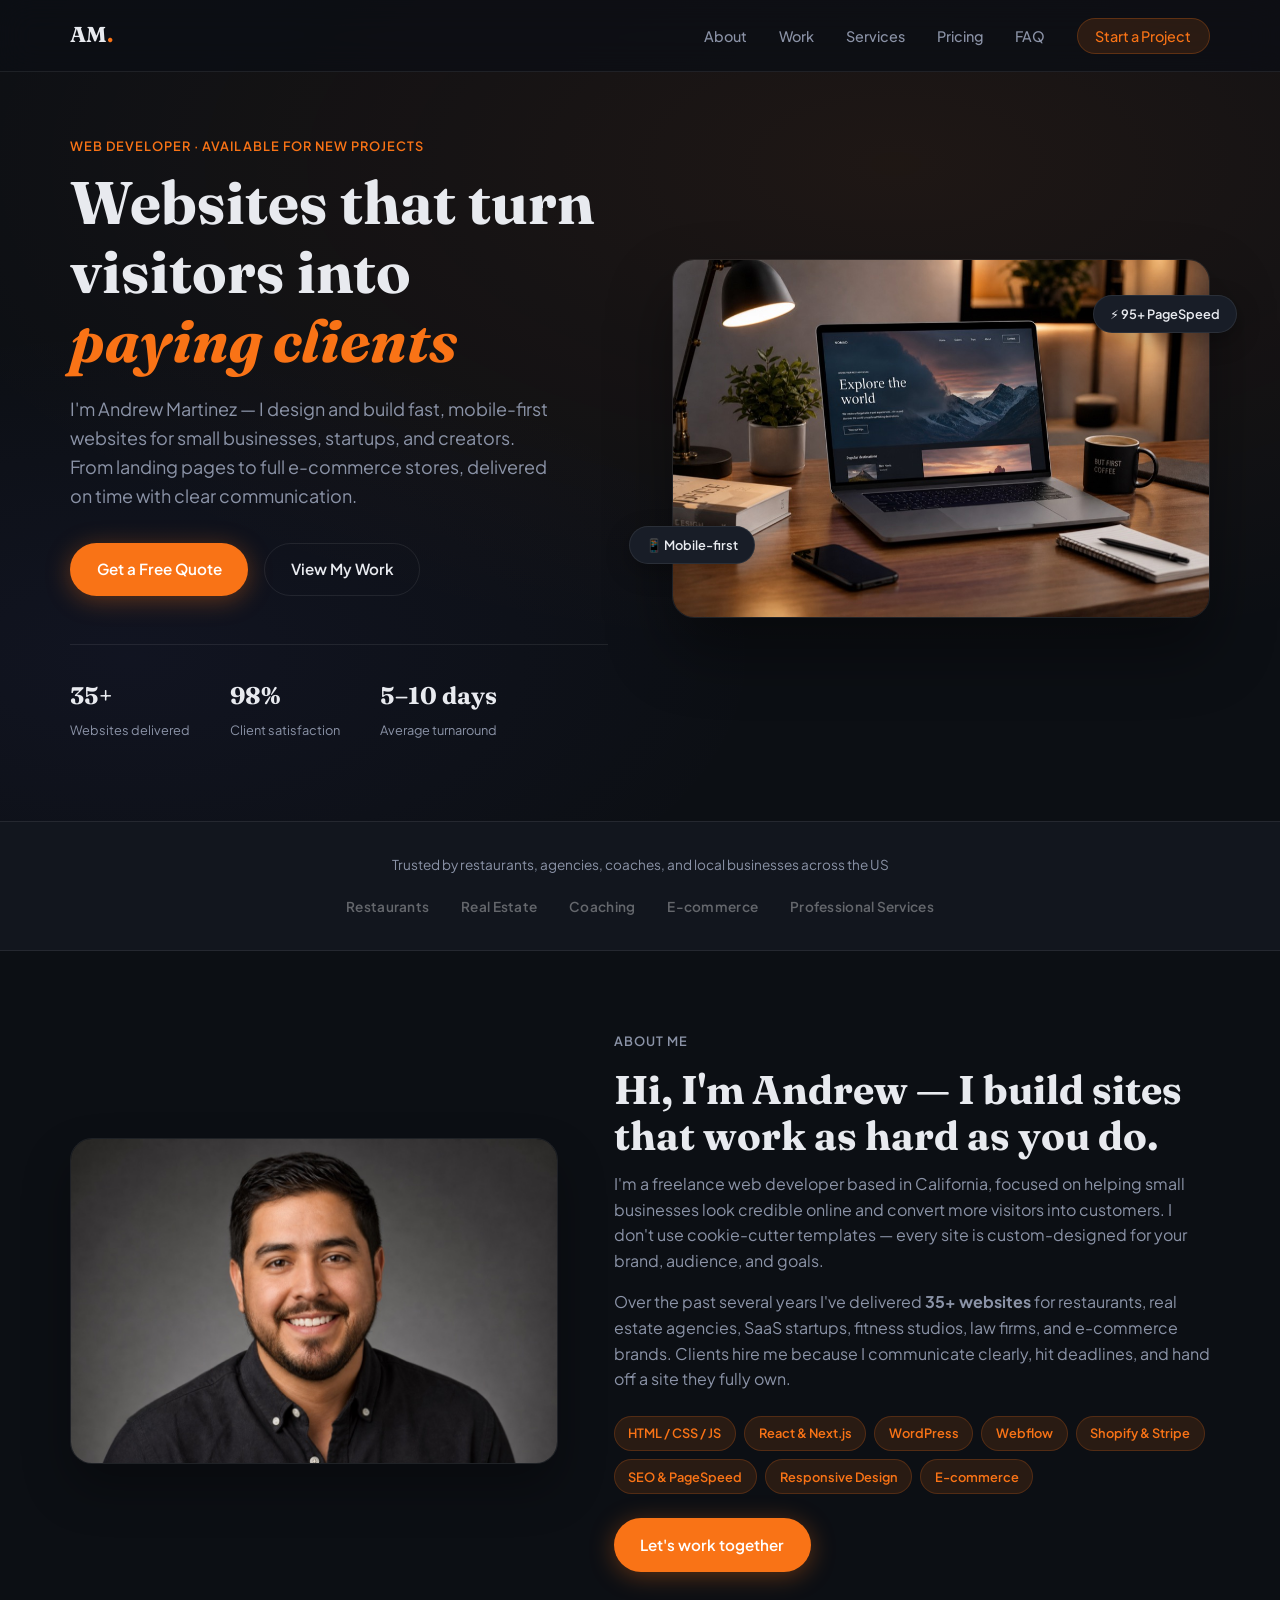
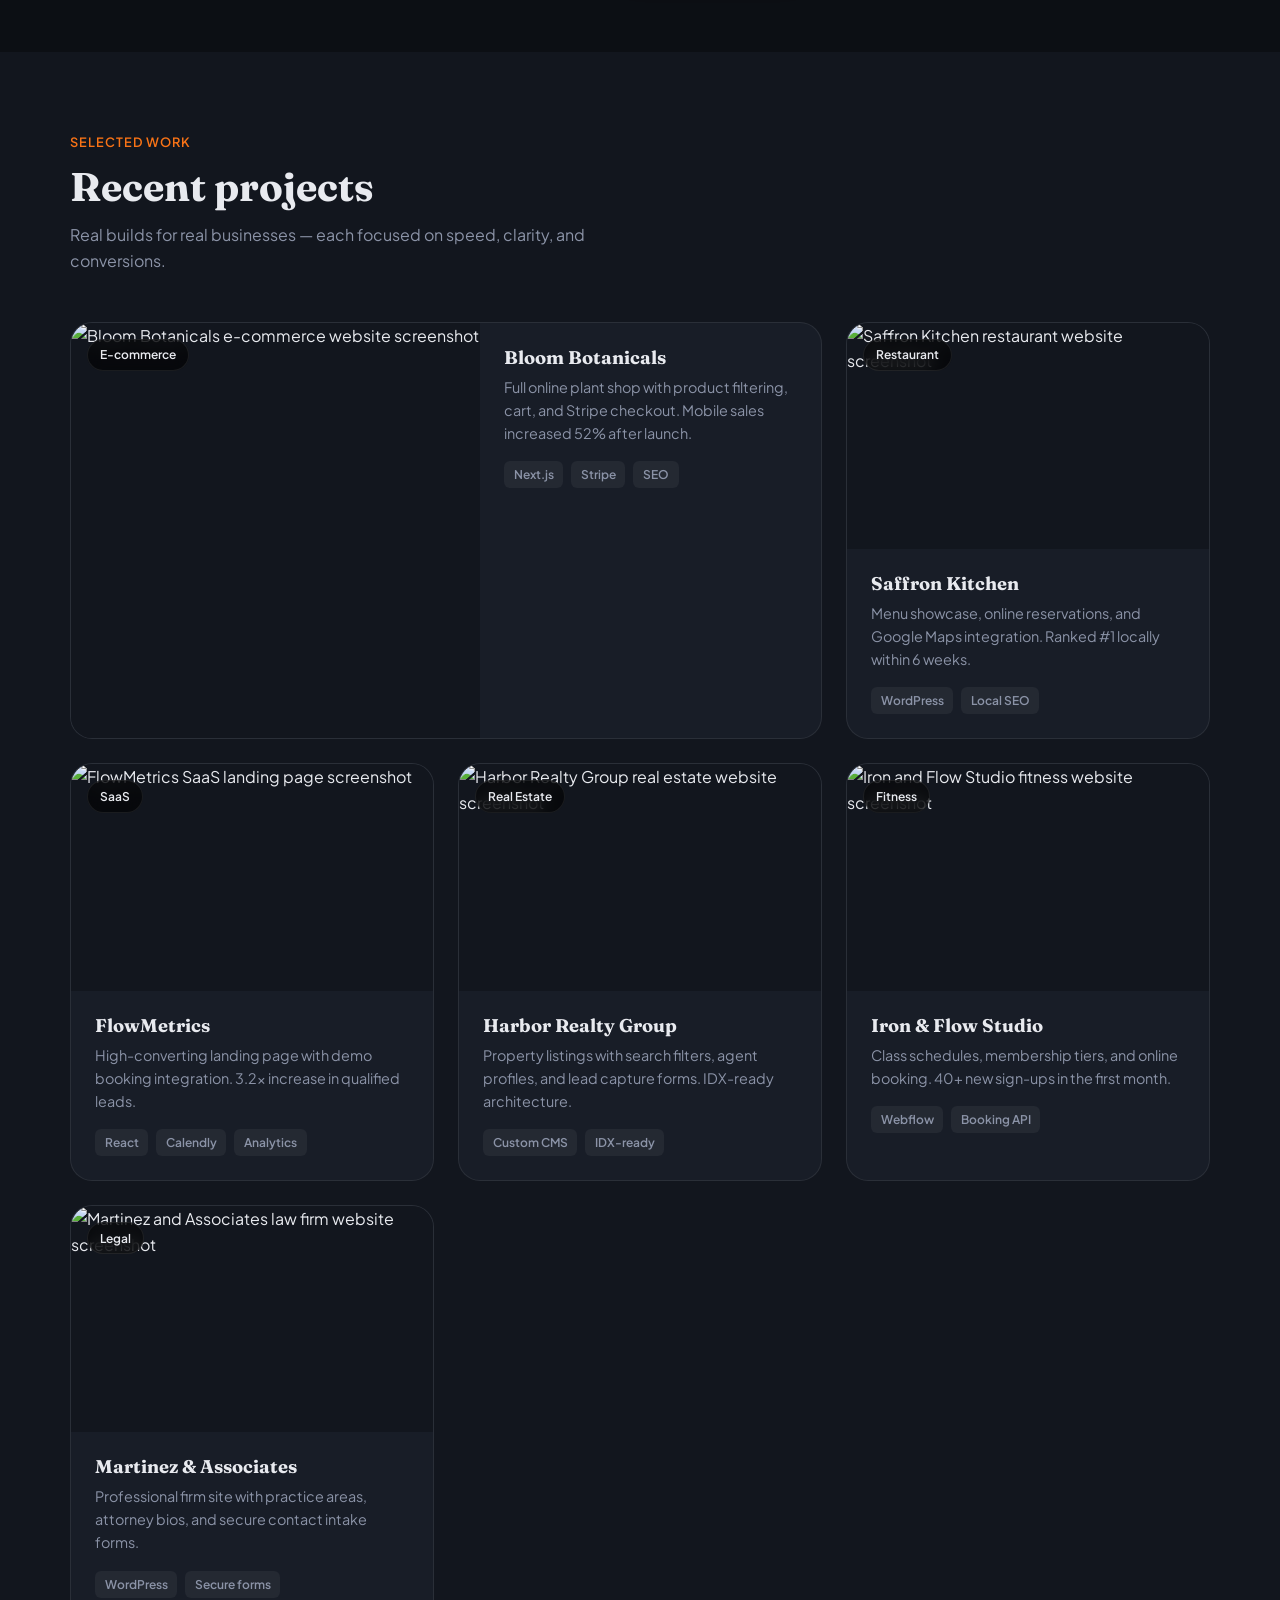
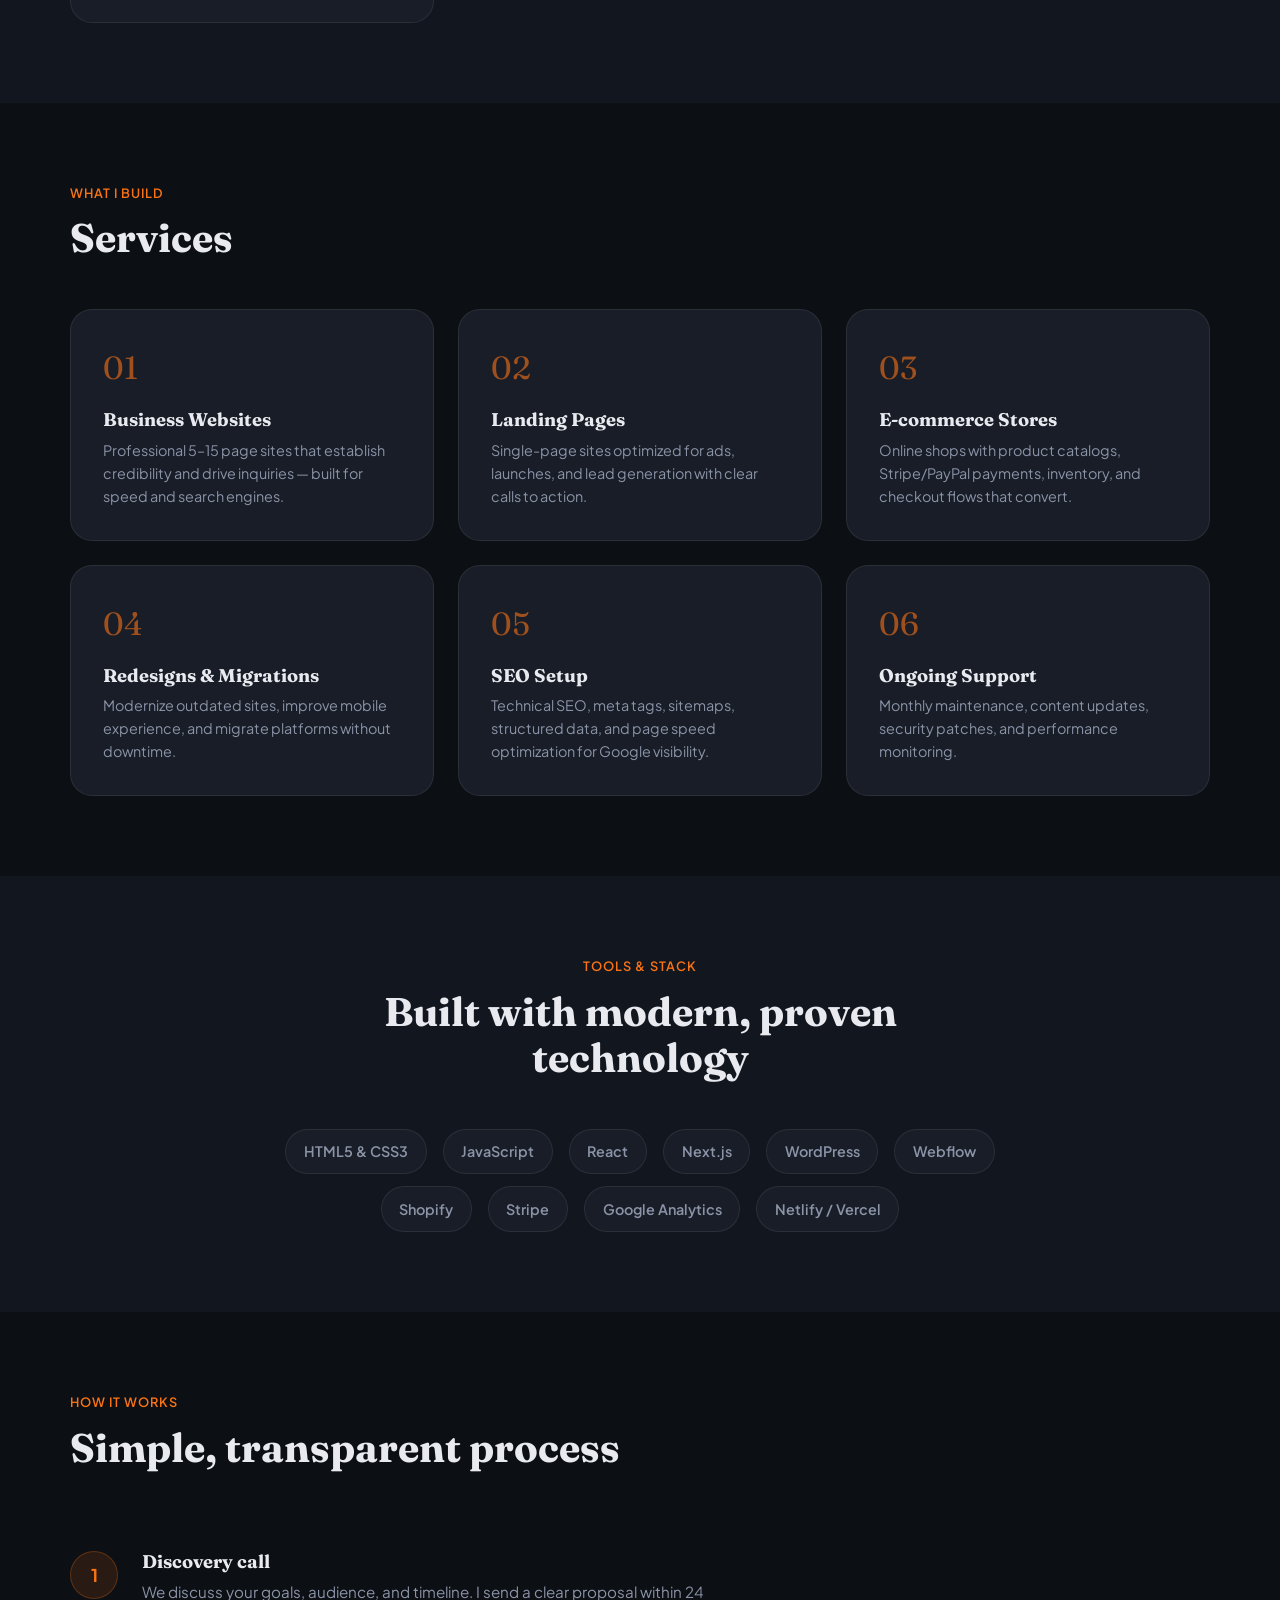
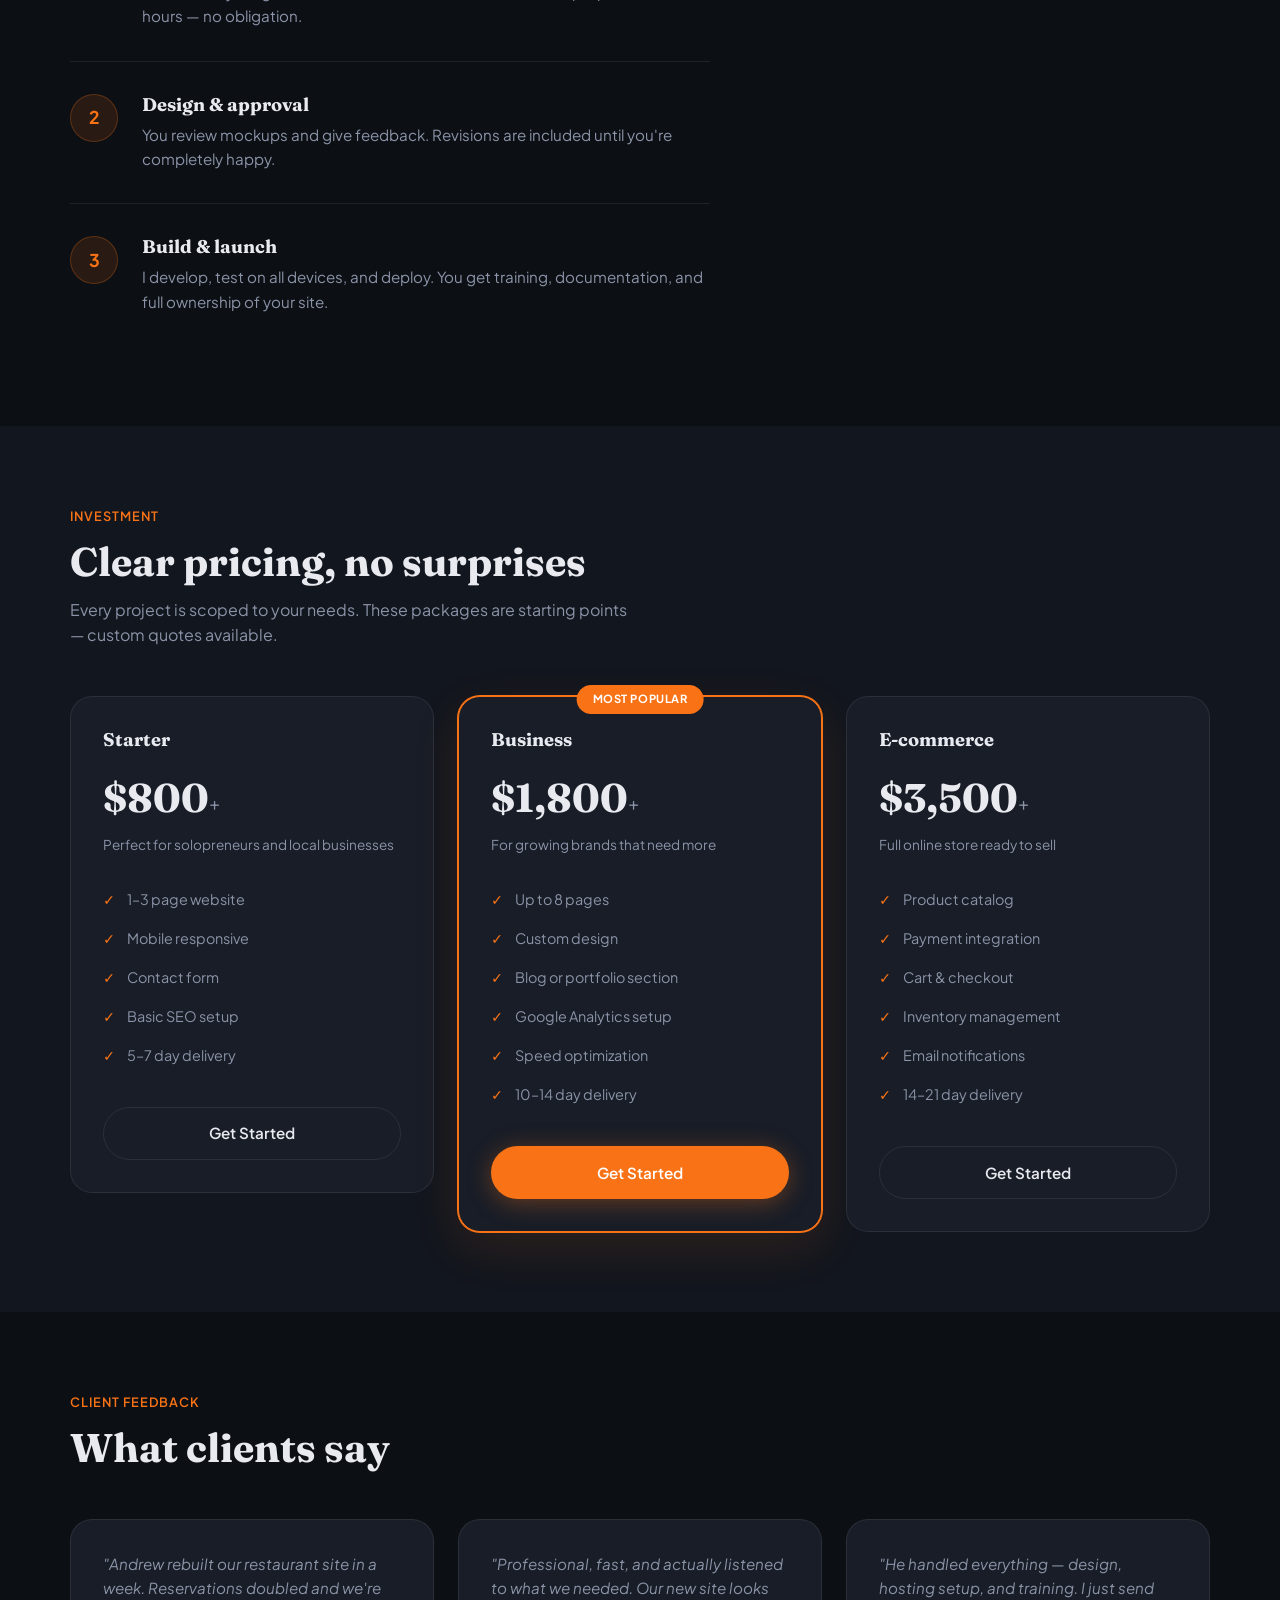
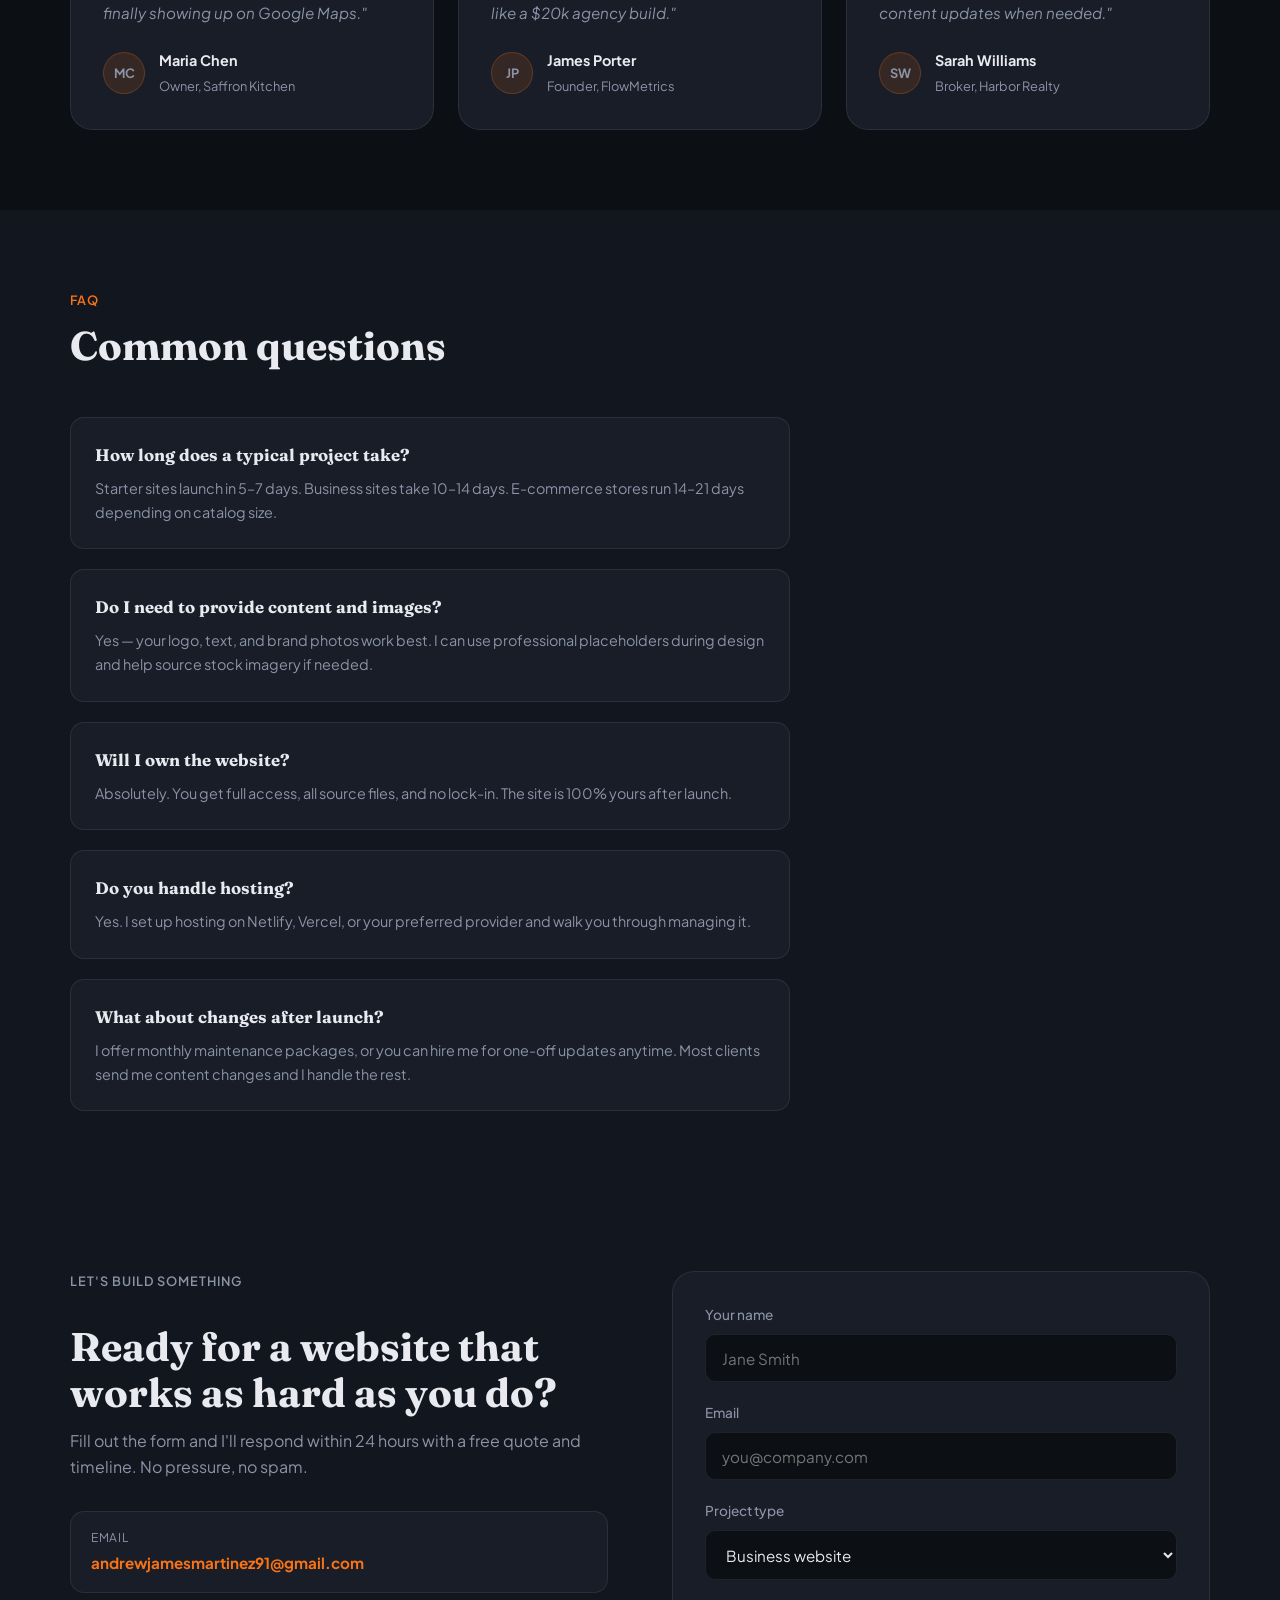
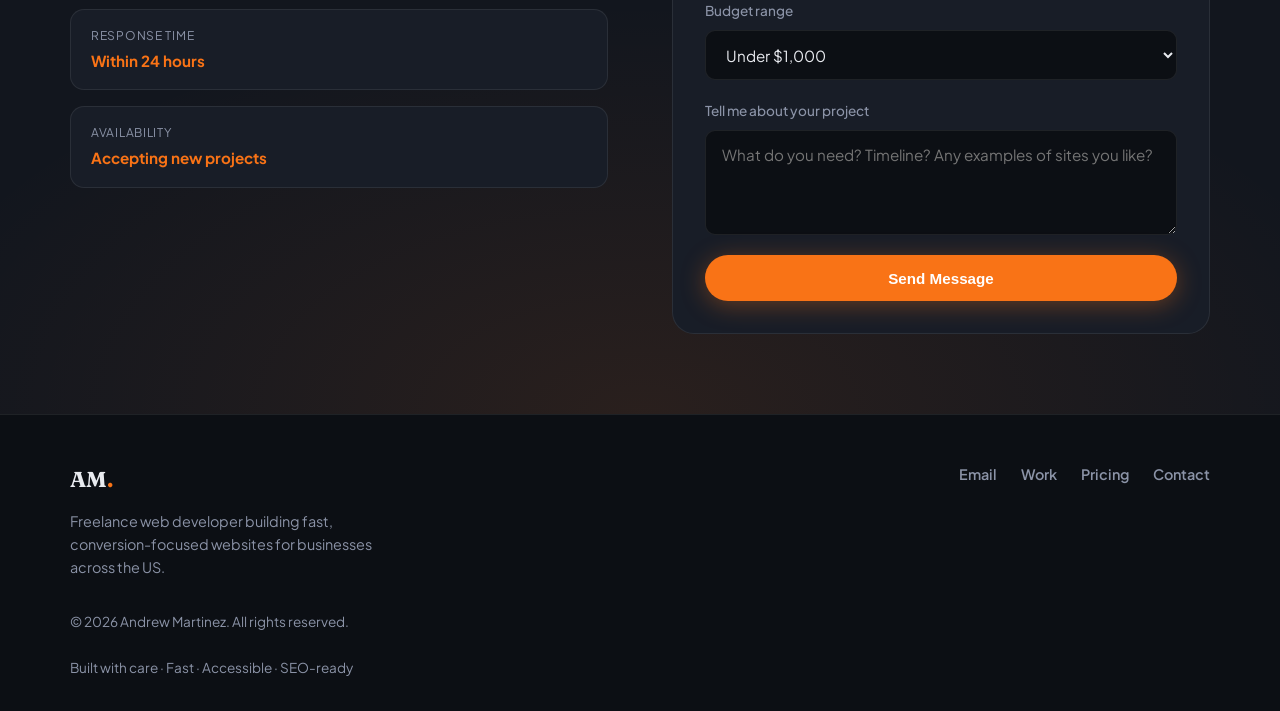
==== index.html @ dd1c95f3 "Complete portfolio with photos, about section, and working contact form. Adds project screenshots, h" ====
<!DOCTYPE html>
<html lang="en">
<head>
  <meta charset="UTF-8">
  <meta name="viewport" content="width=device-width, initial-scale=1.0">
  <meta name="description" content="Andrew Martinez — freelance web developer building fast, conversion-focused websites for small businesses, restaurants, real estate, and e-commerce. 35+ sites delivered. Free quotes within 24 hours.">
  <meta name="theme-color" content="#0c0f14">
  <meta name="author" content="Andrew Martinez">
  <link rel="icon" href="favicon.svg" type="image/svg+xml">
  <link rel="canonical" href="https://jimmythegod100.github.io/web-portfolio/">
  <meta property="og:type" content="website">
  <meta property="og:title" content="Andrew Martinez — Web Developer & Website Builder">
  <meta property="og:description" content="Fast, mobile-first websites that turn visitors into paying clients. Business sites, landing pages, and e-commerce — delivered in 5–14 days.">
  <meta property="og:url" content="https://jimmythegod100.github.io/web-portfolio/">
  <meta property="og:image" content="https://jimmythegod100.github.io/web-portfolio/images/og-image.png">
  <meta property="og:image:width" content="1200">
  <meta property="og:image:height" content="630">
  <meta property="og:locale" content="en_US">
  <meta name="twitter:card" content="summary_large_image">
  <meta name="twitter:title" content="Andrew Martinez — Web Developer">
  <meta name="twitter:description" content="Fast, conversion-focused websites for small businesses. Free quote within 24 hours.">
  <meta name="twitter:image" content="https://jimmythegod100.github.io/web-portfolio/images/og-image.png">
  <title>Andrew Martinez — Web Developer & Website Builder</title>
  <link rel="preconnect" href="https://fonts.googleapis.com">
  <link rel="preconnect" href="https://fonts.gstatic.com" crossorigin>
  <link href="https://fonts.googleapis.com/css2?family=Fraunces:opsz,wght@9..144,500;9..144,700&family=Plus+Jakarta+Sans:wght@400;500;600;700&display=swap" rel="stylesheet">
  <link rel="stylesheet" href="css/style.css">
  <script type="application/ld+json">
  {
    "@context": "https://schema.org",
    "@type": "ProfessionalService",
    "name": "Andrew Martinez Web Development",
    "url": "https://jimmythegod100.github.io/web-portfolio/",
    "image": "https://jimmythegod100.github.io/web-portfolio/images/og-image.png",
    "description": "Freelance web developer building fast, mobile-first business websites, landing pages, and e-commerce stores.",
    "email": "andrewjamesmartinez91@gmail.com",
    "areaServed": "US",
    "priceRange": "$800–$3500+",
    "founder": {
      "@type": "Person",
      "name": "Andrew Martinez",
      "jobTitle": "Web Developer",
      "email": "andrewjamesmartinez91@gmail.com"
    }
  }
  </script>
</head>
<body>
  <a class="skip-link" href="#main">Skip to content</a>

  <header class="site-header" id="top">
    <nav class="nav container" aria-label="Primary">
      <a href="#top" class="logo">AM<span class="logo-dot">.</span></a>
      <button class="nav-toggle" aria-label="Open menu" aria-expanded="false">
        <span></span><span></span>
      </button>
      <ul class="nav-links">
        <li><a href="#about">About</a></li>
        <li><a href="#work">Work</a></li>
        <li><a href="#services">Services</a></li>
        <li><a href="#pricing">Pricing</a></li>
        <li><a href="#faq">FAQ</a></li>
        <li><a href="#contact" class="nav-cta">Start a Project</a></li>
      </ul>
    </nav>
  </header>

  <main id="main">
    <section class="hero">
      <div class="container hero-grid">
        <div class="hero-content">
          <p class="eyebrow">Web Developer · Available for New Projects</p>
          <h1>Websites that turn visitors into <em>paying clients</em></h1>
          <p class="hero-lead">I'm Andrew Martinez — I design and build fast, mobile-first websites for small businesses, startups, and creators. From landing pages to full e-commerce stores, delivered on time with clear communication.</p>
          <div class="hero-actions">
            <a href="#contact" class="btn btn-primary">Get a Free Quote</a>
            <a href="#work" class="btn btn-ghost">View My Work</a>
          </div>
          <div class="hero-stats">
            <div class="stat">
              <strong>35+</strong>
              <span>Websites delivered</span>
            </div>
            <div class="stat">
              <strong>98%</strong>
              <span>Client satisfaction</span>
            </div>
            <div class="stat">
              <strong>5–10 days</strong>
              <span>Average turnaround</span>
            </div>
          </div>
        </div>
        <div class="hero-visual">
          <figure class="hero-photo">
            <img src="images/hero/workspace.jpg" alt="Andrew Martinez's web development workspace with laptop showing a website design" width="600" height="400" loading="eager">
          </figure>
          <div class="floating-badge badge-1">⚡ 95+ PageSpeed</div>
          <div class="floating-badge badge-2">📱 Mobile-first</div>
        </div>
      </div>
    </section>

    <section class="trust-bar">
      <div class="container">
        <p>Trusted by restaurants, agencies, coaches, and local businesses across the US</p>
        <div class="trust-logos">
          <span>Restaurants</span>
          <span>Real Estate</span>
          <span>Coaching</span>
          <span>E-commerce</span>
          <span>Professional Services</span>
        </div>
      </div>
    </section>

    <section class="section" id="about">
      <div class="container about-grid">
        <figure class="about-photo">
          <img src="images/about/andrew-martinez.jpg" alt="Andrew Martinez, freelance web developer" width="400" height="500" loading="lazy">
        </figure>
        <div class="about-content">
          <p class="eyebrow">About Me</p>
          <h2>Hi, I'm Andrew — I build sites that work as hard as you do.</h2>
          <p>I'm a freelance web developer based in California, focused on helping small businesses look credible online and convert more visitors into customers. I don't use cookie-cutter templates — every site is custom-designed for your brand, audience, and goals.</p>
          <p>Over the past several years I've delivered <strong>35+ websites</strong> for restaurants, real estate agencies, SaaS startups, fitness studios, law firms, and e-commerce brands. Clients hire me because I communicate clearly, hit deadlines, and hand off a site they fully own.</p>
          <ul class="skill-tags" aria-label="Skills">
            <li>HTML / CSS / JS</li>
            <li>React & Next.js</li>
            <li>WordPress</li>
            <li>Webflow</li>
            <li>Shopify & Stripe</li>
            <li>SEO & PageSpeed</li>
            <li>Responsive Design</li>
            <li>E-commerce</li>
          </ul>
          <a href="#contact" class="btn btn-primary">Let's work together</a>
        </div>
      </div>
    </section>

    <section class="section section-alt" id="work">
      <div class="container">
        <div class="section-header">
          <p class="eyebrow">Selected Work</p>
          <h2>Recent projects</h2>
          <p>Real builds for real businesses — each focused on speed, clarity, and conversions.</p>
        </div>
        <div class="project-grid">
          <article class="project-card featured">
            <div class="project-thumb">
              <img src="images/projects/bloom-botanicals.jpg" alt="Bloom Botanicals e-commerce website screenshot" width="800" height="500" loading="lazy">
              <span class="project-tag">E-commerce</span>
            </div>
            <div class="project-body">
              <h3>Bloom Botanicals</h3>
              <p>Full online plant shop with product filtering, cart, and Stripe checkout. Mobile sales increased 52% after launch.</p>
              <ul class="project-meta">
                <li>Next.js</li>
                <li>Stripe</li>
                <li>SEO</li>
              </ul>
            </div>
          </article>

          <article class="project-card">
            <div class="project-thumb">
              <img src="images/projects/saffron-kitchen.jpg" alt="Saffron Kitchen restaurant website screenshot" width="800" height="500" loading="lazy">
              <span class="project-tag">Restaurant</span>
            </div>
            <div class="project-body">
              <h3>Saffron Kitchen</h3>
              <p>Menu showcase, online reservations, and Google Maps integration. Ranked #1 locally within 6 weeks.</p>
              <ul class="project-meta">
                <li>WordPress</li>
                <li>Local SEO</li>
              </ul>
            </div>
          </article>

          <article class="project-card">
            <div class="project-thumb">
              <img src="images/projects/flowmetrics.jpg" alt="FlowMetrics SaaS landing page screenshot" width="800" height="500" loading="lazy">
              <span class="project-tag">SaaS</span>
            </div>
            <div class="project-body">
              <h3>FlowMetrics</h3>
              <p>High-converting landing page with demo booking integration. 3.2× increase in qualified leads.</p>
              <ul class="project-meta">
                <li>React</li>
                <li>Calendly</li>
                <li>Analytics</li>
              </ul>
            </div>
          </article>

          <article class="project-card">
            <div class="project-thumb">
              <img src="images/projects/harbor-realty.jpg" alt="Harbor Realty Group real estate website screenshot" width="800" height="500" loading="lazy">
              <span class="project-tag">Real Estate</span>
            </div>
            <div class="project-body">
              <h3>Harbor Realty Group</h3>
              <p>Property listings with search filters, agent profiles, and lead capture forms. IDX-ready architecture.</p>
              <ul class="project-meta">
                <li>Custom CMS</li>
                <li>IDX-ready</li>
              </ul>
            </div>
          </article>

          <article class="project-card">
            <div class="project-thumb">
              <img src="images/projects/iron-flow.jpg" alt="Iron and Flow Studio fitness website screenshot" width="800" height="500" loading="lazy">
              <span class="project-tag">Fitness</span>
            </div>
            <div class="project-body">
              <h3>Iron & Flow Studio</h3>
              <p>Class schedules, membership tiers, and online booking. 40+ new sign-ups in the first month.</p>
              <ul class="project-meta">
                <li>Webflow</li>
                <li>Booking API</li>
              </ul>
            </div>
          </article>

          <article class="project-card">
            <div class="project-thumb">
              <img src="images/projects/martinez-law.jpg" alt="Martinez and Associates law firm website screenshot" width="800" height="500" loading="lazy">
              <span class="project-tag">Legal</span>
            </div>
            <div class="project-body">
              <h3>Martinez & Associates</h3>
              <p>Professional firm site with practice areas, attorney bios, and secure contact intake forms.</p>
              <ul class="project-meta">
                <li>WordPress</li>
                <li>Secure forms</li>
              </ul>
            </div>
          </article>
        </div>
      </div>
    </section>

    <section class="section" id="services">
      <div class="container">
        <div class="section-header">
          <p class="eyebrow">What I Build</p>
          <h2>Services</h2>
        </div>
        <div class="services-grid">
          <div class="service-card">
            <div class="service-icon">01</div>
            <h3>Business Websites</h3>
            <p>Professional 5–15 page sites that establish credibility and drive inquiries — built for speed and search engines.</p>
          </div>
          <div class="service-card">
            <div class="service-icon">02</div>
            <h3>Landing Pages</h3>
            <p>Single-page sites optimized for ads, launches, and lead generation with clear calls to action.</p>
          </div>
          <div class="service-card">
            <div class="service-icon">03</div>
            <h3>E-commerce Stores</h3>
            <p>Online shops with product catalogs, Stripe/PayPal payments, inventory, and checkout flows that convert.</p>
          </div>
          <div class="service-card">
            <div class="service-icon">04</div>
            <h3>Redesigns & Migrations</h3>
            <p>Modernize outdated sites, improve mobile experience, and migrate platforms without downtime.</p>
          </div>
          <div class="service-card">
            <div class="service-icon">05</div>
            <h3>SEO Setup</h3>
            <p>Technical SEO, meta tags, sitemaps, structured data, and page speed optimization for Google visibility.</p>
          </div>
          <div class="service-card">
            <div class="service-icon">06</div>
            <h3>Ongoing Support</h3>
            <p>Monthly maintenance, content updates, security patches, and performance monitoring.</p>
          </div>
        </div>
      </div>
    </section>

    <section class="section section-alt tech-section">
      <div class="container">
        <div class="section-header center">
          <p class="eyebrow">Tools & Stack</p>
          <h2>Built with modern, proven technology</h2>
        </div>
        <ul class="tech-stack">
          <li>HTML5 & CSS3</li>
          <li>JavaScript</li>
          <li>React</li>
          <li>Next.js</li>
          <li>WordPress</li>
          <li>Webflow</li>
          <li>Shopify</li>
          <li>Stripe</li>
          <li>Google Analytics</li>
          <li>Netlify / Vercel</li>
        </ul>
      </div>
    </section>

    <section class="section" id="process">
      <div class="container">
        <div class="section-header">
          <p class="eyebrow">How It Works</p>
          <h2>Simple, transparent process</h2>
        </div>
        <ol class="process-steps">
          <li>
            <span class="step-num">1</span>
            <div>
              <h3>Discovery call</h3>
              <p>We discuss your goals, audience, and timeline. I send a clear proposal within 24 hours — no obligation.</p>
            </div>
          </li>
          <li>
            <span class="step-num">2</span>
            <div>
              <h3>Design & approval</h3>
              <p>You review mockups and give feedback. Revisions are included until you're completely happy.</p>
            </div>
          </li>
          <li>
            <span class="step-num">3</span>
            <div>
              <h3>Build & launch</h3>
              <p>I develop, test on all devices, and deploy. You get training, documentation, and full ownership of your site.</p>
            </div>
          </li>
        </ol>
      </div>
    </section>

    <section class="section section-alt" id="pricing">
      <div class="container">
        <div class="section-header">
          <p class="eyebrow">Investment</p>
          <h2>Clear pricing, no surprises</h2>
          <p>Every project is scoped to your needs. These packages are starting points — custom quotes available.</p>
        </div>
        <div class="pricing-grid">
          <div class="pricing-card">
            <h3>Starter</h3>
            <p class="price">$800<span>+</span></p>
            <p class="price-desc">Perfect for solopreneurs and local businesses</p>
            <ul>
              <li>1–3 page website</li>
              <li>Mobile responsive</li>
              <li>Contact form</li>
              <li>Basic SEO setup</li>
              <li>5–7 day delivery</li>
            </ul>
            <a href="#contact" class="btn btn-ghost btn-block">Get Started</a>
          </div>
          <div class="pricing-card popular">
            <span class="popular-badge">Most Popular</span>
            <h3>Business</h3>
            <p class="price">$1,800<span>+</span></p>
            <p class="price-desc">For growing brands that need more</p>
            <ul>
              <li>Up to 8 pages</li>
              <li>Custom design</li>
              <li>Blog or portfolio section</li>
              <li>Google Analytics setup</li>
              <li>Speed optimization</li>
              <li>10–14 day delivery</li>
            </ul>
            <a href="#contact" class="btn btn-primary btn-block">Get Started</a>
          </div>
          <div class="pricing-card">
            <h3>E-commerce</h3>
            <p class="price">$3,500<span>+</span></p>
            <p class="price-desc">Full online store ready to sell</p>
            <ul>
              <li>Product catalog</li>
              <li>Payment integration</li>
              <li>Cart & checkout</li>
              <li>Inventory management</li>
              <li>Email notifications</li>
              <li>14–21 day delivery</li>
            </ul>
            <a href="#contact" class="btn btn-ghost btn-block">Get Started</a>
          </div>
        </div>
      </div>
    </section>

    <section class="section testimonials">
      <div class="container">
        <div class="section-header">
          <p class="eyebrow">Client Feedback</p>
          <h2>What clients say</h2>
        </div>
        <div class="testimonial-grid">
          <blockquote>
            <p>"Andrew rebuilt our restaurant site in a week. Reservations doubled and we're finally showing up on Google Maps."</p>
            <footer>
              <span class="avatar" aria-hidden="true">MC</span>
              <div>
                <strong>Maria Chen</strong>
                <span>Owner, Saffron Kitchen</span>
              </div>
            </footer>
          </blockquote>
          <blockquote>
            <p>"Professional, fast, and actually listened to what we needed. Our new site looks like a $20k agency build."</p>
            <footer>
              <span class="avatar" aria-hidden="true">JP</span>
              <div>
                <strong>James Porter</strong>
                <span>Founder, FlowMetrics</span>
              </div>
            </footer>
          </blockquote>
          <blockquote>
            <p>"He handled everything — design, hosting setup, and training. I just send content updates when needed."</p>
            <footer>
              <span class="avatar" aria-hidden="true">SW</span>
              <div>
                <strong>Sarah Williams</strong>
                <span>Broker, Harbor Realty</span>
              </div>
            </footer>
          </blockquote>
        </div>
      </div>
    </section>

    <section class="section section-alt" id="faq">
      <div class="container">
        <div class="section-header">
          <p class="eyebrow">FAQ</p>
          <h2>Common questions</h2>
        </div>
        <dl class="faq-list">
          <div class="faq-item">
            <dt>How long does a typical project take?</dt>
            <dd>Starter sites launch in 5–7 days. Business sites take 10–14 days. E-commerce stores run 14–21 days depending on catalog size.</dd>
          </div>
          <div class="faq-item">
            <dt>Do I need to provide content and images?</dt>
            <dd>Yes — your logo, text, and brand photos work best. I can use professional placeholders during design and help source stock imagery if needed.</dd>
          </div>
          <div class="faq-item">
            <dt>Will I own the website?</dt>
            <dd>Absolutely. You get full access, all source files, and no lock-in. The site is 100% yours after launch.</dd>
          </div>
          <div class="faq-item">
            <dt>Do you handle hosting?</dt>
            <dd>Yes. I set up hosting on Netlify, Vercel, or your preferred provider and walk you through managing it.</dd>
          </div>
          <div class="faq-item">
            <dt>What about changes after launch?</dt>
            <dd>I offer monthly maintenance packages, or you can hire me for one-off updates anytime. Most clients send me content changes and I handle the rest.</dd>
          </div>
        </dl>
      </div>
    </section>

    <section class="section section-cta" id="contact">
      <div class="container cta-grid">
        <div class="cta-content">
          <p class="eyebrow">Let's Build Something</p>
          <h2>Ready for a website that works as hard as you do?</h2>
          <p>Fill out the form and I'll respond within 24 hours with a free quote and timeline. No pressure, no spam.</p>
          <div class="contact-links">
            <a href="mailto:andrewjamesmartinez91@gmail.com" class="contact-item">
              <span>Email</span>
              <strong>andrewjamesmartinez91@gmail.com</strong>
            </a>
            <div class="contact-item">
              <span>Response time</span>
              <strong>Within 24 hours</strong>
            </div>
            <div class="contact-item">
              <span>Availability</span>
              <strong>Accepting new projects</strong>
            </div>
          </div>
        </div>
        <form class="contact-form" action="https://formsubmit.co/andrewjamesmartinez91@gmail.com" method="POST">
          <input type="hidden" name="_subject" value="New portfolio inquiry — Andrew Martinez">
          <input type="hidden" name="_captcha" value="false">
          <input type="hidden" name="_template" value="table">
          <input type="hidden" name="_next" value="https://jimmythegod100.github.io/web-portfolio/thanks.html">
          <input type="text" name="_honey" class="honey" tabindex="-1" autocomplete="off" aria-hidden="true">
          <label>
            Your name
            <input type="text" name="name" required placeholder="Jane Smith" autocomplete="name">
          </label>
          <label>
            Email
            <input type="email" name="email" required placeholder="you@company.com" autocomplete="email">
          </label>
          <label>
            Project type
            <select name="project">
              <option value="business">Business website</option>
              <option value="landing">Landing page</option>
              <option value="ecommerce">E-commerce store</option>
              <option value="redesign">Redesign / migration</option>
              <option value="other">Other</option>
            </select>
          </label>
          <label>
            Budget range
            <select name="budget">
              <option value="under-1k">Under $1,000</option>
              <option value="1k-2k">$1,000 – $2,000</option>
              <option value="2k-4k">$2,000 – $4,000</option>
              <option value="4k-plus">$4,000+</option>
            </select>
          </label>
          <label>
            Tell me about your project
            <textarea name="message" rows="4" required placeholder="What do you need? Timeline? Any examples of sites you like?"></textarea>
          </label>
          <button type="submit" class="btn btn-primary btn-block">Send Message</button>
        </form>
      </div>
    </section>
  </main>

  <footer class="site-footer">
    <div class="container footer-inner">
      <div class="footer-brand">
        <a href="#top" class="logo">AM<span class="logo-dot">.</span></a>
        <p>Freelance web developer building fast, conversion-focused websites for businesses across the US.</p>
      </div>
      <div class="footer-links">
        <a href="mailto:andrewjamesmartinez91@gmail.com">Email</a>
        <a href="#work">Work</a>
        <a href="#pricing">Pricing</a>
        <a href="#contact">Contact</a>
      </div>
      <p class="footer-copy">&copy; <span id="year">2026</span> Andrew Martinez. All rights reserved.</p>
      <p class="footer-note">Built with care · Fast · Accessible · SEO-ready</p>
    </div>
  </footer>

  <script src="js/main.js"></script>
</body>
</html>
---- css/style.css ----
/* ============================================
   Andrew Martinez — Web Portfolio
   ============================================ */

:root {
  --bg: #0c0f14;
  --bg-alt: #12161e;
  --bg-card: #181d27;
  --bg-card-hover: #1e2430;
  --text: #e8eaef;
  --text-muted: #8b93a7;
  --accent: #f97316;
  --accent-soft: rgba(249, 115, 22, 0.12);
  --accent-glow: rgba(249, 115, 22, 0.35);
  --border: rgba(255, 255, 255, 0.08);
  --radius: 14px;
  --radius-lg: 22px;
  --font: 'Plus Jakarta Sans', system-ui, sans-serif;
  --font-display: 'Fraunces', Georgia, serif;
  --container: 1140px;
  --header-h: 72px;
}

*, *::before, *::after {
  box-sizing: border-box;
  margin: 0;
  padding: 0;
}

html {
  scroll-behavior: smooth;
  scroll-padding-top: var(--header-h);
}

body {
  font-family: var(--font);
  background: var(--bg);
  color: var(--text);
  line-height: 1.6;
  -webkit-font-smoothing: antialiased;
}

img { max-width: 100%; display: block; }

a {
  color: inherit;
  text-decoration: none;
}

ul { list-style: none; }

.container {
  width: min(var(--container), 100% - 2.5rem);
  margin-inline: auto;
}

/* ---- Typography ---- */

.eyebrow {
  font-size: 0.8rem;
  font-weight: 600;
  letter-spacing: 0.08em;
  text-transform: uppercase;
  color: var(--accent);
  margin-bottom: 0.75rem;
}

h1, h2, h3 {
  font-family: var(--font-display);
  font-weight: 700;
  line-height: 1.15;
}

h1 {
  font-size: clamp(2.4rem, 5vw, 3.75rem);
  margin-bottom: 1.25rem;
}

h1 em {
  font-style: italic;
  color: var(--accent);
}

h2 {
  font-size: clamp(1.75rem, 3.5vw, 2.5rem);
  margin-bottom: 0.75rem;
}

h3 {
  font-size: 1.15rem;
  margin-bottom: 0.5rem;
}

.section-header {
  max-width: 560px;
  margin-bottom: 3rem;
}

.section-header p:last-child {
  color: var(--text-muted);
  margin-top: 0.5rem;
}

/* ---- Buttons ---- */

.btn {
  display: inline-flex;
  align-items: center;
  justify-content: center;
  gap: 0.5rem;
  padding: 0.85rem 1.6rem;
  border-radius: 999px;
  font-weight: 600;
  font-size: 0.95rem;
  border: 1px solid transparent;
  cursor: pointer;
  transition: transform 0.2s, background 0.2s, border-color 0.2s, box-shadow 0.2s;
}

.btn:hover {
  transform: translateY(-2px);
}

.btn-primary {
  background: var(--accent);
  color: #fff;
  box-shadow: 0 4px 24px var(--accent-glow);
}

.btn-primary:hover {
  background: #ea580c;
}

.btn-ghost {
  background: transparent;
  border-color: var(--border);
  color: var(--text);
}

.btn-ghost:hover {
  border-color: var(--text-muted);
  background: rgba(255, 255, 255, 0.04);
}

.btn-block {
  width: 100%;
}

/* ---- Header ---- */

.site-header {
  position: fixed;
  top: 0;
  left: 0;
  right: 0;
  z-index: 100;
  height: var(--header-h);
  background: rgba(12, 15, 20, 0.85);
  backdrop-filter: blur(16px);
  border-bottom: 1px solid var(--border);
}

.nav {
  display: flex;
  align-items: center;
  justify-content: space-between;
  height: 100%;
}

.logo {
  font-family: var(--font-display);
  font-size: 1.35rem;
  font-weight: 700;
}

.logo-dot {
  color: var(--accent);
}

.nav-links {
  display: flex;
  align-items: center;
  gap: 2rem;
}

.nav-links a {
  font-size: 0.9rem;
  font-weight: 500;
  color: var(--text-muted);
  transition: color 0.2s;
}

.nav-links a:hover {
  color: var(--text);
}

.nav-cta {
  background: var(--accent-soft);
  color: var(--accent) !important;
  padding: 0.5rem 1.1rem;
  border-radius: 999px;
  border: 1px solid rgba(249, 115, 22, 0.25);
}

.nav-cta:hover {
  background: rgba(249, 115, 22, 0.2);
}

.nav-toggle {
  display: none;
  flex-direction: column;
  gap: 6px;
  background: none;
  border: none;
  cursor: pointer;
  padding: 4px;
}

.nav-toggle span {
  display: block;
  width: 24px;
  height: 2px;
  background: var(--text);
  border-radius: 2px;
  transition: transform 0.3s, opacity 0.3s;
}

/* ---- Hero ---- */

.hero {
  padding: calc(var(--header-h) + 4rem) 0 5rem;
  background:
    radial-gradient(ellipse 80% 60% at 70% 20%, rgba(249, 115, 22, 0.08), transparent),
    radial-gradient(ellipse 50% 40% at 10% 80%, rgba(99, 102, 241, 0.06), transparent);
}

.hero-grid {
  display: grid;
  grid-template-columns: 1fr 1fr;
  gap: 4rem;
  align-items: center;
}

.hero-lead {
  font-size: 1.125rem;
  color: var(--text-muted);
  max-width: 480px;
  margin-bottom: 2rem;
}

.hero-actions {
  display: flex;
  flex-wrap: wrap;
  gap: 1rem;
  margin-bottom: 3rem;
}

.hero-stats {
  display: flex;
  gap: 2.5rem;
  padding-top: 2rem;
  border-top: 1px solid var(--border);
}

.stat strong {
  display: block;
  font-size: 1.5rem;
  font-family: var(--font-display);
  color: var(--text);
}

.stat span {
  font-size: 0.8rem;
  color: var(--text-muted);
}

.hero-visual {
  position: relative;
}

.hero-photo {
  margin: 0;
  border-radius: var(--radius-lg);
  overflow: hidden;
  border: 1px solid var(--border);
  box-shadow: 0 32px 64px rgba(0, 0, 0, 0.4);
}

.hero-photo img {
  width: 100%;
  height: auto;
  display: block;
}

.browser-mock {
  background: var(--bg-card);
  border-radius: var(--radius-lg);
  border: 1px solid var(--border);
  overflow: hidden;
  box-shadow: 0 32px 64px rgba(0, 0, 0, 0.4);
}

.browser-bar {
  display: flex;
  gap: 6px;
  padding: 12px 16px;
  background: rgba(0, 0, 0, 0.3);
  border-bottom: 1px solid var(--border);
}

.browser-bar span {
  width: 10px;
  height: 10px;
  border-radius: 50%;
  background: rgba(255, 255, 255, 0.15);
}

.browser-bar span:first-child { background: #ff5f57; }
.browser-bar span:nth-child(2) { background: #febc2e; }
.browser-bar span:nth-child(3) { background: #28c840; }

.browser-screen {
  padding: 1.5rem;
  display: flex;
  flex-direction: column;
  gap: 1rem;
}

.mock-nav {
  height: 12px;
  width: 40%;
  background: rgba(255, 255, 255, 0.1);
  border-radius: 4px;
}

.mock-hero-block {
  height: 80px;
  background: linear-gradient(135deg, var(--accent-soft), rgba(99, 102, 241, 0.1));
  border-radius: 8px;
  border: 1px solid var(--border);
}

.mock-cards {
  display: grid;
  grid-template-columns: repeat(3, 1fr);
  gap: 0.75rem;
}

.mock-cards div {
  height: 60px;
  background: rgba(255, 255, 255, 0.04);
  border-radius: 8px;
  border: 1px solid var(--border);
}

.floating-badge {
  position: absolute;
  background: var(--bg-card);
  border: 1px solid var(--border);
  padding: 0.5rem 1rem;
  border-radius: 999px;
  font-size: 0.8rem;
  font-weight: 600;
  box-shadow: 0 8px 24px rgba(0, 0, 0, 0.3);
  animation: float 4s ease-in-out infinite;
}

.badge-1 { top: 10%; right: -5%; animation-delay: 0s; }
.badge-2 { bottom: 15%; left: -8%; animation-delay: 1.5s; }

@keyframes float {
  0%, 100% { transform: translateY(0); }
  50% { transform: translateY(-8px); }
}

/* ---- Trust bar ---- */

.trust-bar {
  padding: 2rem 0;
  border-block: 1px solid var(--border);
  background: var(--bg-alt);
}

.trust-bar p {
  text-align: center;
  font-size: 0.85rem;
  color: var(--text-muted);
  margin-bottom: 1.25rem;
}

.trust-logos {
  display: flex;
  flex-wrap: wrap;
  justify-content: center;
  gap: 1rem 2rem;
}

.trust-logos span {
  font-size: 0.85rem;
  font-weight: 600;
  color: rgba(255, 255, 255, 0.35);
  letter-spacing: 0.02em;
}

/* ---- Sections ---- */

.section {
  padding: 5rem 0;
}

.section-alt {
  background: var(--bg-alt);
}

/* ---- Projects ---- */

.project-grid {
  display: grid;
  grid-template-columns: repeat(3, 1fr);
  gap: 1.5rem;
}

.project-card {
  background: var(--bg-card);
  border: 1px solid var(--border);
  border-radius: var(--radius-lg);
  overflow: hidden;
  transition: transform 0.25s, border-color 0.25s, box-shadow 0.25s;
}

.project-card:hover {
  transform: translateY(-4px);
  border-color: rgba(249, 115, 22, 0.3);
  box-shadow: 0 16px 40px rgba(0, 0, 0, 0.25);
}

.project-card.featured {
  grid-column: span 2;
  display: grid;
  grid-template-columns: 1.2fr 1fr;
}

.project-thumb {
  aspect-ratio: 16 / 10;
  position: relative;
  background: var(--bg-alt);
  overflow: hidden;
}

.project-thumb img {
  width: 100%;
  height: 100%;
  object-fit: cover;
  transition: transform 0.4s ease;
}

.project-card:hover .project-thumb img {
  transform: scale(1.04);
}

.project-card.featured .project-thumb {
  aspect-ratio: auto;
  min-height: 240px;
}

.project-tag {
  position: absolute;
  top: 1rem;
  left: 1rem;
  background: rgba(0, 0, 0, 0.6);
  backdrop-filter: blur(8px);
  padding: 0.35rem 0.75rem;
  border-radius: 999px;
  font-size: 0.75rem;
  font-weight: 600;
  border: 1px solid var(--border);
}

.project-body {
  padding: 1.5rem;
}

.project-body p {
  font-size: 0.9rem;
  color: var(--text-muted);
  margin-bottom: 1rem;
}

.project-meta {
  display: flex;
  flex-wrap: wrap;
  gap: 0.5rem;
}

.project-meta li {
  font-size: 0.75rem;
  font-weight: 600;
  padding: 0.25rem 0.6rem;
  background: rgba(255, 255, 255, 0.05);
  border-radius: 6px;
  color: var(--text-muted);
}

/* ---- Services ---- */

.services-grid {
  display: grid;
  grid-template-columns: repeat(3, 1fr);
  gap: 1.5rem;
}

.service-card {
  padding: 2rem;
  background: var(--bg-card);
  border: 1px solid var(--border);
  border-radius: var(--radius-lg);
  transition: background 0.2s, border-color 0.2s;
}

.service-card:hover {
  background: var(--bg-card-hover);
  border-color: rgba(249, 115, 22, 0.2);
}

.service-icon {
  font-family: var(--font-display);
  font-size: 2rem;
  color: var(--accent);
  opacity: 0.6;
  margin-bottom: 1rem;
}

.service-card p {
  font-size: 0.9rem;
  color: var(--text-muted);
}

/* ---- Process ---- */

.process-steps {
  display: grid;
  gap: 0;
  max-width: 640px;
}

.process-steps li {
  display: flex;
  gap: 1.5rem;
  padding: 2rem 0;
  border-bottom: 1px solid var(--border);
}

.process-steps li:last-child {
  border-bottom: none;
}

.step-num {
  flex-shrink: 0;
  width: 48px;
  height: 48px;
  display: flex;
  align-items: center;
  justify-content: center;
  background: var(--accent-soft);
  color: var(--accent);
  font-weight: 700;
  font-size: 1.1rem;
  border-radius: 50%;
  border: 1px solid rgba(249, 115, 22, 0.25);
}

.process-steps p {
  color: var(--text-muted);
  font-size: 0.95rem;
}

/* ---- Pricing ---- */

.pricing-grid {
  display: grid;
  grid-template-columns: repeat(3, 1fr);
  gap: 1.5rem;
  align-items: start;
}

.pricing-card {
  position: relative;
  padding: 2rem;
  background: var(--bg-card);
  border: 1px solid var(--border);
  border-radius: var(--radius-lg);
}

.pricing-card.popular {
  border-color: var(--accent);
  box-shadow: 0 0 0 1px var(--accent), 0 16px 48px rgba(249, 115, 22, 0.12);
}

.popular-badge {
  position: absolute;
  top: -12px;
  left: 50%;
  transform: translateX(-50%);
  background: var(--accent);
  color: #fff;
  font-size: 0.7rem;
  font-weight: 700;
  letter-spacing: 0.05em;
  text-transform: uppercase;
  padding: 0.35rem 1rem;
  border-radius: 999px;
}

.price {
  font-family: var(--font-display);
  font-size: 2.5rem;
  font-weight: 700;
  margin: 1rem 0 0.25rem;
}

.price span {
  font-size: 1.25rem;
  color: var(--text-muted);
}

.price-desc {
  font-size: 0.85rem;
  color: var(--text-muted);
  margin-bottom: 1.5rem;
}

.pricing-card ul {
  margin-bottom: 2rem;
}

.pricing-card li {
  font-size: 0.9rem;
  color: var(--text-muted);
  padding: 0.5rem 0;
  padding-left: 1.5rem;
  position: relative;
}

.pricing-card li::before {
  content: '✓';
  position: absolute;
  left: 0;
  color: var(--accent);
  font-weight: 700;
}

/* ---- Testimonials ---- */

.testimonial-grid {
  display: grid;
  grid-template-columns: repeat(3, 1fr);
  gap: 1.5rem;
}

.testimonial-grid blockquote {
  padding: 2rem;
  background: var(--bg-card);
  border: 1px solid var(--border);
  border-radius: var(--radius-lg);
}

.testimonial-grid p {
  font-size: 0.95rem;
  color: var(--text-muted);
  margin-bottom: 1.5rem;
  font-style: italic;
}

.testimonial-grid footer strong {
  display: block;
  font-size: 0.9rem;
}

.testimonial-grid footer span {
  font-size: 0.8rem;
  color: var(--text-muted);
}

/* ---- Contact ---- */

.section-cta {
  background:
    radial-gradient(ellipse 60% 50% at 50% 100%, rgba(249, 115, 22, 0.1), transparent),
    var(--bg-alt);
}

.cta-grid {
  display: grid;
  grid-template-columns: 1fr 1fr;
  gap: 4rem;
  align-items: start;
}

.cta-content p {
  color: var(--text-muted);
  margin-bottom: 2rem;
}

.contact-links {
  display: flex;
  flex-direction: column;
  gap: 1rem;
}

.contact-item {
  display: flex;
  flex-direction: column;
  gap: 0.25rem;
  padding: 1rem 1.25rem;
  background: var(--bg-card);
  border: 1px solid var(--border);
  border-radius: var(--radius);
  transition: border-color 0.2s;
}

.contact-item:hover {
  border-color: var(--accent);
}

.contact-item span {
  font-size: 0.75rem;
  text-transform: uppercase;
  letter-spacing: 0.06em;
  color: var(--text-muted);
}

.contact-item strong {
  font-size: 0.95rem;
  color: var(--accent);
}

.contact-form {
  display: flex;
  flex-direction: column;
  gap: 1.25rem;
  padding: 2rem;
  background: var(--bg-card);
  border: 1px solid var(--border);
  border-radius: var(--radius-lg);
}

.contact-form label {
  display: flex;
  flex-direction: column;
  gap: 0.5rem;
  font-size: 0.85rem;
  font-weight: 500;
  color: var(--text-muted);
}

.contact-form input,
.contact-form select,
.contact-form textarea {
  font-family: var(--font);
  font-size: 0.95rem;
  padding: 0.85rem 1rem;
  background: var(--bg);
  border: 1px solid var(--border);
  border-radius: 10px;
  color: var(--text);
  transition: border-color 0.2s;
}

.contact-form input:focus,
.contact-form select:focus,
.contact-form textarea:focus {
  outline: none;
  border-color: var(--accent);
}

.contact-form textarea {
  resize: vertical;
  min-height: 100px;
}

/* ---- About ---- */

.about-grid {
  display: grid;
  grid-template-columns: 0.9fr 1.1fr;
  gap: 3.5rem;
  align-items: center;
}

.about-photo {
  margin: 0;
  border-radius: var(--radius-lg);
  overflow: hidden;
  border: 1px solid var(--border);
  box-shadow: 0 24px 48px rgba(0, 0, 0, 0.3);
}

.about-photo img {
  width: 100%;
  height: auto;
  display: block;
}

.about-content p {
  color: var(--text-muted);
  margin-bottom: 1rem;
}

.about-content .btn {
  margin-top: 1.5rem;
}

.skill-tags {
  display: flex;
  flex-wrap: wrap;
  gap: 0.5rem;
  margin-top: 1.5rem;
}

.skill-tags li {
  font-size: 0.8rem;
  font-weight: 600;
  padding: 0.4rem 0.85rem;
  background: var(--accent-soft);
  color: var(--accent);
  border-radius: 999px;
  border: 1px solid rgba(249, 115, 22, 0.2);
}

/* ---- Tech stack ---- */

.section-header.center {
  text-align: center;
  margin-inline: auto;
}

.tech-stack {
  display: flex;
  flex-wrap: wrap;
  justify-content: center;
  gap: 0.75rem 1rem;
  max-width: 800px;
  margin-inline: auto;
}

.tech-stack li {
  font-size: 0.9rem;
  font-weight: 600;
  padding: 0.65rem 1.1rem;
  background: var(--bg-card);
  border: 1px solid var(--border);
  border-radius: 999px;
  color: var(--text-muted);
}

/* ---- FAQ ---- */

.faq-list {
  display: grid;
  gap: 1.25rem;
  max-width: 720px;
}

.faq-item {
  padding: 1.5rem;
  background: var(--bg-card);
  border: 1px solid var(--border);
  border-radius: var(--radius);
}

.faq-item dt {
  font-family: var(--font-display);
  font-weight: 700;
  font-size: 1.05rem;
  margin-bottom: 0.5rem;
}

.faq-item dd {
  font-size: 0.9rem;
  color: var(--text-muted);
  line-height: 1.65;
}

/* ---- Testimonial avatars ---- */

.testimonial-grid blockquote footer {
  display: flex;
  align-items: center;
  gap: 0.85rem;
}

.avatar {
  flex-shrink: 0;
  width: 42px;
  height: 42px;
  border-radius: 50%;
  background: var(--accent-soft);
  color: var(--accent);
  font-size: 0.75rem;
  font-weight: 700;
  display: grid;
  place-items: center;
  border: 1px solid rgba(249, 115, 22, 0.25);
}

/* ---- Skip link & honeypot ---- */

.skip-link {
  position: absolute;
  top: -100%;
  left: 1rem;
  z-index: 200;
  background: var(--accent);
  color: #0c0f14;
  padding: 0.5rem 1rem;
  border-radius: 8px;
  font-weight: 700;
}

.skip-link:focus {
  top: 1rem;
}

.honey {
  position: absolute;
  left: -9999px;
  opacity: 0;
  height: 0;
  width: 0;
}

.contact-form button:disabled {
  opacity: 0.7;
  cursor: wait;
}

/* ---- Footer ---- */

.site-footer {
  padding: 3rem 0 2rem;
  border-top: 1px solid var(--border);
}

.footer-inner {
  display: grid;
  grid-template-columns: 1.5fr 1fr;
  gap: 2rem 1rem;
}

.footer-brand p {
  font-size: 0.9rem;
  color: var(--text-muted);
  margin-top: 0.75rem;
  max-width: 320px;
}

.footer-links {
  display: flex;
  flex-wrap: wrap;
  gap: 1rem 1.5rem;
  align-content: start;
  justify-content: flex-end;
}

.footer-links a {
  font-size: 0.9rem;
  font-weight: 600;
  color: var(--text-muted);
  transition: color 0.2s;
}

.footer-links a:hover {
  color: var(--accent);
}

.footer-copy,
.footer-note {
  grid-column: 1 / -1;
  font-size: 0.85rem;
  color: var(--text-muted);
}

.footer-note {
  margin-top: -0.5rem;
}

/* ---- Responsive ---- */

@media (max-width: 960px) {
  .hero-grid,
  .cta-grid {
    grid-template-columns: 1fr;
    gap: 3rem;
  }

  .hero-visual {
    order: -1;
    max-width: 480px;
    margin-inline: auto;
  }

  .about-grid {
    grid-template-columns: 1fr;
    gap: 2rem;
  }

  .about-photo {
    max-width: 360px;
    margin-inline: auto;
  }

  .project-grid,
  .services-grid,
  .pricing-grid,
  .testimonial-grid {
    grid-template-columns: 1fr 1fr;
  }

  .project-card.featured {
    grid-column: span 2;
    grid-template-columns: 1fr;
  }
}

@media (max-width: 640px) {
  .nav-toggle {
    display: flex;
  }

  .nav-links {
    position: fixed;
    top: var(--header-h);
    left: 0;
    right: 0;
    flex-direction: column;
    background: var(--bg);
    border-bottom: 1px solid var(--border);
    padding: 1.5rem;
    gap: 1rem;
    transform: translateY(-120%);
    opacity: 0;
    pointer-events: none;
    transition: transform 0.3s, opacity 0.3s;
  }

  .nav-links.open {
    transform: translateY(0);
    opacity: 1;
    pointer-events: auto;
  }

  .nav-toggle.open span:first-child {
    transform: rotate(45deg) translate(5px, 6px);
  }

  .nav-toggle.open span:last-child {
    transform: rotate(-45deg) translate(5px, -6px);
  }

  .nav-toggle.open span:nth-child(2) {
    opacity: 0;
  }

  .hero-stats {
    flex-direction: column;
    gap: 1.5rem;
  }

  .project-grid,
  .services-grid,
  .pricing-grid,
  .testimonial-grid {
    grid-template-columns: 1fr;
  }

  .project-card.featured {
    grid-column: span 1;
  }

  .floating-badge {
    display: none;
  }

  .footer-inner {
    grid-template-columns: 1fr;
    text-align: center;
  }

  .footer-brand p {
    margin-inline: auto;
  }

  .footer-links {
    justify-content: center;
  }
}
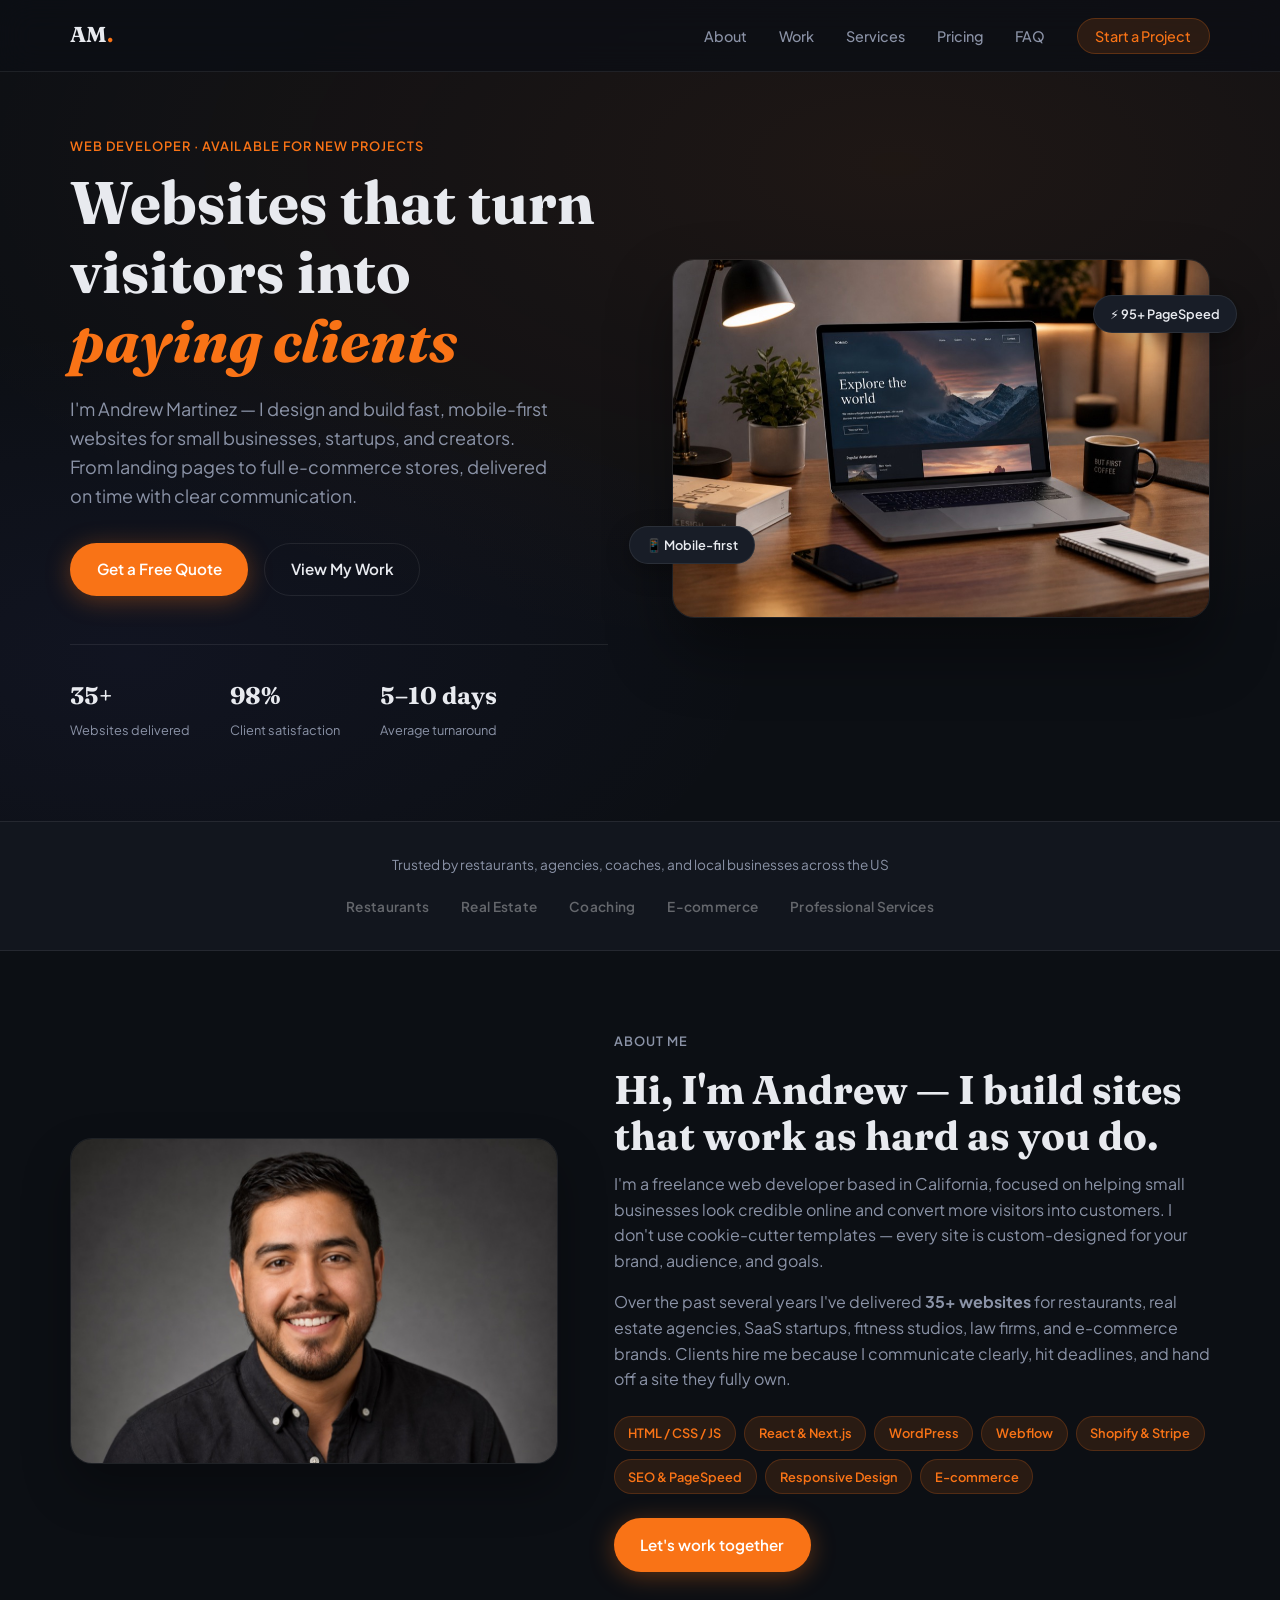
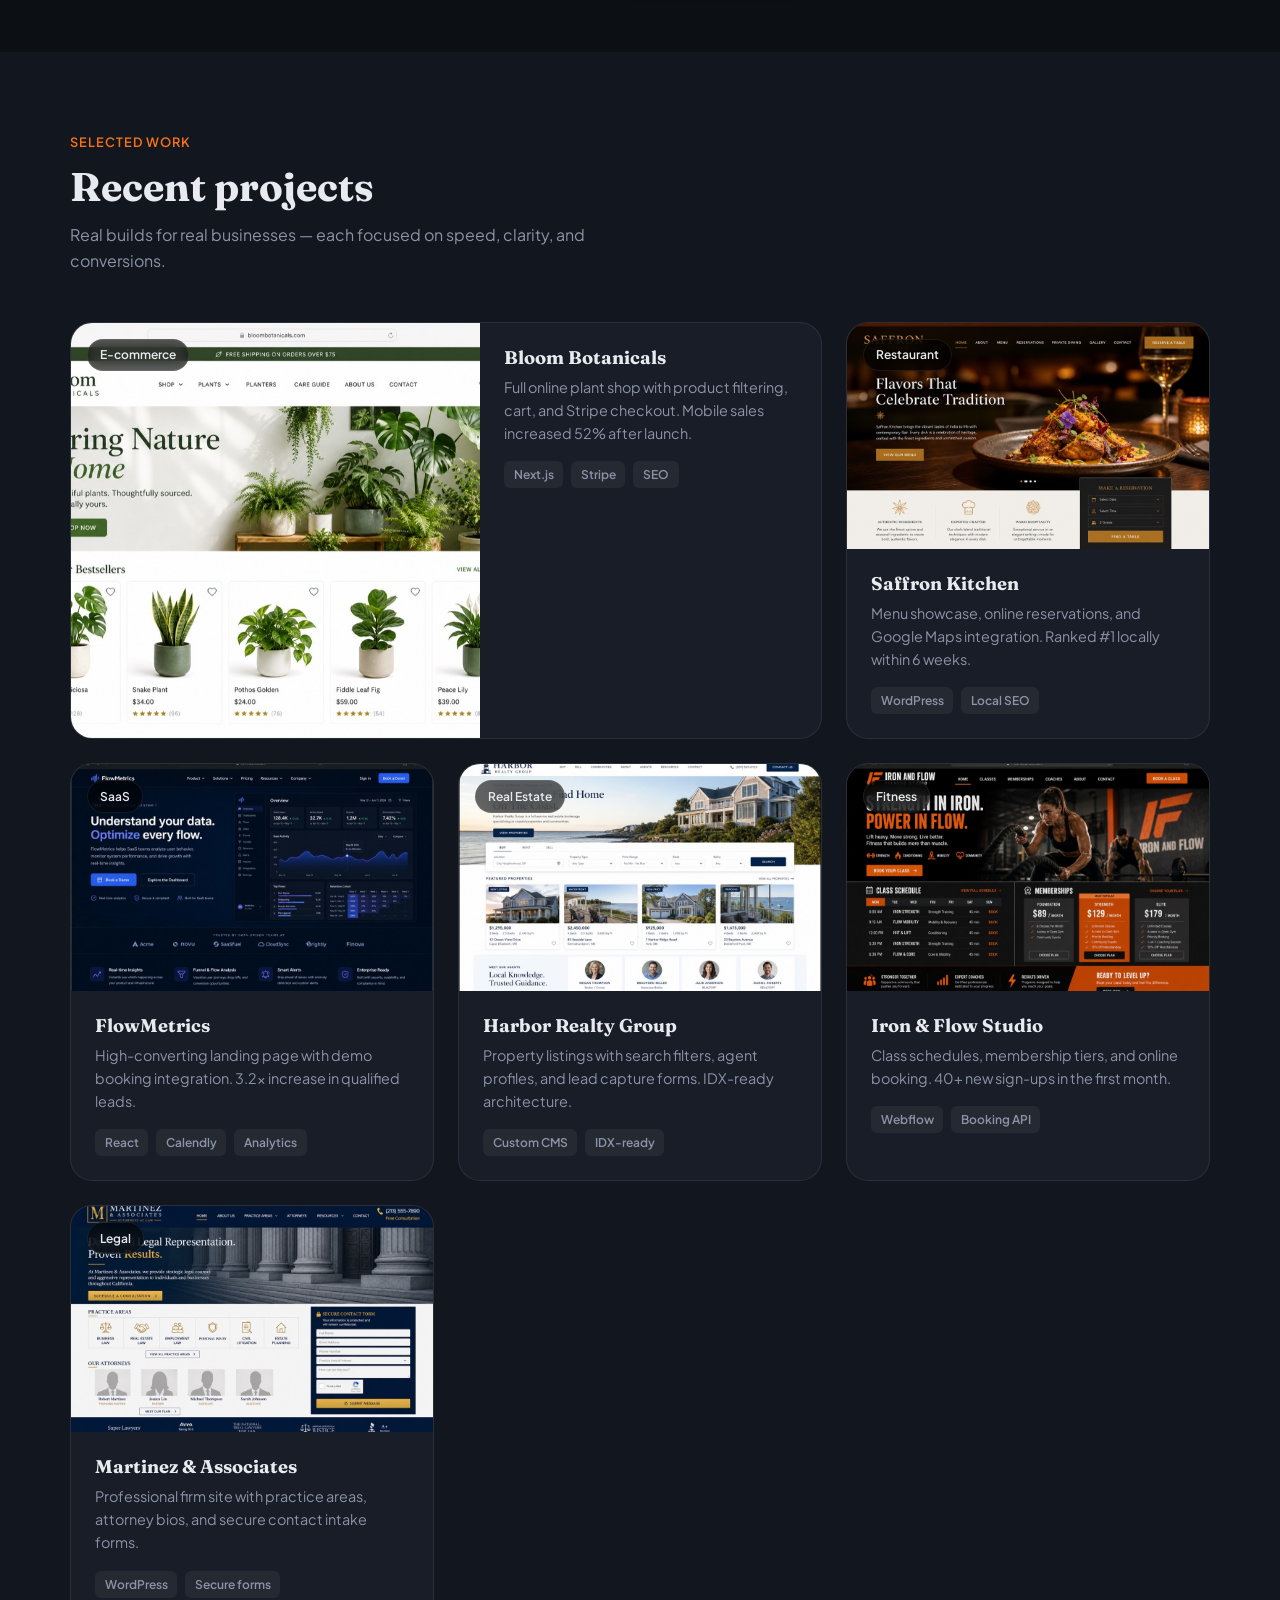
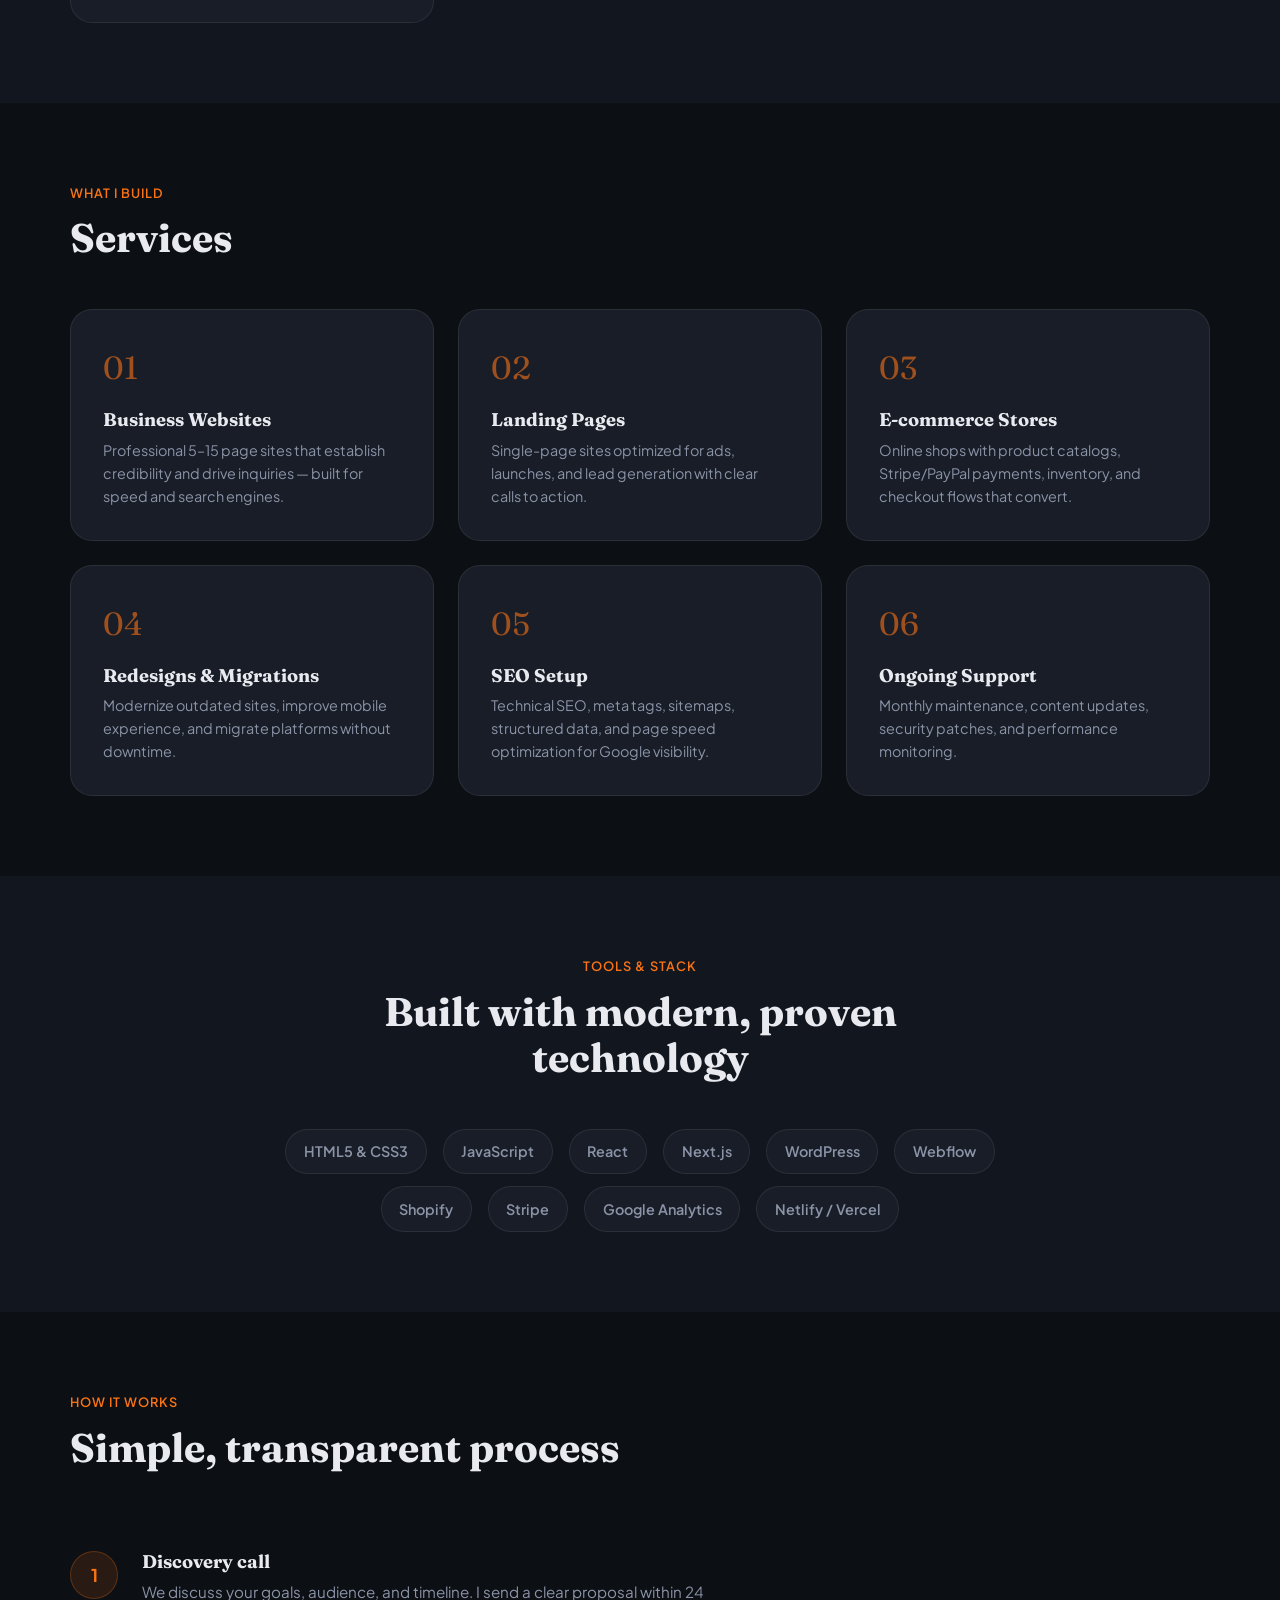
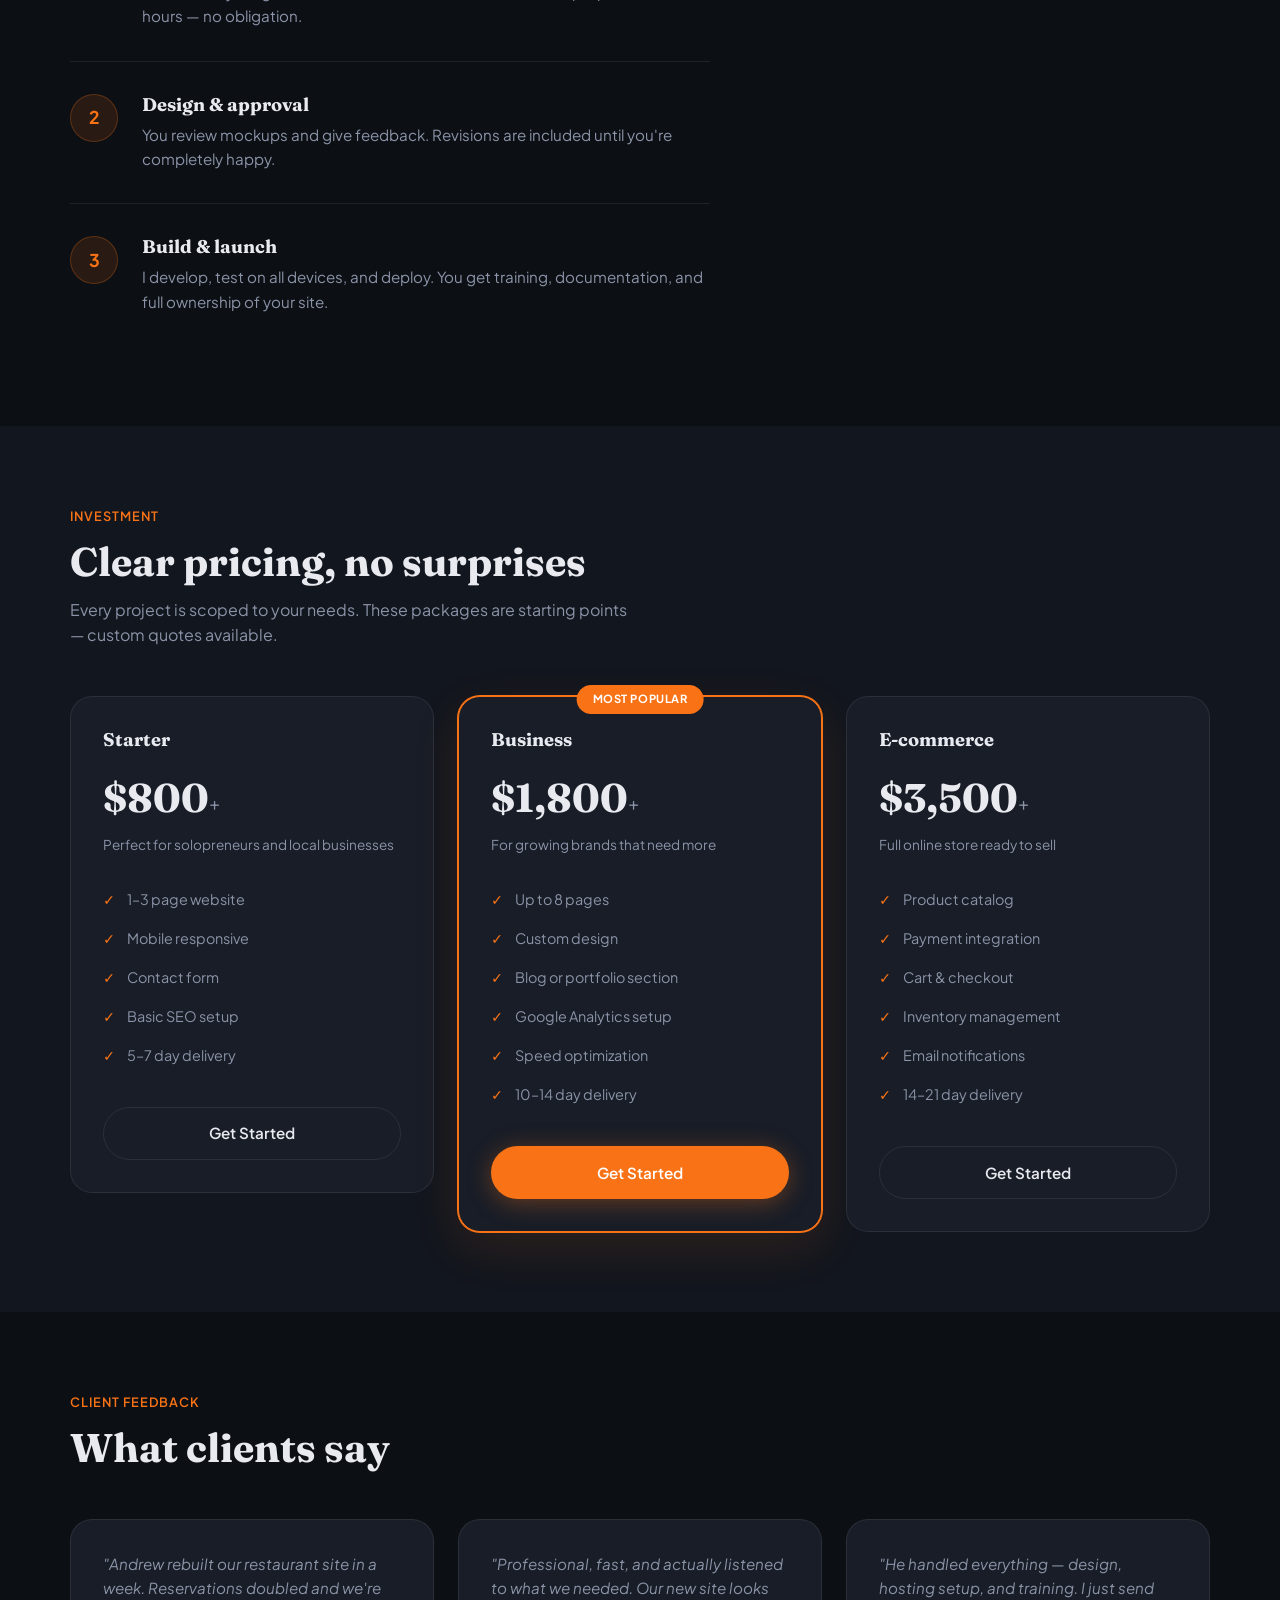
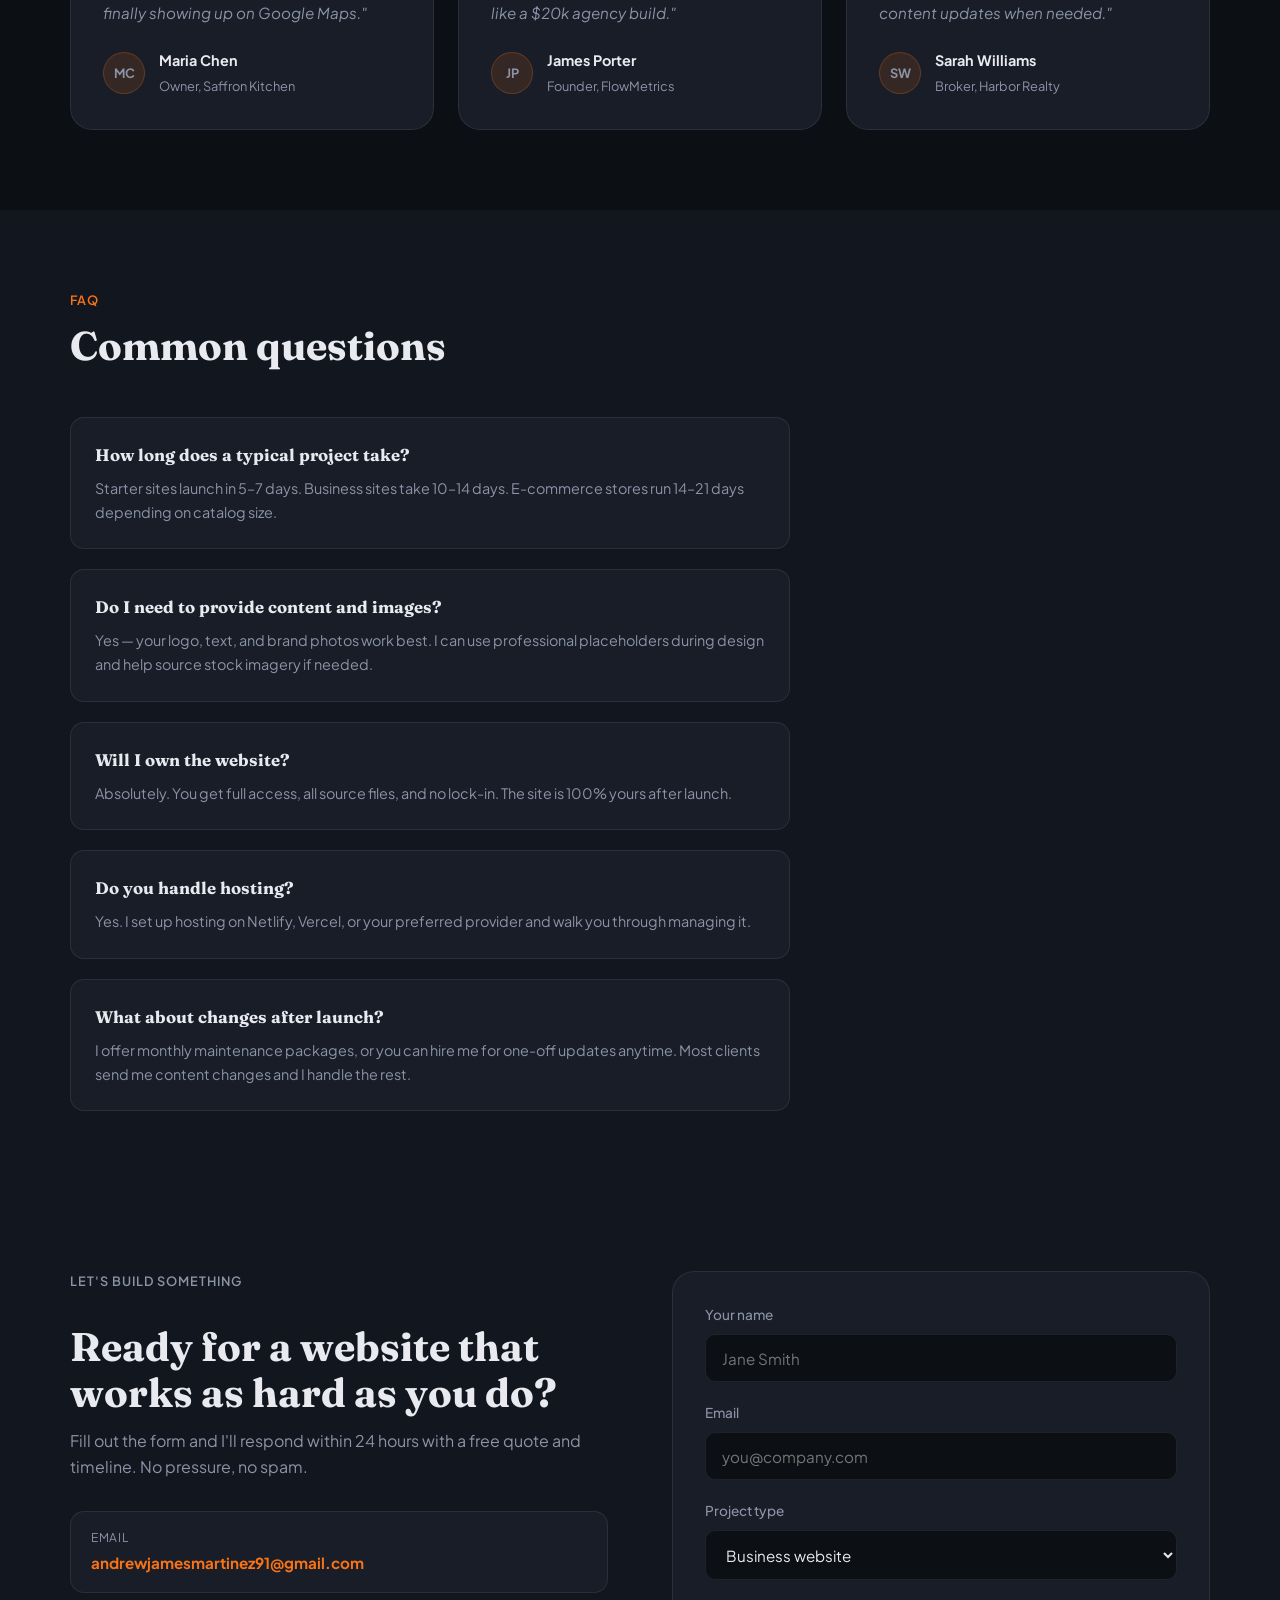
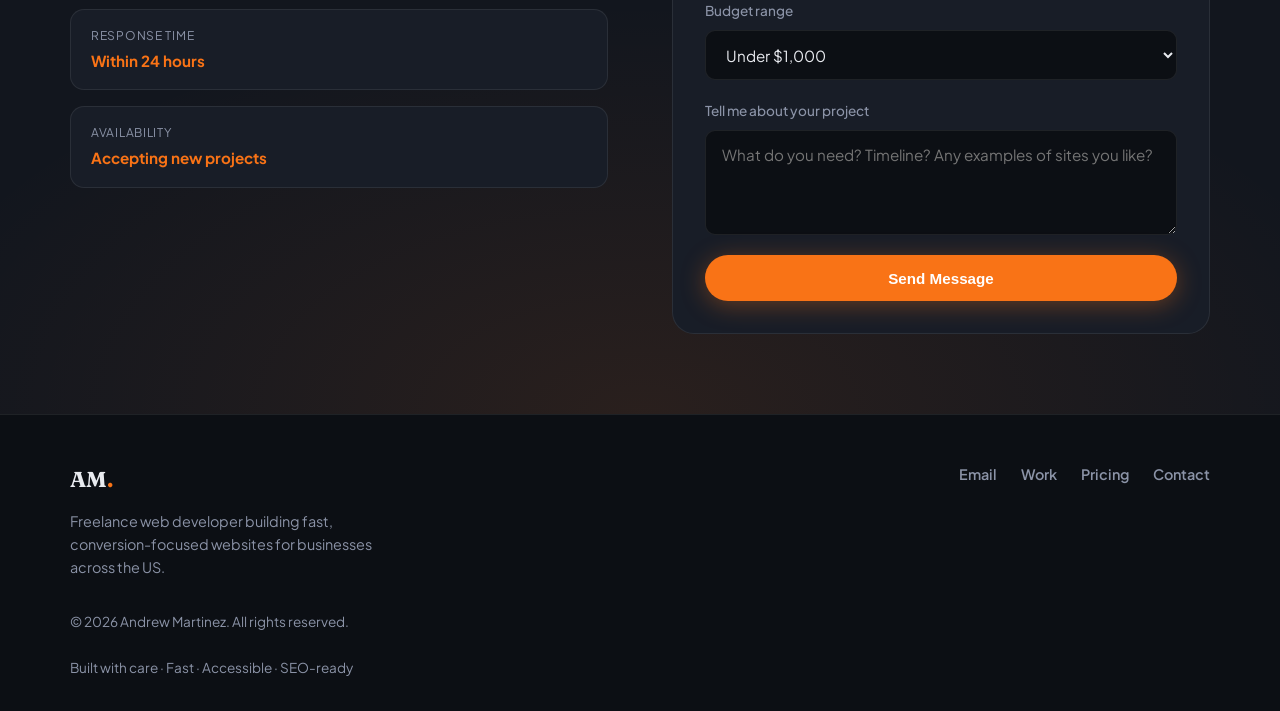
==== commit bfbf738e: "Add project screenshot images for all six portfolio case studies." ====
--- a/index.html
+++ b/index.html
@@ -149,7 +149,7 @@
         <div class="project-grid">
           <article class="project-card featured">
             <div class="project-thumb">
-              <img src="images/projects/bloom-botanicals.jpg" alt="Bloom Botanicals e-commerce website screenshot" width="800" height="500" loading="lazy">
+              <img src="images/work/bloom-botanicals.jpg" alt="Bloom Botanicals e-commerce website screenshot" width="800" height="500" loading="lazy">
               <span class="project-tag">E-commerce</span>
             </div>
             <div class="project-body">
@@ -165,7 +165,7 @@
 
           <article class="project-card">
             <div class="project-thumb">
-              <img src="images/projects/saffron-kitchen.jpg" alt="Saffron Kitchen restaurant website screenshot" width="800" height="500" loading="lazy">
+              <img src="images/work/saffron-kitchen.jpg" alt="Saffron Kitchen restaurant website screenshot" width="800" height="500" loading="lazy">
               <span class="project-tag">Restaurant</span>
             </div>
             <div class="project-body">
@@ -180,7 +180,7 @@
 
           <article class="project-card">
             <div class="project-thumb">
-              <img src="images/projects/flowmetrics.jpg" alt="FlowMetrics SaaS landing page screenshot" width="800" height="500" loading="lazy">
+              <img src="images/work/flowmetrics.jpg" alt="FlowMetrics SaaS landing page screenshot" width="800" height="500" loading="lazy">
               <span class="project-tag">SaaS</span>
             </div>
             <div class="project-body">
@@ -196,7 +196,7 @@
 
           <article class="project-card">
             <div class="project-thumb">
-              <img src="images/projects/harbor-realty.jpg" alt="Harbor Realty Group real estate website screenshot" width="800" height="500" loading="lazy">
+              <img src="images/work/harbor-realty.jpg" alt="Harbor Realty Group real estate website screenshot" width="800" height="500" loading="lazy">
               <span class="project-tag">Real Estate</span>
             </div>
             <div class="project-body">
@@ -211,7 +211,7 @@
 
           <article class="project-card">
             <div class="project-thumb">
-              <img src="images/projects/iron-flow.jpg" alt="Iron and Flow Studio fitness website screenshot" width="800" height="500" loading="lazy">
+              <img src="images/work/iron-flow.jpg" alt="Iron and Flow Studio fitness website screenshot" width="800" height="500" loading="lazy">
               <span class="project-tag">Fitness</span>
             </div>
             <div class="project-body">
@@ -226,7 +226,7 @@
 
           <article class="project-card">
             <div class="project-thumb">
-              <img src="images/projects/martinez-law.jpg" alt="Martinez and Associates law firm website screenshot" width="800" height="500" loading="lazy">
+              <img src="images/work/martinez-law.jpg" alt="Martinez and Associates law firm website screenshot" width="800" height="500" loading="lazy">
               <span class="project-tag">Legal</span>
             </div>
             <div class="project-body">
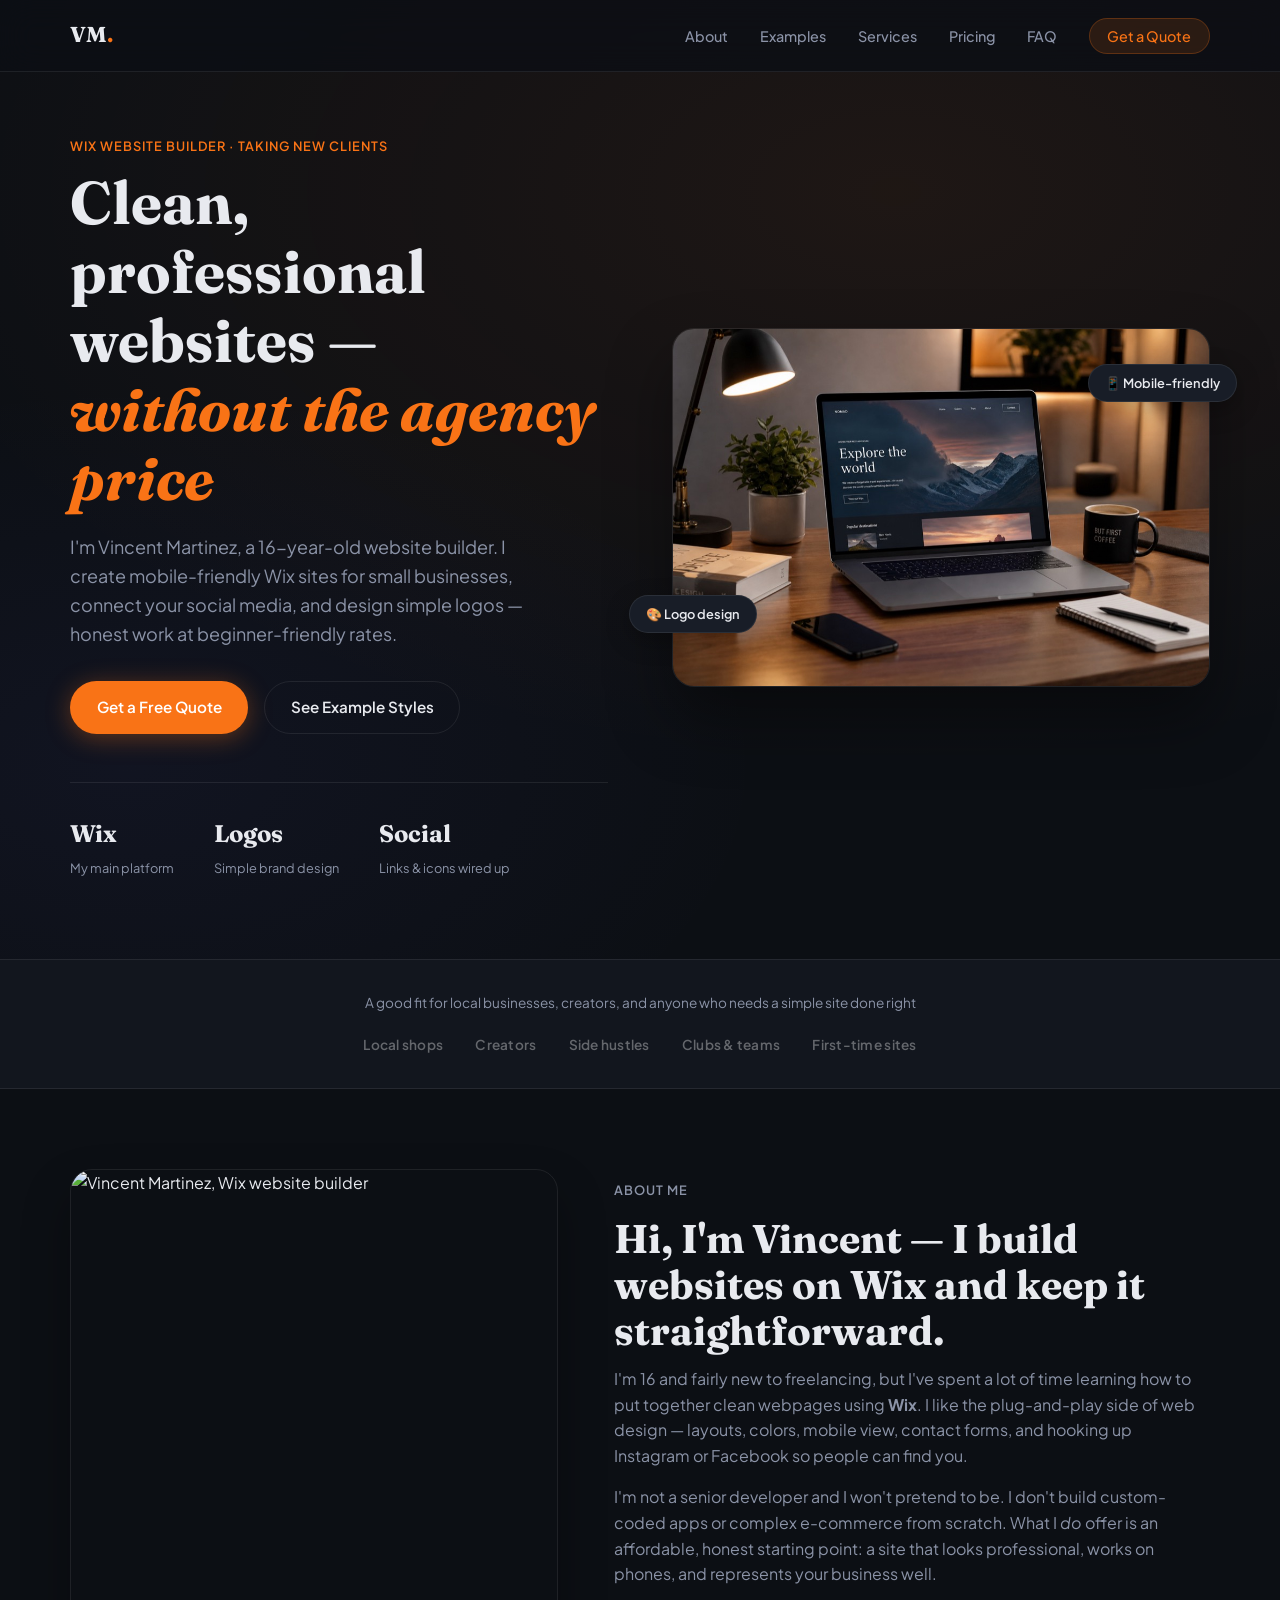
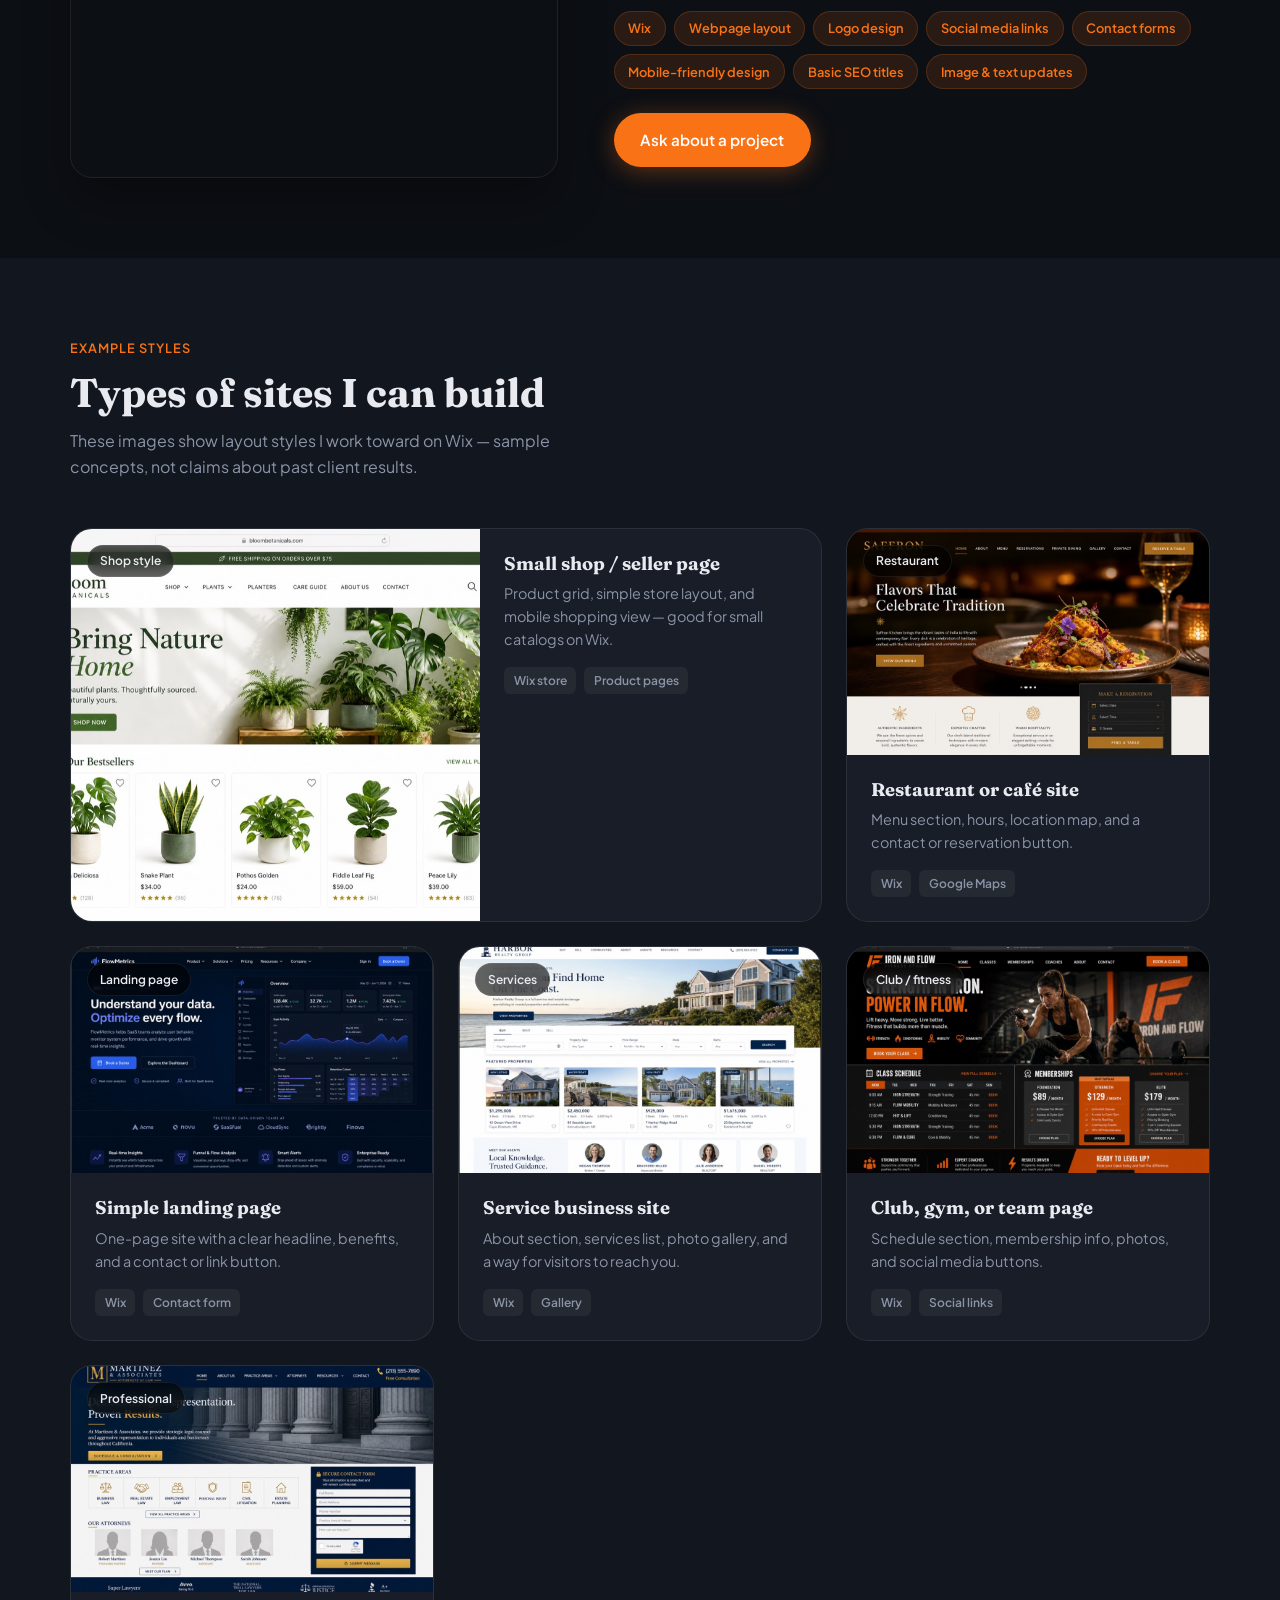
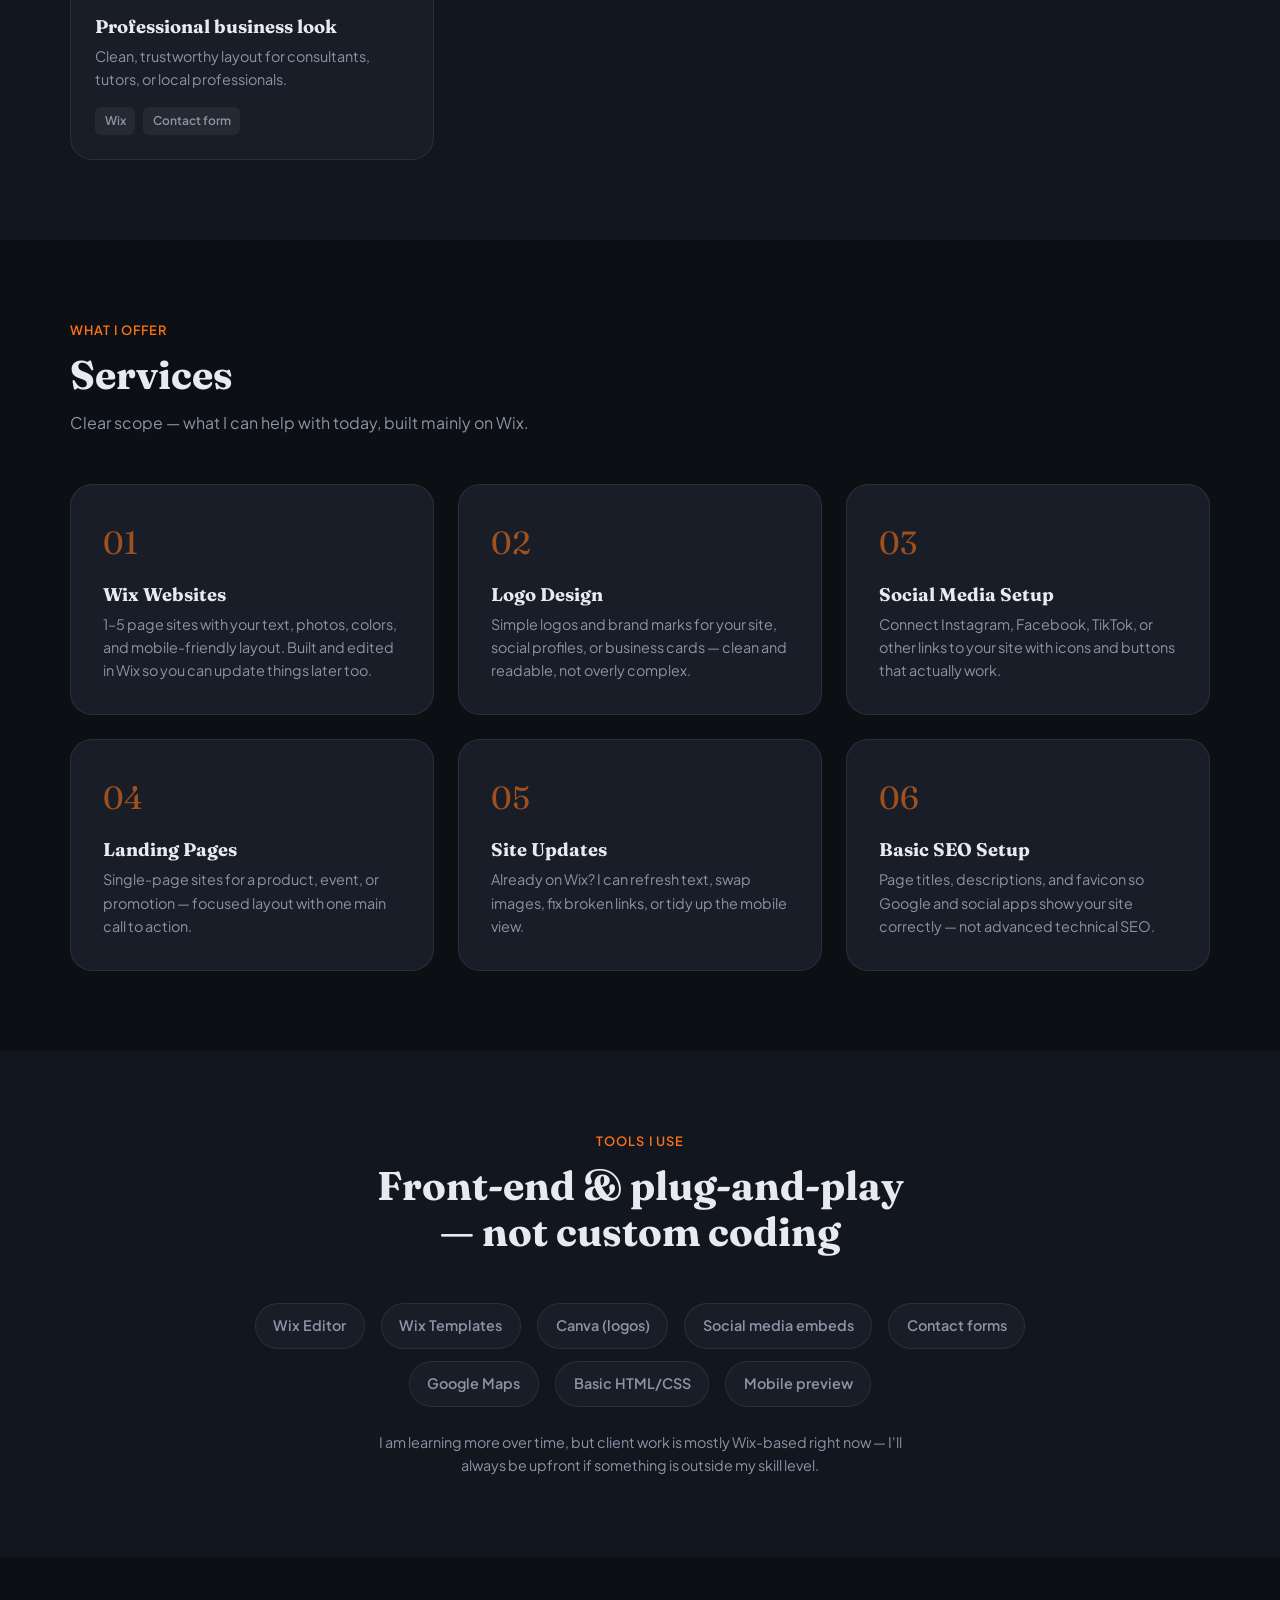
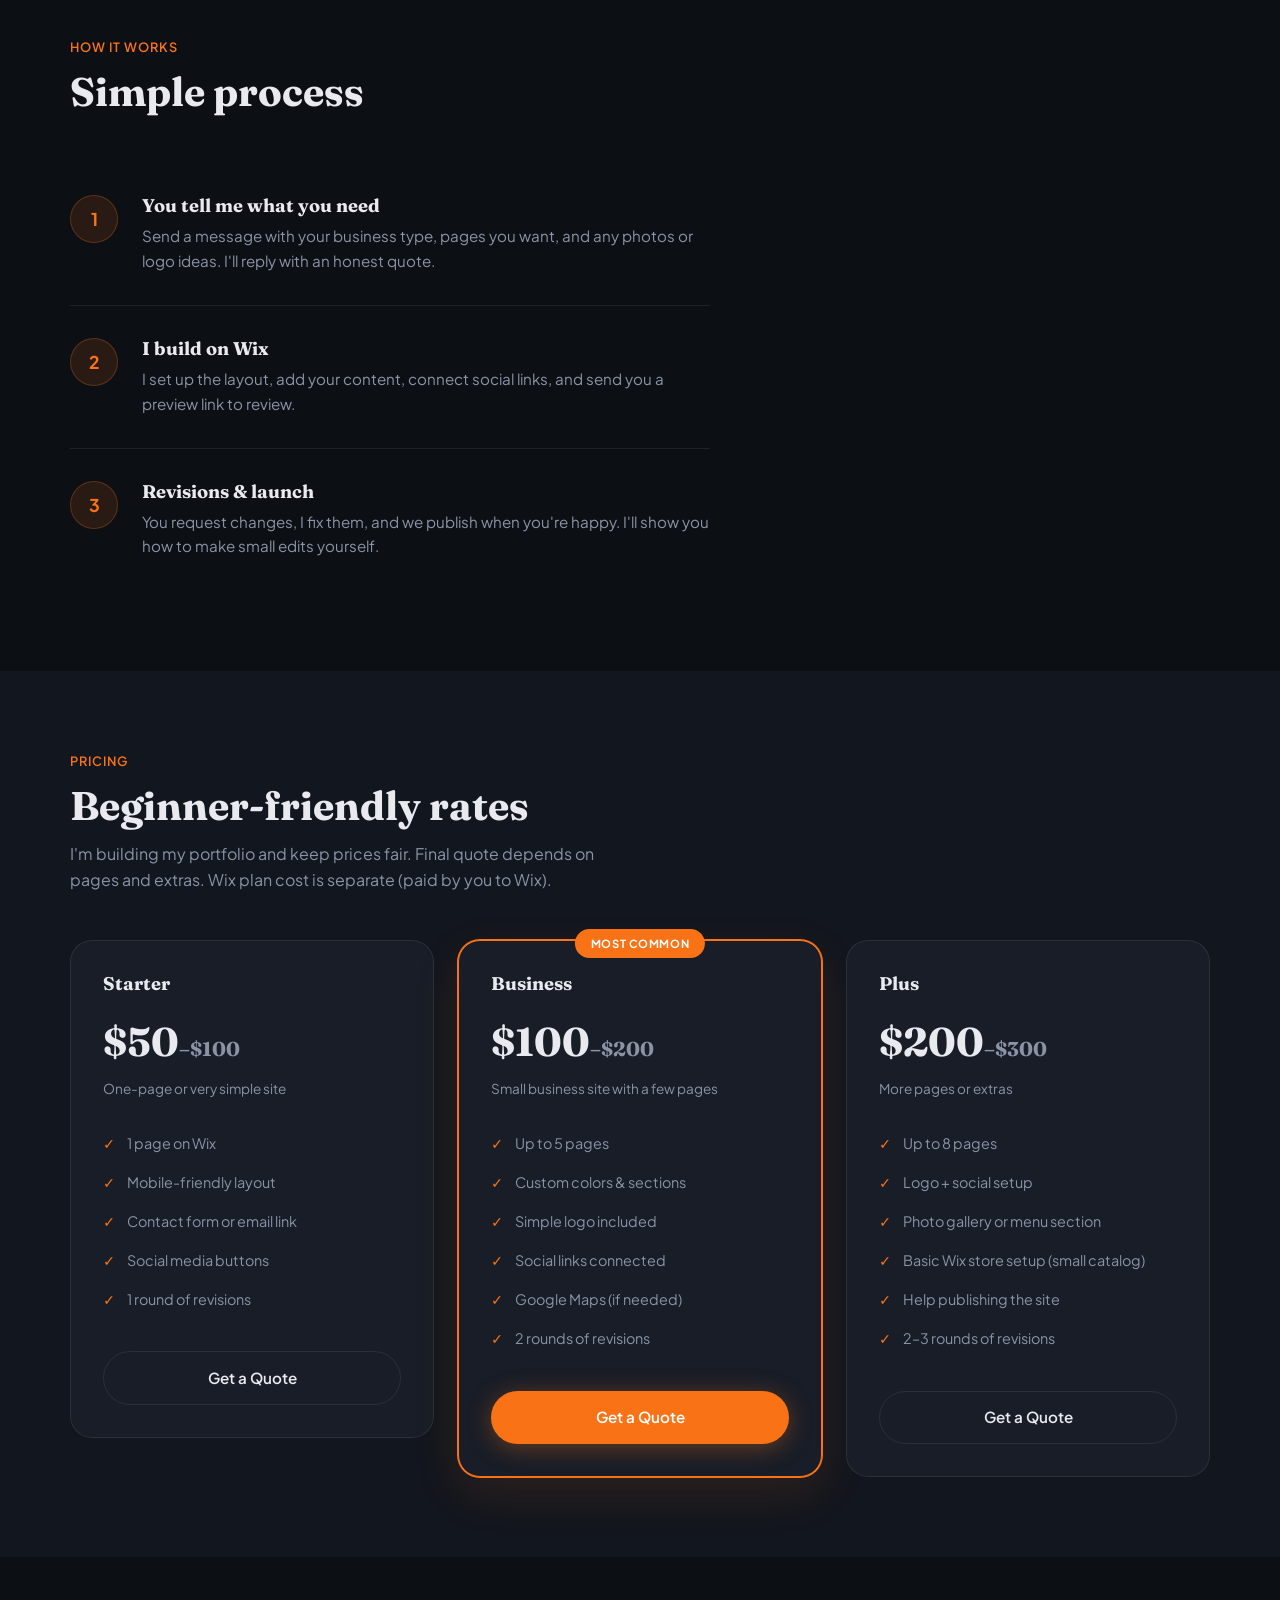
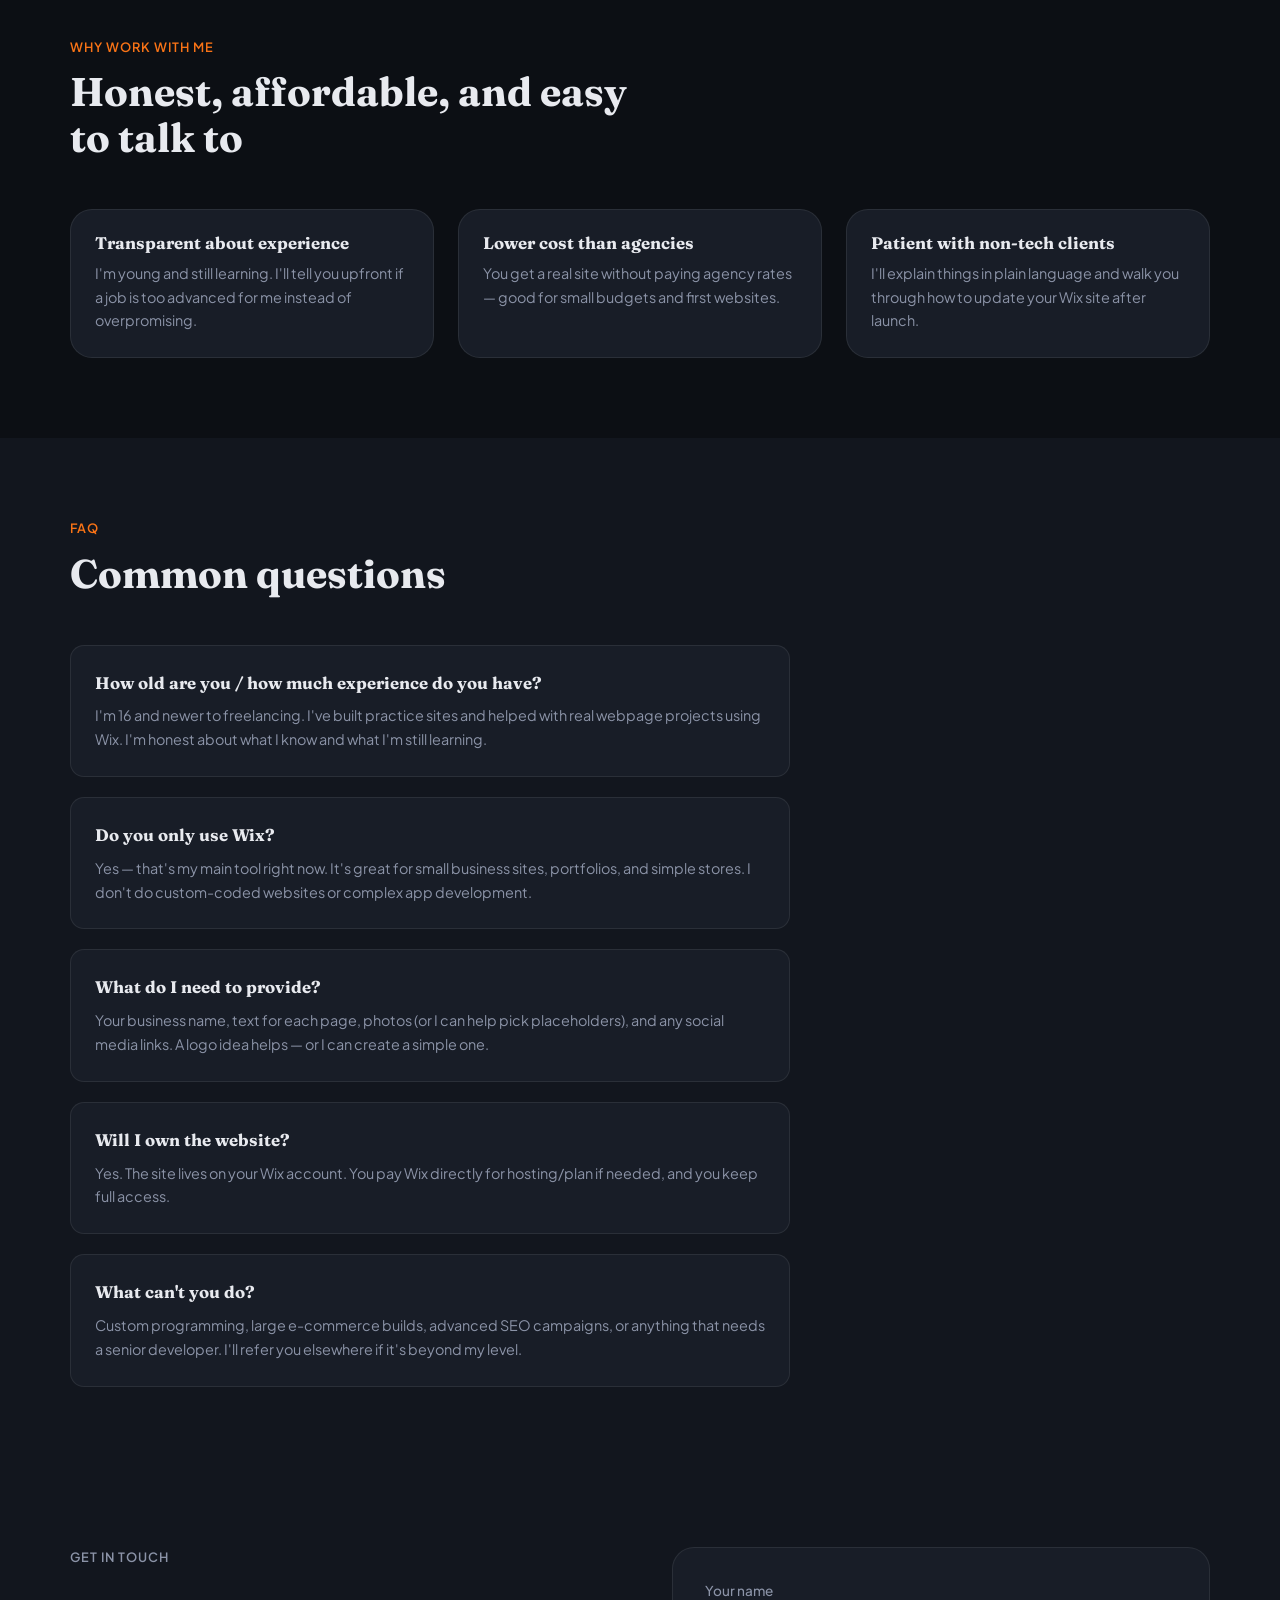
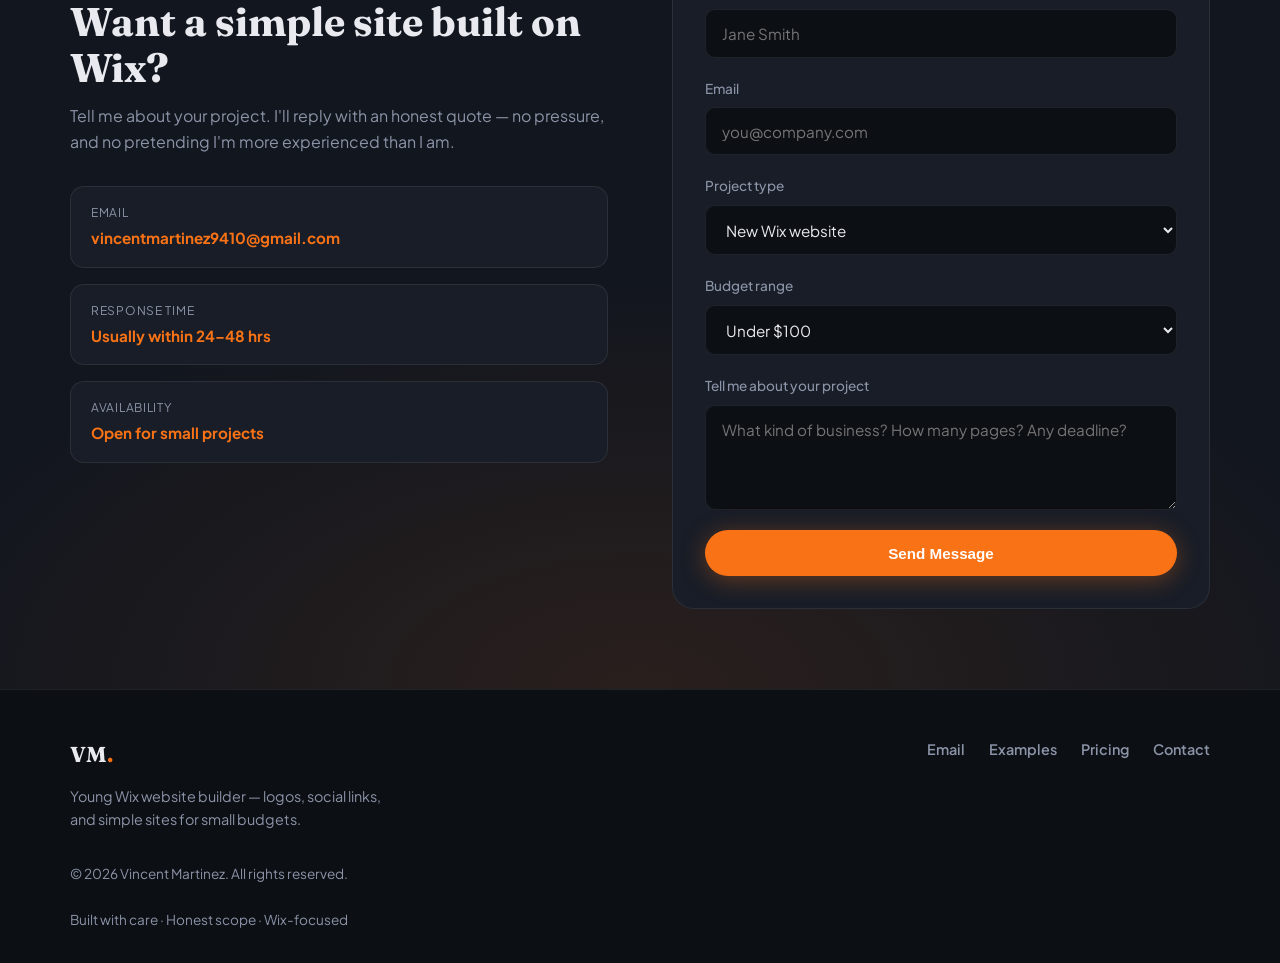
==== commit 6fe0fea2: "Revise portfolio to honestly reflect Vincent's Wix skill level. Removes inflated claims, fake testim" ====
--- a/index.html
+++ b/index.html
@@ -3,24 +3,24 @@
 <head>
   <meta charset="UTF-8">
   <meta name="viewport" content="width=device-width, initial-scale=1.0">
-  <meta name="description" content="Andrew Martinez — freelance web developer building fast, conversion-focused websites for small businesses, restaurants, real estate, and e-commerce. 35+ sites delivered. Free quotes within 24 hours.">
+  <meta name="description" content="Vincent Martinez — young website builder creating Wix sites for small businesses. Logos, social media setup, and mobile-friendly pages. Honest pricing for local businesses and creators.">
   <meta name="theme-color" content="#0c0f14">
-  <meta name="author" content="Andrew Martinez">
+  <meta name="author" content="Vincent Martinez">
   <link rel="icon" href="favicon.svg" type="image/svg+xml">
   <link rel="canonical" href="https://jimmythegod100.github.io/web-portfolio/">
   <meta property="og:type" content="website">
-  <meta property="og:title" content="Andrew Martinez — Web Developer & Website Builder">
-  <meta property="og:description" content="Fast, mobile-first websites that turn visitors into paying clients. Business sites, landing pages, and e-commerce — delivered in 5–14 days.">
+  <meta property="og:title" content="Vincent Martinez — Wix Website Builder">
+  <meta property="og:description" content="Affordable Wix websites for small businesses — logos, social links, and clean front-end design. Built by a motivated young developer.">
   <meta property="og:url" content="https://jimmythegod100.github.io/web-portfolio/">
   <meta property="og:image" content="https://jimmythegod100.github.io/web-portfolio/images/og-image.png">
   <meta property="og:image:width" content="1200">
   <meta property="og:image:height" content="630">
   <meta property="og:locale" content="en_US">
   <meta name="twitter:card" content="summary_large_image">
-  <meta name="twitter:title" content="Andrew Martinez — Web Developer">
-  <meta name="twitter:description" content="Fast, conversion-focused websites for small businesses. Free quote within 24 hours.">
+  <meta name="twitter:title" content="Vincent Martinez — Wix Website Builder">
+  <meta name="twitter:description" content="Affordable Wix websites, logos, and social media setup for small businesses.">
   <meta name="twitter:image" content="https://jimmythegod100.github.io/web-portfolio/images/og-image.png">
-  <title>Andrew Martinez — Web Developer & Website Builder</title>
+  <title>Vincent Martinez — Wix Website Builder</title>
   <link rel="preconnect" href="https://fonts.googleapis.com">
   <link rel="preconnect" href="https://fonts.gstatic.com" crossorigin>
   <link href="https://fonts.googleapis.com/css2?family=Fraunces:opsz,wght@9..144,500;9..144,700&family=Plus+Jakarta+Sans:wght@400;500;600;700&display=swap" rel="stylesheet">
@@ -29,18 +29,18 @@
   {
     "@context": "https://schema.org",
     "@type": "ProfessionalService",
-    "name": "Andrew Martinez Web Development",
+    "name": "Vincent Martinez — Website Builder",
     "url": "https://jimmythegod100.github.io/web-portfolio/",
     "image": "https://jimmythegod100.github.io/web-portfolio/images/og-image.png",
-    "description": "Freelance web developer building fast, mobile-first business websites, landing pages, and e-commerce stores.",
-    "email": "andrewjamesmartinez91@gmail.com",
+    "description": "Young website builder specializing in Wix sites, logo design, and social media integration for small businesses.",
+    "email": "vincentmartinez9410@gmail.com",
     "areaServed": "US",
-    "priceRange": "$800–$3500+",
+    "priceRange": "$50–$300",
     "founder": {
       "@type": "Person",
-      "name": "Andrew Martinez",
-      "jobTitle": "Web Developer",
-      "email": "andrewjamesmartinez91@gmail.com"
+      "name": "Vincent Martinez",
+      "jobTitle": "Website Builder",
+      "email": "vincentmartinez9410@gmail.com"
     }
   }
   </script>
@@ -50,17 +50,17 @@
 
   <header class="site-header" id="top">
     <nav class="nav container" aria-label="Primary">
-      <a href="#top" class="logo">AM<span class="logo-dot">.</span></a>
+      <a href="#top" class="logo">VM<span class="logo-dot">.</span></a>
       <button class="nav-toggle" aria-label="Open menu" aria-expanded="false">
         <span></span><span></span>
       </button>
       <ul class="nav-links">
         <li><a href="#about">About</a></li>
-        <li><a href="#work">Work</a></li>
+        <li><a href="#work">Examples</a></li>
         <li><a href="#services">Services</a></li>
         <li><a href="#pricing">Pricing</a></li>
         <li><a href="#faq">FAQ</a></li>
-        <li><a href="#contact" class="nav-cta">Start a Project</a></li>
+        <li><a href="#contact" class="nav-cta">Get a Quote</a></li>
       </ul>
     </nav>
   </header>
@@ -69,47 +69,47 @@
     <section class="hero">
       <div class="container hero-grid">
         <div class="hero-content">
-          <p class="eyebrow">Web Developer · Available for New Projects</p>
-          <h1>Websites that turn visitors into <em>paying clients</em></h1>
-          <p class="hero-lead">I'm Andrew Martinez — I design and build fast, mobile-first websites for small businesses, startups, and creators. From landing pages to full e-commerce stores, delivered on time with clear communication.</p>
+          <p class="eyebrow">Wix Website Builder · Taking New Clients</p>
+          <h1>Clean, professional websites — <em>without the agency price</em></h1>
+          <p class="hero-lead">I'm Vincent Martinez, a 16-year-old website builder. I create mobile-friendly Wix sites for small businesses, connect your social media, and design simple logos — honest work at beginner-friendly rates.</p>
           <div class="hero-actions">
             <a href="#contact" class="btn btn-primary">Get a Free Quote</a>
-            <a href="#work" class="btn btn-ghost">View My Work</a>
+            <a href="#work" class="btn btn-ghost">See Example Styles</a>
           </div>
           <div class="hero-stats">
             <div class="stat">
-              <strong>35+</strong>
-              <span>Websites delivered</span>
+              <strong>Wix</strong>
+              <span>My main platform</span>
             </div>
             <div class="stat">
-              <strong>98%</strong>
-              <span>Client satisfaction</span>
+              <strong>Logos</strong>
+              <span>Simple brand design</span>
             </div>
             <div class="stat">
-              <strong>5–10 days</strong>
-              <span>Average turnaround</span>
+              <strong>Social</strong>
+              <span>Links &amp; icons wired up</span>
             </div>
           </div>
         </div>
         <div class="hero-visual">
           <figure class="hero-photo">
-            <img src="images/hero/workspace.jpg" alt="Andrew Martinez's web development workspace with laptop showing a website design" width="600" height="400" loading="eager">
+            <img src="images/hero/workspace.jpg" alt="Vincent Martinez's workspace while building a Wix website" width="600" height="400" loading="eager">
           </figure>
-          <div class="floating-badge badge-1">⚡ 95+ PageSpeed</div>
-          <div class="floating-badge badge-2">📱 Mobile-first</div>
+          <div class="floating-badge badge-1">📱 Mobile-friendly</div>
+          <div class="floating-badge badge-2">🎨 Logo design</div>
         </div>
       </div>
     </section>
 
     <section class="trust-bar">
       <div class="container">
-        <p>Trusted by restaurants, agencies, coaches, and local businesses across the US</p>
+        <p>A good fit for local businesses, creators, and anyone who needs a simple site done right</p>
         <div class="trust-logos">
-          <span>Restaurants</span>
-          <span>Real Estate</span>
-          <span>Coaching</span>
-          <span>E-commerce</span>
-          <span>Professional Services</span>
+          <span>Local shops</span>
+          <span>Creators</span>
+          <span>Side hustles</span>
+          <span>Clubs &amp; teams</span>
+          <span>First-time sites</span>
         </div>
       </div>
     </section>
@@ -117,24 +117,24 @@
     <section class="section" id="about">
       <div class="container about-grid">
         <figure class="about-photo">
-          <img src="images/about/andrew-martinez.jpg" alt="Andrew Martinez, freelance web developer" width="400" height="500" loading="lazy">
+          <img src="images/about/vincent-martinez.jpg" alt="Vincent Martinez, Wix website builder" width="400" height="500" loading="lazy">
         </figure>
         <div class="about-content">
           <p class="eyebrow">About Me</p>
-          <h2>Hi, I'm Andrew — I build sites that work as hard as you do.</h2>
-          <p>I'm a freelance web developer based in California, focused on helping small businesses look credible online and convert more visitors into customers. I don't use cookie-cutter templates — every site is custom-designed for your brand, audience, and goals.</p>
-          <p>Over the past several years I've delivered <strong>35+ websites</strong> for restaurants, real estate agencies, SaaS startups, fitness studios, law firms, and e-commerce brands. Clients hire me because I communicate clearly, hit deadlines, and hand off a site they fully own.</p>
+          <h2>Hi, I'm Vincent — I build websites on Wix and keep it straightforward.</h2>
+          <p>I'm 16 and fairly new to freelancing, but I've spent a lot of time learning how to put together clean webpages using <strong>Wix</strong>. I like the plug-and-play side of web design — layouts, colors, mobile view, contact forms, and hooking up Instagram or Facebook so people can find you.</p>
+          <p>I'm not a senior developer and I won't pretend to be. I don't build custom-coded apps or complex e-commerce from scratch. What I <em>do</em> offer is an affordable, honest starting point: a site that looks professional, works on phones, and represents your business well.</p>
           <ul class="skill-tags" aria-label="Skills">
-            <li>HTML / CSS / JS</li>
-            <li>React & Next.js</li>
-            <li>WordPress</li>
-            <li>Webflow</li>
-            <li>Shopify & Stripe</li>
-            <li>SEO & PageSpeed</li>
-            <li>Responsive Design</li>
-            <li>E-commerce</li>
+            <li>Wix</li>
+            <li>Webpage layout</li>
+            <li>Logo design</li>
+            <li>Social media links</li>
+            <li>Contact forms</li>
+            <li>Mobile-friendly design</li>
+            <li>Basic SEO titles</li>
+            <li>Image &amp; text updates</li>
           </ul>
-          <a href="#contact" class="btn btn-primary">Let's work together</a>
+          <a href="#contact" class="btn btn-primary">Ask about a project</a>
         </div>
       </div>
     </section>
@@ -142,99 +142,97 @@
     <section class="section section-alt" id="work">
       <div class="container">
         <div class="section-header">
-          <p class="eyebrow">Selected Work</p>
-          <h2>Recent projects</h2>
-          <p>Real builds for real businesses — each focused on speed, clarity, and conversions.</p>
+          <p class="eyebrow">Example Styles</p>
+          <h2>Types of sites I can build</h2>
+          <p>These images show layout styles I work toward on Wix — sample concepts, not claims about past client results.</p>
         </div>
         <div class="project-grid">
           <article class="project-card featured">
             <div class="project-thumb">
-              <img src="images/work/bloom-botanicals.jpg" alt="Bloom Botanicals e-commerce website screenshot" width="800" height="500" loading="lazy">
-              <span class="project-tag">E-commerce</span>
+              <img src="images/work/bloom-botanicals.jpg" alt="Example e-commerce style layout for a small shop" width="800" height="500" loading="lazy">
+              <span class="project-tag">Shop style</span>
             </div>
             <div class="project-body">
-              <h3>Bloom Botanicals</h3>
-              <p>Full online plant shop with product filtering, cart, and Stripe checkout. Mobile sales increased 52% after launch.</p>
+              <h3>Small shop / seller page</h3>
+              <p>Product grid, simple store layout, and mobile shopping view — good for small catalogs on Wix.</p>
               <ul class="project-meta">
-                <li>Next.js</li>
-                <li>Stripe</li>
-                <li>SEO</li>
+                <li>Wix store</li>
+                <li>Product pages</li>
               </ul>
             </div>
           </article>
 
           <article class="project-card">
             <div class="project-thumb">
-              <img src="images/work/saffron-kitchen.jpg" alt="Saffron Kitchen restaurant website screenshot" width="800" height="500" loading="lazy">
+              <img src="images/work/saffron-kitchen.jpg" alt="Example restaurant website layout" width="800" height="500" loading="lazy">
               <span class="project-tag">Restaurant</span>
             </div>
             <div class="project-body">
-              <h3>Saffron Kitchen</h3>
-              <p>Menu showcase, online reservations, and Google Maps integration. Ranked #1 locally within 6 weeks.</p>
+              <h3>Restaurant or café site</h3>
+              <p>Menu section, hours, location map, and a contact or reservation button.</p>
               <ul class="project-meta">
-                <li>WordPress</li>
-                <li>Local SEO</li>
+                <li>Wix</li>
+                <li>Google Maps</li>
               </ul>
             </div>
           </article>
 
           <article class="project-card">
             <div class="project-thumb">
-              <img src="images/work/flowmetrics.jpg" alt="FlowMetrics SaaS landing page screenshot" width="800" height="500" loading="lazy">
-              <span class="project-tag">SaaS</span>
+              <img src="images/work/flowmetrics.jpg" alt="Example landing page layout" width="800" height="500" loading="lazy">
+              <span class="project-tag">Landing page</span>
             </div>
             <div class="project-body">
-              <h3>FlowMetrics</h3>
-              <p>High-converting landing page with demo booking integration. 3.2× increase in qualified leads.</p>
+              <h3>Simple landing page</h3>
+              <p>One-page site with a clear headline, benefits, and a contact or link button.</p>
               <ul class="project-meta">
-                <li>React</li>
-                <li>Calendly</li>
-                <li>Analytics</li>
+                <li>Wix</li>
+                <li>Contact form</li>
               </ul>
             </div>
           </article>
 
           <article class="project-card">
             <div class="project-thumb">
-              <img src="images/work/harbor-realty.jpg" alt="Harbor Realty Group real estate website screenshot" width="800" height="500" loading="lazy">
-              <span class="project-tag">Real Estate</span>
+              <img src="images/work/harbor-realty.jpg" alt="Example service business website layout" width="800" height="500" loading="lazy">
+              <span class="project-tag">Services</span>
             </div>
             <div class="project-body">
-              <h3>Harbor Realty Group</h3>
-              <p>Property listings with search filters, agent profiles, and lead capture forms. IDX-ready architecture.</p>
+              <h3>Service business site</h3>
+              <p>About section, services list, photo gallery, and a way for visitors to reach you.</p>
               <ul class="project-meta">
-                <li>Custom CMS</li>
-                <li>IDX-ready</li>
+                <li>Wix</li>
+                <li>Gallery</li>
               </ul>
             </div>
           </article>
 
           <article class="project-card">
             <div class="project-thumb">
-              <img src="images/work/iron-flow.jpg" alt="Iron and Flow Studio fitness website screenshot" width="800" height="500" loading="lazy">
-              <span class="project-tag">Fitness</span>
+              <img src="images/work/iron-flow.jpg" alt="Example fitness or club website layout" width="800" height="500" loading="lazy">
+              <span class="project-tag">Club / fitness</span>
             </div>
             <div class="project-body">
-              <h3>Iron & Flow Studio</h3>
-              <p>Class schedules, membership tiers, and online booking. 40+ new sign-ups in the first month.</p>
+              <h3>Club, gym, or team page</h3>
+              <p>Schedule section, membership info, photos, and social media buttons.</p>
               <ul class="project-meta">
-                <li>Webflow</li>
-                <li>Booking API</li>
+                <li>Wix</li>
+                <li>Social links</li>
               </ul>
             </div>
           </article>
 
           <article class="project-card">
             <div class="project-thumb">
-              <img src="images/work/martinez-law.jpg" alt="Martinez and Associates law firm website screenshot" width="800" height="500" loading="lazy">
-              <span class="project-tag">Legal</span>
+              <img src="images/work/martinez-law.jpg" alt="Example professional business website layout" width="800" height="500" loading="lazy">
+              <span class="project-tag">Professional</span>
             </div>
             <div class="project-body">
-              <h3>Martinez & Associates</h3>
-              <p>Professional firm site with practice areas, attorney bios, and secure contact intake forms.</p>
+              <h3>Professional business look</h3>
+              <p>Clean, trustworthy layout for consultants, tutors, or local professionals.</p>
               <ul class="project-meta">
-                <li>WordPress</li>
-                <li>Secure forms</li>
+                <li>Wix</li>
+                <li>Contact form</li>
               </ul>
             </div>
           </article>
@@ -245,39 +243,40 @@
     <section class="section" id="services">
       <div class="container">
         <div class="section-header">
-          <p class="eyebrow">What I Build</p>
+          <p class="eyebrow">What I Offer</p>
           <h2>Services</h2>
+          <p>Clear scope — what I can help with today, built mainly on Wix.</p>
         </div>
         <div class="services-grid">
           <div class="service-card">
             <div class="service-icon">01</div>
-            <h3>Business Websites</h3>
-            <p>Professional 5–15 page sites that establish credibility and drive inquiries — built for speed and search engines.</p>
+            <h3>Wix Websites</h3>
+            <p>1–5 page sites with your text, photos, colors, and mobile-friendly layout. Built and edited in Wix so you can update things later too.</p>
           </div>
           <div class="service-card">
             <div class="service-icon">02</div>
-            <h3>Landing Pages</h3>
-            <p>Single-page sites optimized for ads, launches, and lead generation with clear calls to action.</p>
+            <h3>Logo Design</h3>
+            <p>Simple logos and brand marks for your site, social profiles, or business cards — clean and readable, not overly complex.</p>
           </div>
           <div class="service-card">
             <div class="service-icon">03</div>
-            <h3>E-commerce Stores</h3>
-            <p>Online shops with product catalogs, Stripe/PayPal payments, inventory, and checkout flows that convert.</p>
+            <h3>Social Media Setup</h3>
+            <p>Connect Instagram, Facebook, TikTok, or other links to your site with icons and buttons that actually work.</p>
           </div>
           <div class="service-card">
             <div class="service-icon">04</div>
-            <h3>Redesigns & Migrations</h3>
-            <p>Modernize outdated sites, improve mobile experience, and migrate platforms without downtime.</p>
+            <h3>Landing Pages</h3>
+            <p>Single-page sites for a product, event, or promotion — focused layout with one main call to action.</p>
           </div>
           <div class="service-card">
             <div class="service-icon">05</div>
-            <h3>SEO Setup</h3>
-            <p>Technical SEO, meta tags, sitemaps, structured data, and page speed optimization for Google visibility.</p>
+            <h3>Site Updates</h3>
+            <p>Already on Wix? I can refresh text, swap images, fix broken links, or tidy up the mobile view.</p>
           </div>
           <div class="service-card">
             <div class="service-icon">06</div>
-            <h3>Ongoing Support</h3>
-            <p>Monthly maintenance, content updates, security patches, and performance monitoring.</p>
+            <h3>Basic SEO Setup</h3>
+            <p>Page titles, descriptions, and favicon so Google and social apps show your site correctly — not advanced technical SEO.</p>
           </div>
         </div>
       </div>
@@ -286,21 +285,20 @@
     <section class="section section-alt tech-section">
       <div class="container">
         <div class="section-header center">
-          <p class="eyebrow">Tools & Stack</p>
-          <h2>Built with modern, proven technology</h2>
+          <p class="eyebrow">Tools I Use</p>
+          <h2>Front-end &amp; plug-and-play — not custom coding</h2>
         </div>
         <ul class="tech-stack">
-          <li>HTML5 & CSS3</li>
-          <li>JavaScript</li>
-          <li>React</li>
-          <li>Next.js</li>
-          <li>WordPress</li>
-          <li>Webflow</li>
-          <li>Shopify</li>
-          <li>Stripe</li>
-          <li>Google Analytics</li>
-          <li>Netlify / Vercel</li>
+          <li>Wix Editor</li>
+          <li>Wix Templates</li>
+          <li>Canva (logos)</li>
+          <li>Social media embeds</li>
+          <li>Contact forms</li>
+          <li>Google Maps</li>
+          <li>Basic HTML/CSS</li>
+          <li>Mobile preview</li>
         </ul>
+        <p class="tech-note">I am learning more over time, but client work is mostly Wix-based right now — I'll always be upfront if something is outside my skill level.</p>
       </div>
     </section>
 
@@ -308,28 +306,28 @@
       <div class="container">
         <div class="section-header">
           <p class="eyebrow">How It Works</p>
-          <h2>Simple, transparent process</h2>
+          <h2>Simple process</h2>
         </div>
         <ol class="process-steps">
           <li>
             <span class="step-num">1</span>
             <div>
-              <h3>Discovery call</h3>
-              <p>We discuss your goals, audience, and timeline. I send a clear proposal within 24 hours — no obligation.</p>
+              <h3>You tell me what you need</h3>
+              <p>Send a message with your business type, pages you want, and any photos or logo ideas. I'll reply with an honest quote.</p>
             </div>
           </li>
           <li>
             <span class="step-num">2</span>
             <div>
-              <h3>Design & approval</h3>
-              <p>You review mockups and give feedback. Revisions are included until you're completely happy.</p>
+              <h3>I build on Wix</h3>
+              <p>I set up the layout, add your content, connect social links, and send you a preview link to review.</p>
             </div>
           </li>
           <li>
             <span class="step-num">3</span>
             <div>
-              <h3>Build & launch</h3>
-              <p>I develop, test on all devices, and deploy. You get training, documentation, and full ownership of your site.</p>
+              <h3>Revisions &amp; launch</h3>
+              <p>You request changes, I fix them, and we publish when you're happy. I'll show you how to make small edits yourself.</p>
             </div>
           </li>
         </ol>
@@ -339,94 +337,76 @@
     <section class="section section-alt" id="pricing">
       <div class="container">
         <div class="section-header">
-          <p class="eyebrow">Investment</p>
-          <h2>Clear pricing, no surprises</h2>
-          <p>Every project is scoped to your needs. These packages are starting points — custom quotes available.</p>
+          <p class="eyebrow">Pricing</p>
+          <h2>Beginner-friendly rates</h2>
+          <p>I'm building my portfolio and keep prices fair. Final quote depends on pages and extras. Wix plan cost is separate (paid by you to Wix).</p>
         </div>
         <div class="pricing-grid">
           <div class="pricing-card">
             <h3>Starter</h3>
-            <p class="price">$800<span>+</span></p>
-            <p class="price-desc">Perfect for solopreneurs and local businesses</p>
+            <p class="price">$50<span>–$100</span></p>
+            <p class="price-desc">One-page or very simple site</p>
             <ul>
-              <li>1–3 page website</li>
-              <li>Mobile responsive</li>
-              <li>Contact form</li>
-              <li>Basic SEO setup</li>
-              <li>5–7 day delivery</li>
+              <li>1 page on Wix</li>
+              <li>Mobile-friendly layout</li>
+              <li>Contact form or email link</li>
+              <li>Social media buttons</li>
+              <li>1 round of revisions</li>
             </ul>
-            <a href="#contact" class="btn btn-ghost btn-block">Get Started</a>
+            <a href="#contact" class="btn btn-ghost btn-block">Get a Quote</a>
           </div>
           <div class="pricing-card popular">
-            <span class="popular-badge">Most Popular</span>
+            <span class="popular-badge">Most Common</span>
             <h3>Business</h3>
-            <p class="price">$1,800<span>+</span></p>
-            <p class="price-desc">For growing brands that need more</p>
+            <p class="price">$100<span>–$200</span></p>
+            <p class="price-desc">Small business site with a few pages</p>
+            <ul>
+              <li>Up to 5 pages</li>
+              <li>Custom colors &amp; sections</li>
+              <li>Simple logo included</li>
+              <li>Social links connected</li>
+              <li>Google Maps (if needed)</li>
+              <li>2 rounds of revisions</li>
+            </ul>
+            <a href="#contact" class="btn btn-primary btn-block">Get a Quote</a>
+          </div>
+          <div class="pricing-card">
+            <h3>Plus</h3>
+            <p class="price">$200<span>–$300</span></p>
+            <p class="price-desc">More pages or extras</p>
             <ul>
               <li>Up to 8 pages</li>
-              <li>Custom design</li>
-              <li>Blog or portfolio section</li>
-              <li>Google Analytics setup</li>
-              <li>Speed optimization</li>
-              <li>10–14 day delivery</li>
+              <li>Logo + social setup</li>
+              <li>Photo gallery or menu section</li>
+              <li>Basic Wix store setup (small catalog)</li>
+              <li>Help publishing the site</li>
+              <li>2–3 rounds of revisions</li>
             </ul>
-            <a href="#contact" class="btn btn-primary btn-block">Get Started</a>
-          </div>
-          <div class="pricing-card">
-            <h3>E-commerce</h3>
-            <p class="price">$3,500<span>+</span></p>
-            <p class="price-desc">Full online store ready to sell</p>
-            <ul>
-              <li>Product catalog</li>
-              <li>Payment integration</li>
-              <li>Cart & checkout</li>
-              <li>Inventory management</li>
-              <li>Email notifications</li>
-              <li>14–21 day delivery</li>
-            </ul>
-            <a href="#contact" class="btn btn-ghost btn-block">Get Started</a>
-          </div>
-        </div>
-      </div>
-    </section>
-
-    <section class="section testimonials">
+            <a href="#contact" class="btn btn-ghost btn-block">Get a Quote</a>
+          </div>
+        </div>
+      </div>
+    </section>
+
+    <section class="section why-section">
       <div class="container">
         <div class="section-header">
-          <p class="eyebrow">Client Feedback</p>
-          <h2>What clients say</h2>
-        </div>
-        <div class="testimonial-grid">
-          <blockquote>
-            <p>"Andrew rebuilt our restaurant site in a week. Reservations doubled and we're finally showing up on Google Maps."</p>
-            <footer>
-              <span class="avatar" aria-hidden="true">MC</span>
-              <div>
-                <strong>Maria Chen</strong>
-                <span>Owner, Saffron Kitchen</span>
-              </div>
-            </footer>
-          </blockquote>
-          <blockquote>
-            <p>"Professional, fast, and actually listened to what we needed. Our new site looks like a $20k agency build."</p>
-            <footer>
-              <span class="avatar" aria-hidden="true">JP</span>
-              <div>
-                <strong>James Porter</strong>
-                <span>Founder, FlowMetrics</span>
-              </div>
-            </footer>
-          </blockquote>
-          <blockquote>
-            <p>"He handled everything — design, hosting setup, and training. I just send content updates when needed."</p>
-            <footer>
-              <span class="avatar" aria-hidden="true">SW</span>
-              <div>
-                <strong>Sarah Williams</strong>
-                <span>Broker, Harbor Realty</span>
-              </div>
-            </footer>
-          </blockquote>
+          <p class="eyebrow">Why work with me</p>
+          <h2>Honest, affordable, and easy to talk to</h2>
+        </div>
+        <div class="why-grid">
+          <div class="why-card">
+            <h3>Transparent about experience</h3>
+            <p>I'm young and still learning. I'll tell you upfront if a job is too advanced for me instead of overpromising.</p>
+          </div>
+          <div class="why-card">
+            <h3>Lower cost than agencies</h3>
+            <p>You get a real site without paying agency rates — good for small budgets and first websites.</p>
+          </div>
+          <div class="why-card">
+            <h3>Patient with non-tech clients</h3>
+            <p>I'll explain things in plain language and walk you through how to update your Wix site after launch.</p>
+          </div>
         </div>
       </div>
     </section>
@@ -439,24 +419,24 @@
         </div>
         <dl class="faq-list">
           <div class="faq-item">
-            <dt>How long does a typical project take?</dt>
-            <dd>Starter sites launch in 5–7 days. Business sites take 10–14 days. E-commerce stores run 14–21 days depending on catalog size.</dd>
+            <dt>How old are you / how much experience do you have?</dt>
+            <dd>I'm 16 and newer to freelancing. I've built practice sites and helped with real webpage projects using Wix. I'm honest about what I know and what I'm still learning.</dd>
           </div>
           <div class="faq-item">
-            <dt>Do I need to provide content and images?</dt>
-            <dd>Yes — your logo, text, and brand photos work best. I can use professional placeholders during design and help source stock imagery if needed.</dd>
+            <dt>Do you only use Wix?</dt>
+            <dd>Yes — that's my main tool right now. It's great for small business sites, portfolios, and simple stores. I don't do custom-coded websites or complex app development.</dd>
+          </div>
+          <div class="faq-item">
+            <dt>What do I need to provide?</dt>
+            <dd>Your business name, text for each page, photos (or I can help pick placeholders), and any social media links. A logo idea helps — or I can create a simple one.</dd>
           </div>
           <div class="faq-item">
             <dt>Will I own the website?</dt>
-            <dd>Absolutely. You get full access, all source files, and no lock-in. The site is 100% yours after launch.</dd>
+            <dd>Yes. The site lives on your Wix account. You pay Wix directly for hosting/plan if needed, and you keep full access.</dd>
           </div>
           <div class="faq-item">
-            <dt>Do you handle hosting?</dt>
-            <dd>Yes. I set up hosting on Netlify, Vercel, or your preferred provider and walk you through managing it.</dd>
-          </div>
-          <div class="faq-item">
-            <dt>What about changes after launch?</dt>
-            <dd>I offer monthly maintenance packages, or you can hire me for one-off updates anytime. Most clients send me content changes and I handle the rest.</dd>
+            <dt>What can't you do?</dt>
+            <dd>Custom programming, large e-commerce builds, advanced SEO campaigns, or anything that needs a senior developer. I'll refer you elsewhere if it's beyond my level.</dd>
           </div>
         </dl>
       </div>
@@ -465,26 +445,26 @@
     <section class="section section-cta" id="contact">
       <div class="container cta-grid">
         <div class="cta-content">
-          <p class="eyebrow">Let's Build Something</p>
-          <h2>Ready for a website that works as hard as you do?</h2>
-          <p>Fill out the form and I'll respond within 24 hours with a free quote and timeline. No pressure, no spam.</p>
+          <p class="eyebrow">Get in Touch</p>
+          <h2>Want a simple site built on Wix?</h2>
+          <p>Tell me about your project. I'll reply with an honest quote — no pressure, and no pretending I'm more experienced than I am.</p>
           <div class="contact-links">
-            <a href="mailto:andrewjamesmartinez91@gmail.com" class="contact-item">
+            <a href="mailto:vincentmartinez9410@gmail.com" class="contact-item">
               <span>Email</span>
-              <strong>andrewjamesmartinez91@gmail.com</strong>
+              <strong>vincentmartinez9410@gmail.com</strong>
             </a>
             <div class="contact-item">
               <span>Response time</span>
-              <strong>Within 24 hours</strong>
+              <strong>Usually within 24–48 hrs</strong>
             </div>
             <div class="contact-item">
               <span>Availability</span>
-              <strong>Accepting new projects</strong>
-            </div>
-          </div>
-        </div>
-        <form class="contact-form" action="https://formsubmit.co/andrewjamesmartinez91@gmail.com" method="POST">
-          <input type="hidden" name="_subject" value="New portfolio inquiry — Andrew Martinez">
+              <strong>Open for small projects</strong>
+            </div>
+          </div>
+        </div>
+        <form class="contact-form" action="https://formsubmit.co/vincentmartinez9410@gmail.com" method="POST">
+          <input type="hidden" name="_subject" value="Website inquiry — Vincent Martinez">
           <input type="hidden" name="_captcha" value="false">
           <input type="hidden" name="_template" value="table">
           <input type="hidden" name="_next" value="https://jimmythegod100.github.io/web-portfolio/thanks.html">
@@ -500,25 +480,25 @@
           <label>
             Project type
             <select name="project">
-              <option value="business">Business website</option>
-              <option value="landing">Landing page</option>
-              <option value="ecommerce">E-commerce store</option>
-              <option value="redesign">Redesign / migration</option>
-              <option value="other">Other</option>
+              <option value="wix-site">New Wix website</option>
+              <option value="logo">Logo design</option>
+              <option value="social">Social media setup</option>
+              <option value="updates">Update existing Wix site</option>
+              <option value="other">Other / not sure</option>
             </select>
           </label>
           <label>
             Budget range
             <select name="budget">
-              <option value="under-1k">Under $1,000</option>
-              <option value="1k-2k">$1,000 – $2,000</option>
-              <option value="2k-4k">$2,000 – $4,000</option>
-              <option value="4k-plus">$4,000+</option>
+              <option value="under-100">Under $100</option>
+              <option value="100-200">$100 – $200</option>
+              <option value="200-300">$200 – $300</option>
+              <option value="flexible">Flexible / let's talk</option>
             </select>
           </label>
           <label>
             Tell me about your project
-            <textarea name="message" rows="4" required placeholder="What do you need? Timeline? Any examples of sites you like?"></textarea>
+            <textarea name="message" rows="4" required placeholder="What kind of business? How many pages? Any deadline?"></textarea>
           </label>
           <button type="submit" class="btn btn-primary btn-block">Send Message</button>
         </form>
@@ -529,17 +509,17 @@
   <footer class="site-footer">
     <div class="container footer-inner">
       <div class="footer-brand">
-        <a href="#top" class="logo">AM<span class="logo-dot">.</span></a>
-        <p>Freelance web developer building fast, conversion-focused websites for businesses across the US.</p>
+        <a href="#top" class="logo">VM<span class="logo-dot">.</span></a>
+        <p>Young Wix website builder — logos, social links, and simple sites for small budgets.</p>
       </div>
       <div class="footer-links">
-        <a href="mailto:andrewjamesmartinez91@gmail.com">Email</a>
-        <a href="#work">Work</a>
+        <a href="mailto:vincentmartinez9410@gmail.com">Email</a>
+        <a href="#work">Examples</a>
         <a href="#pricing">Pricing</a>
         <a href="#contact">Contact</a>
       </div>
-      <p class="footer-copy">&copy; <span id="year">2026</span> Andrew Martinez. All rights reserved.</p>
-      <p class="footer-note">Built with care · Fast · Accessible · SEO-ready</p>
+      <p class="footer-copy">&copy; <span id="year">2026</span> Vincent Martinez. All rights reserved.</p>
+      <p class="footer-note">Built with care · Honest scope · Wix-focused</p>
     </div>
   </footer>
 
--- a/css/style.css
+++ b/css/style.css
@@ -1,5 +1,5 @@
 /* ============================================
-   Andrew Martinez — Web Portfolio
+   Vincent Martinez — Web Portfolio
    ============================================ */
 
 :root {
@@ -934,6 +934,41 @@
   cursor: wait;
 }
 
+.tech-note {
+  text-align: center;
+  max-width: 560px;
+  margin: 1.5rem auto 0;
+  font-size: 0.9rem;
+  color: var(--text-muted);
+  line-height: 1.6;
+}
+
+/* ---- Why section ---- */
+
+.why-grid {
+  display: grid;
+  grid-template-columns: repeat(3, 1fr);
+  gap: 1.5rem;
+}
+
+.why-card {
+  padding: 1.5rem;
+  background: var(--bg-card);
+  border: 1px solid var(--border);
+  border-radius: var(--radius-lg);
+}
+
+.why-card h3 {
+  margin-bottom: 0.5rem;
+  font-size: 1.05rem;
+}
+
+.why-card p {
+  font-size: 0.9rem;
+  color: var(--text-muted);
+  line-height: 1.65;
+}
+
 /* ---- Footer ---- */
 
 .site-footer {
@@ -1012,7 +1047,7 @@
   .project-grid,
   .services-grid,
   .pricing-grid,
-  .testimonial-grid {
+  .why-grid {
     grid-template-columns: 1fr 1fr;
   }
 
@@ -1069,7 +1104,7 @@
   .project-grid,
   .services-grid,
   .pricing-grid,
-  .testimonial-grid {
+  .why-grid {
     grid-template-columns: 1fr;
   }
 
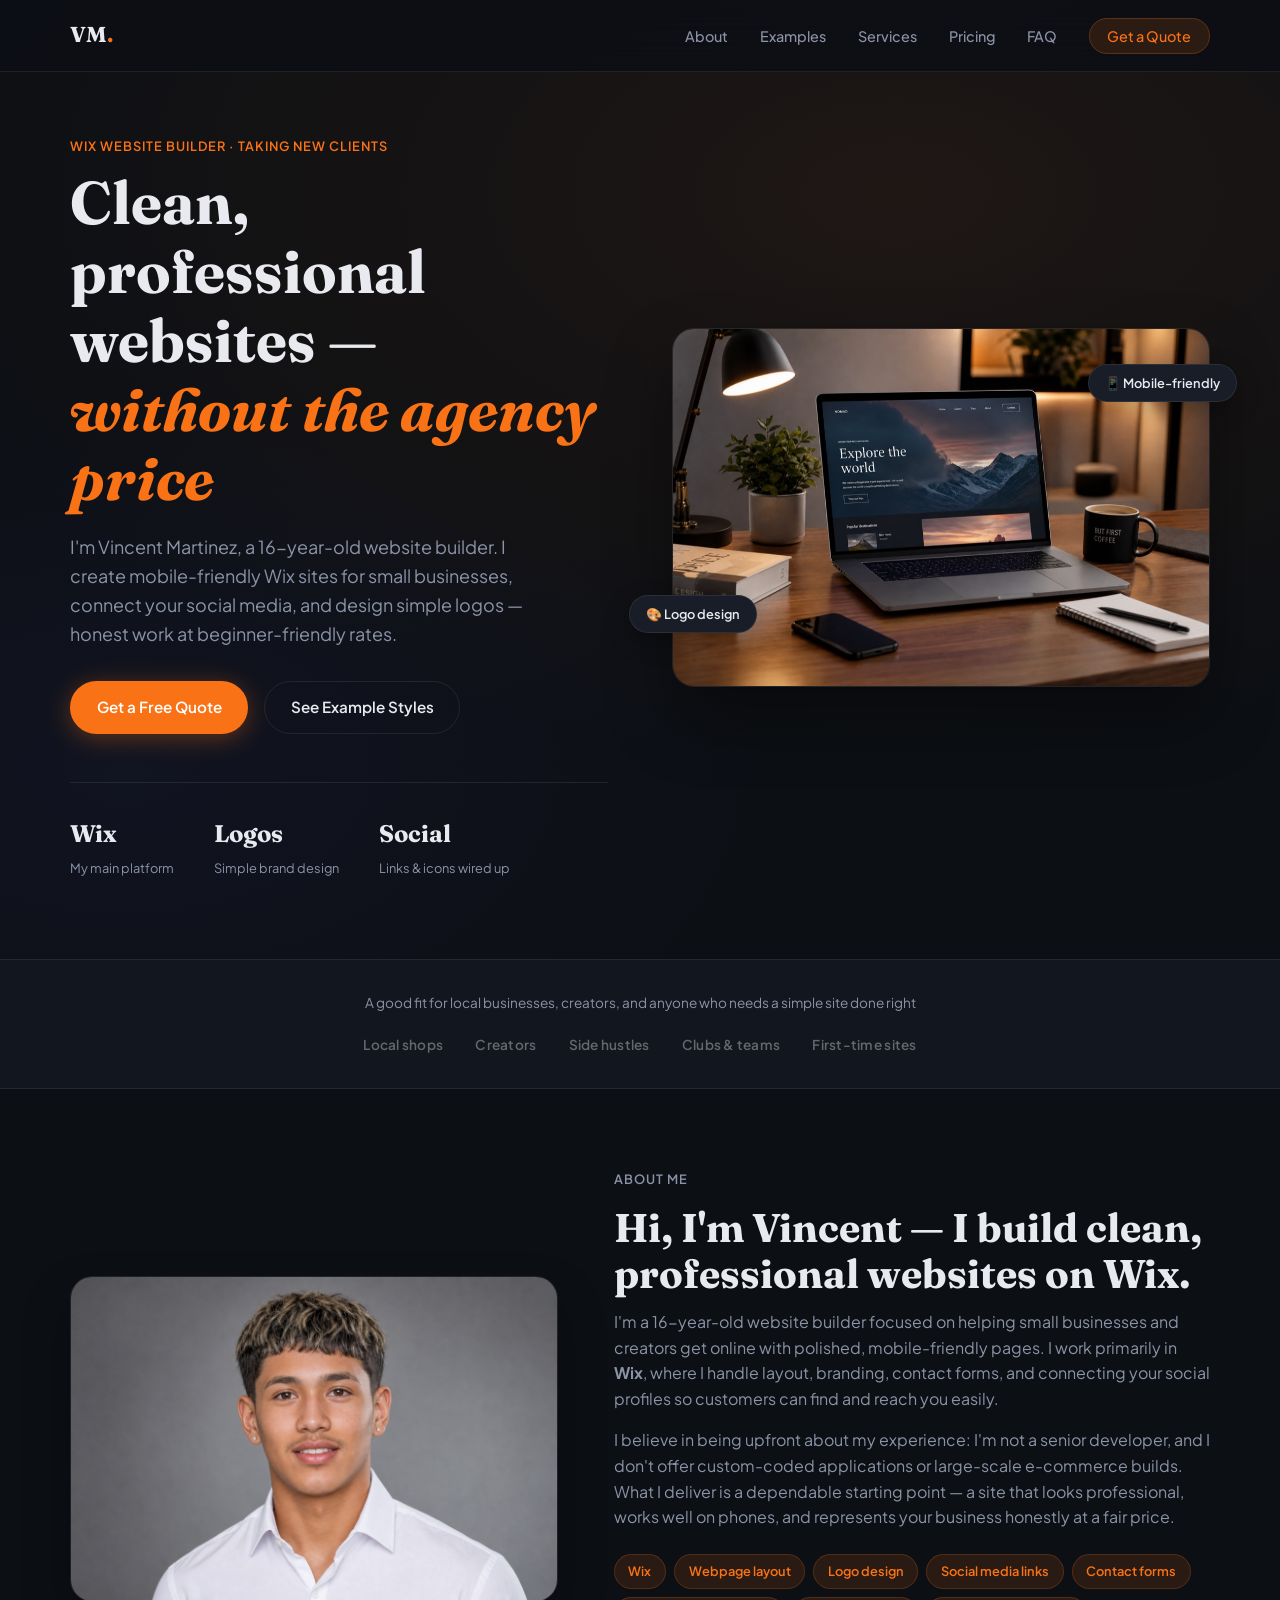
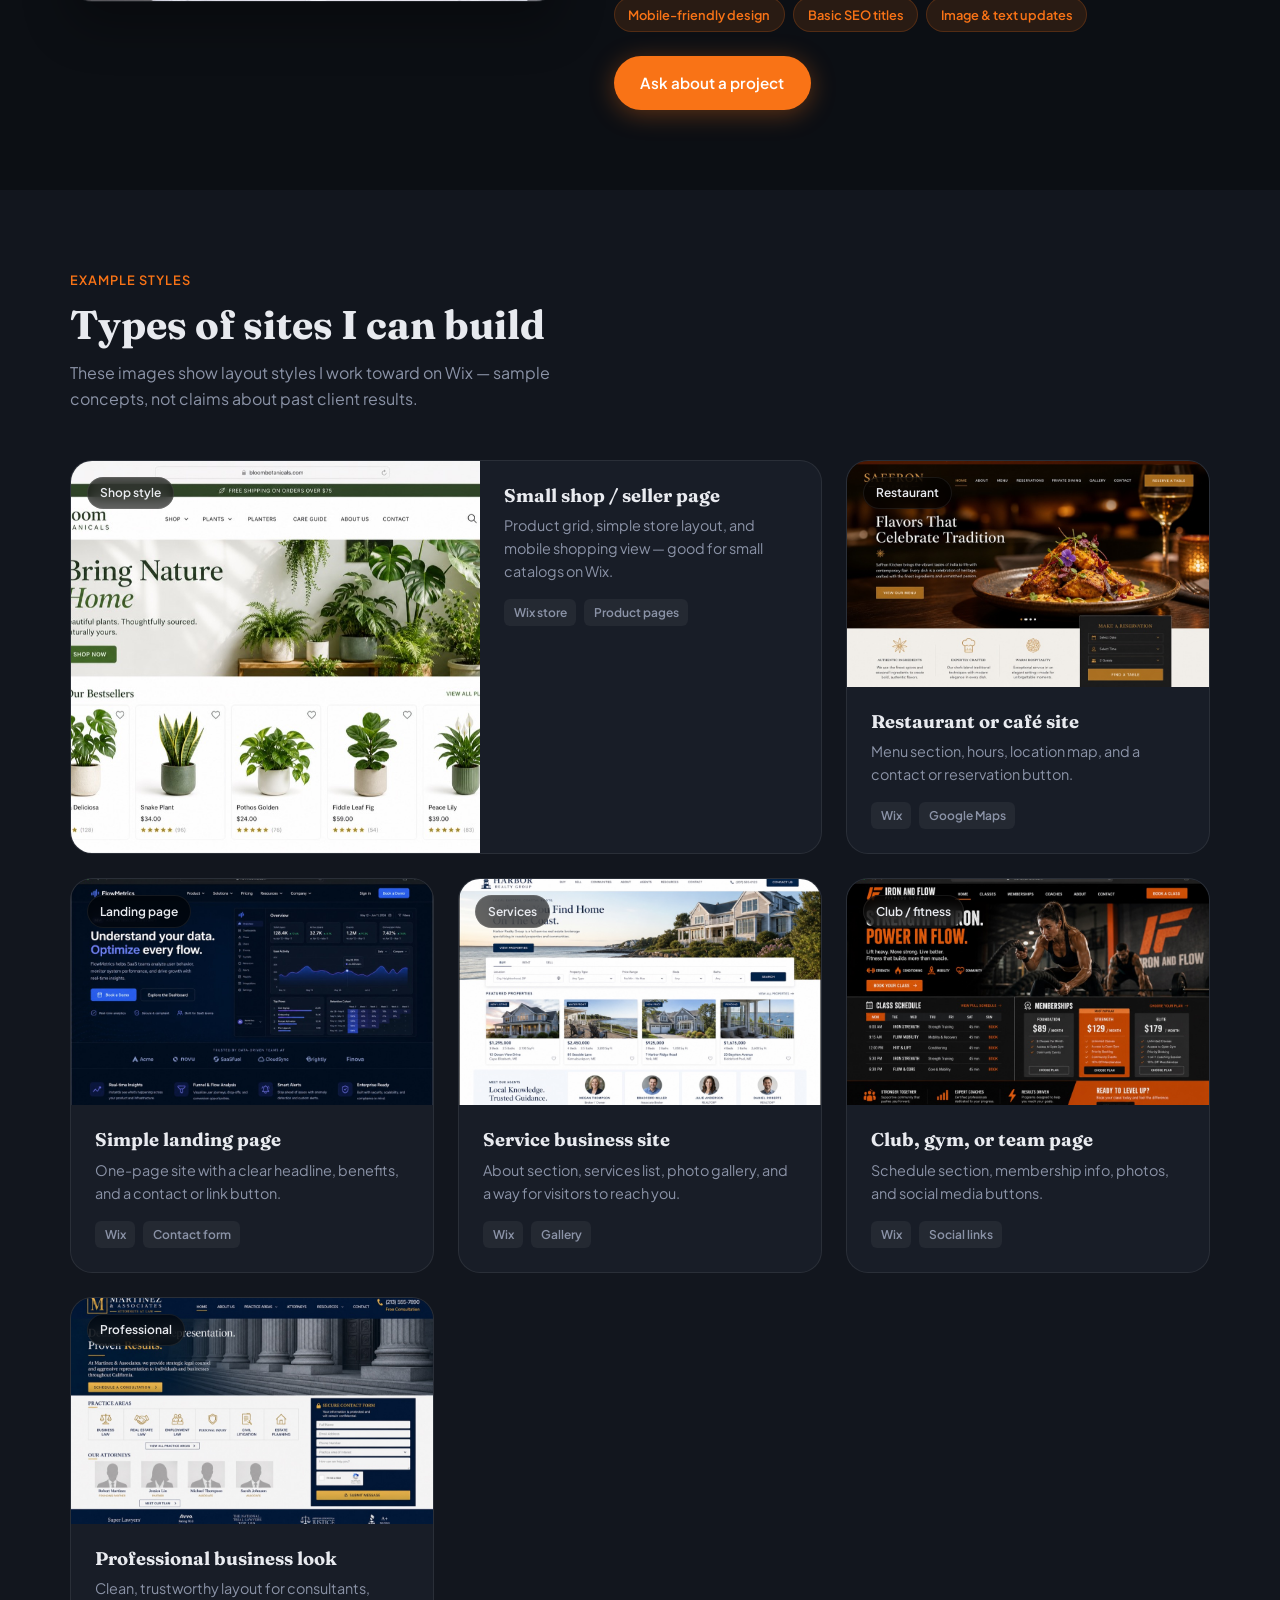
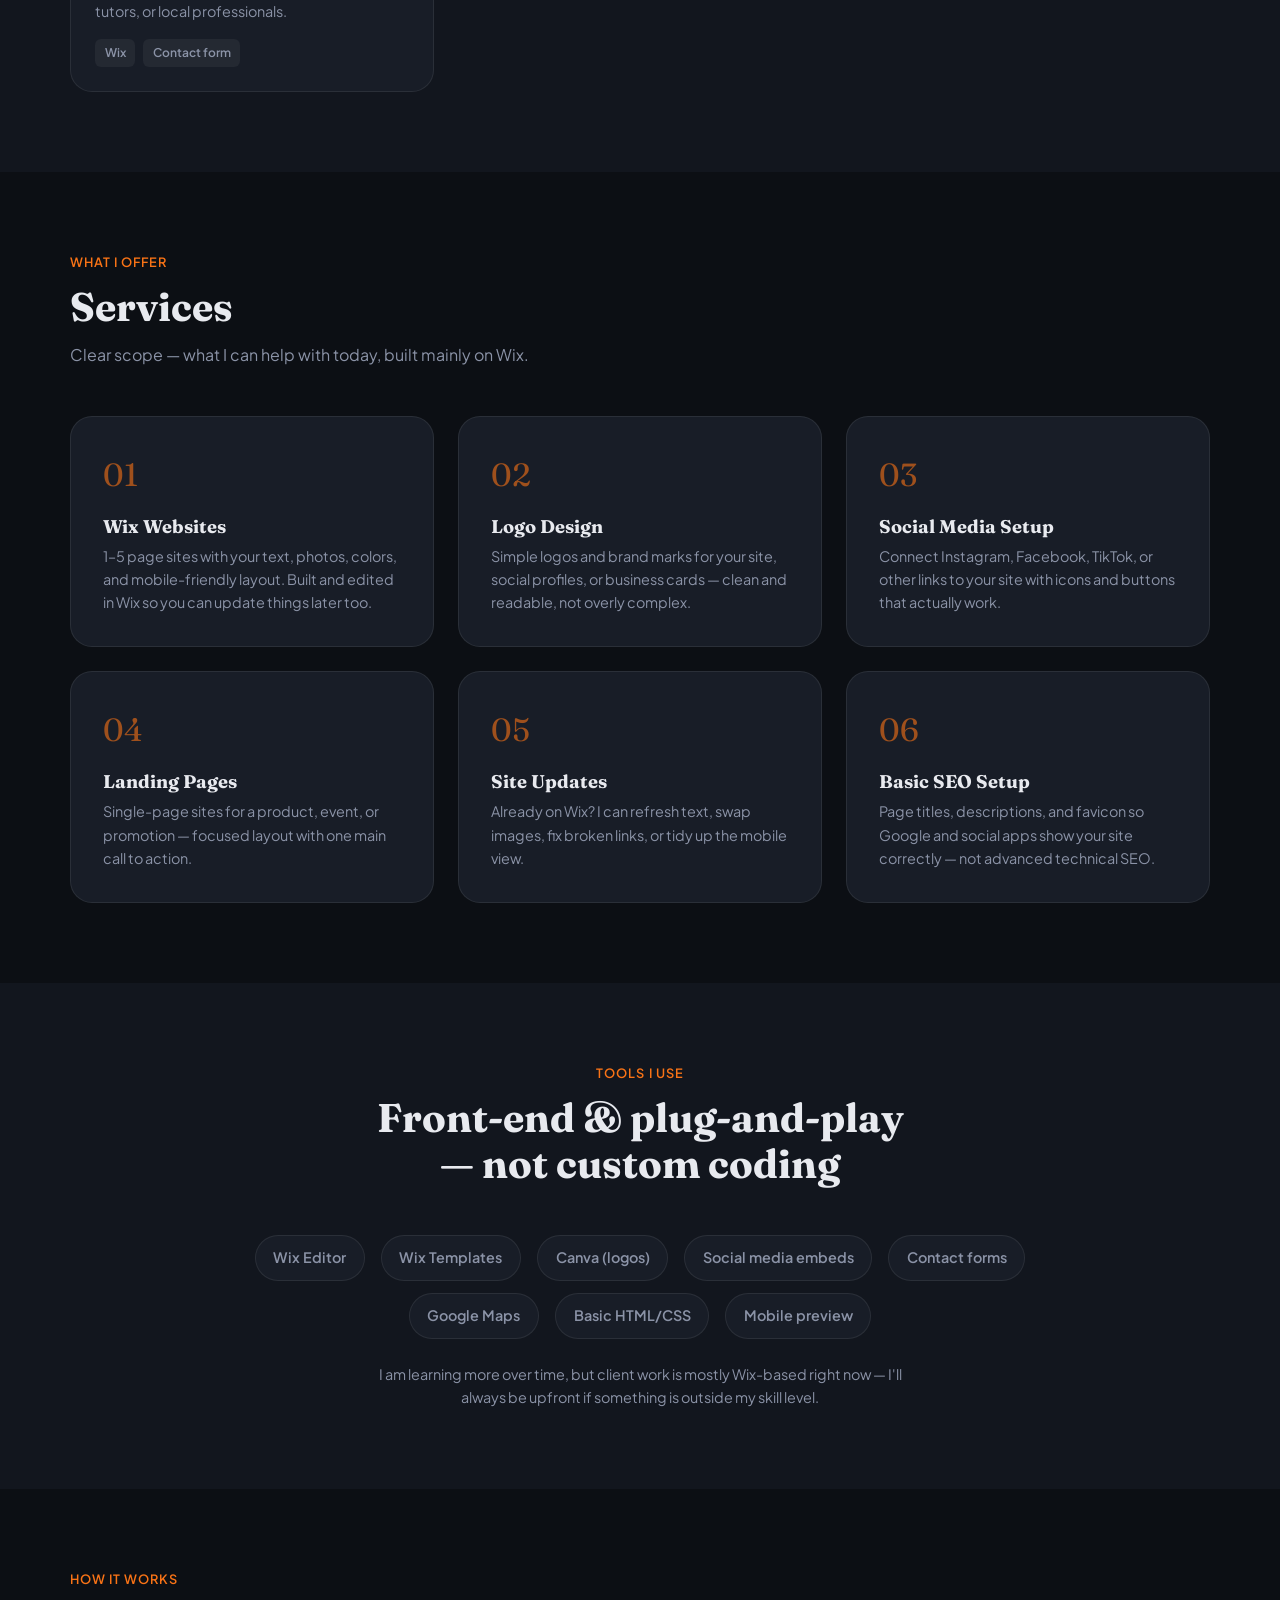
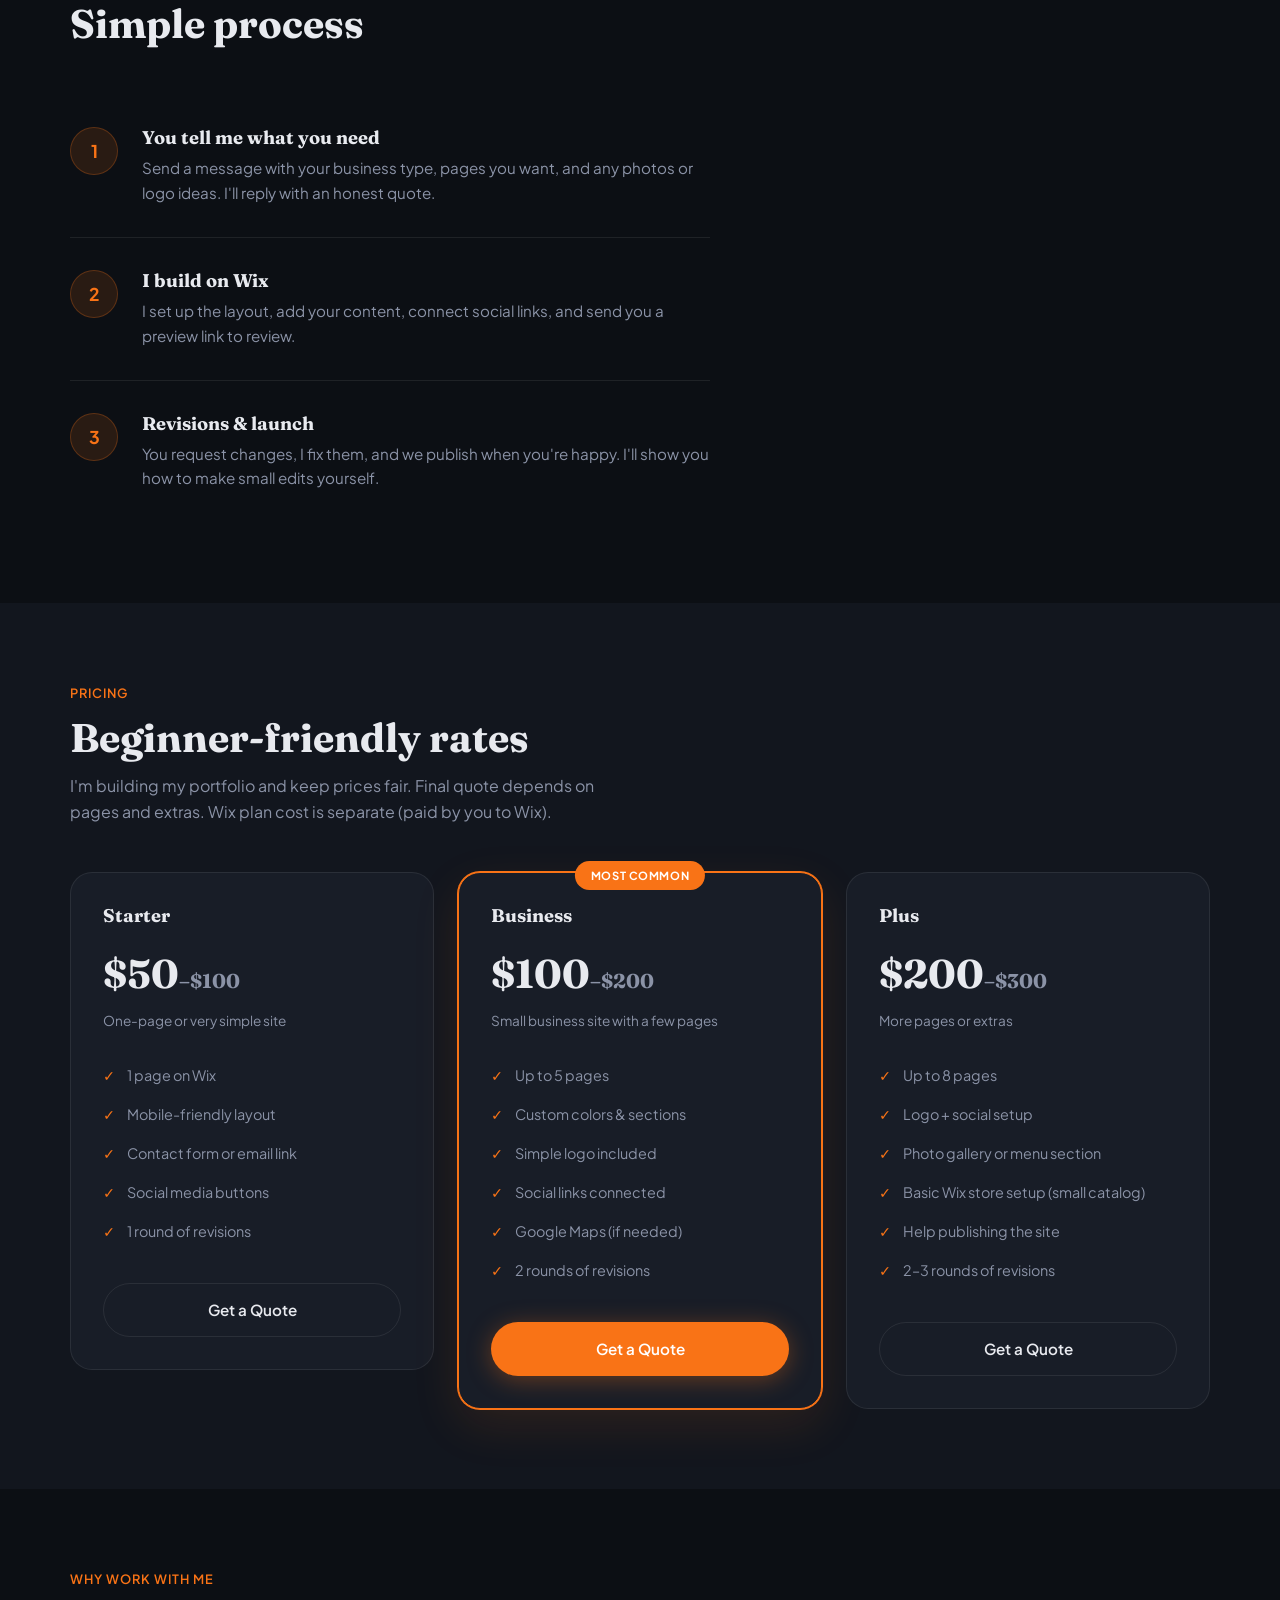
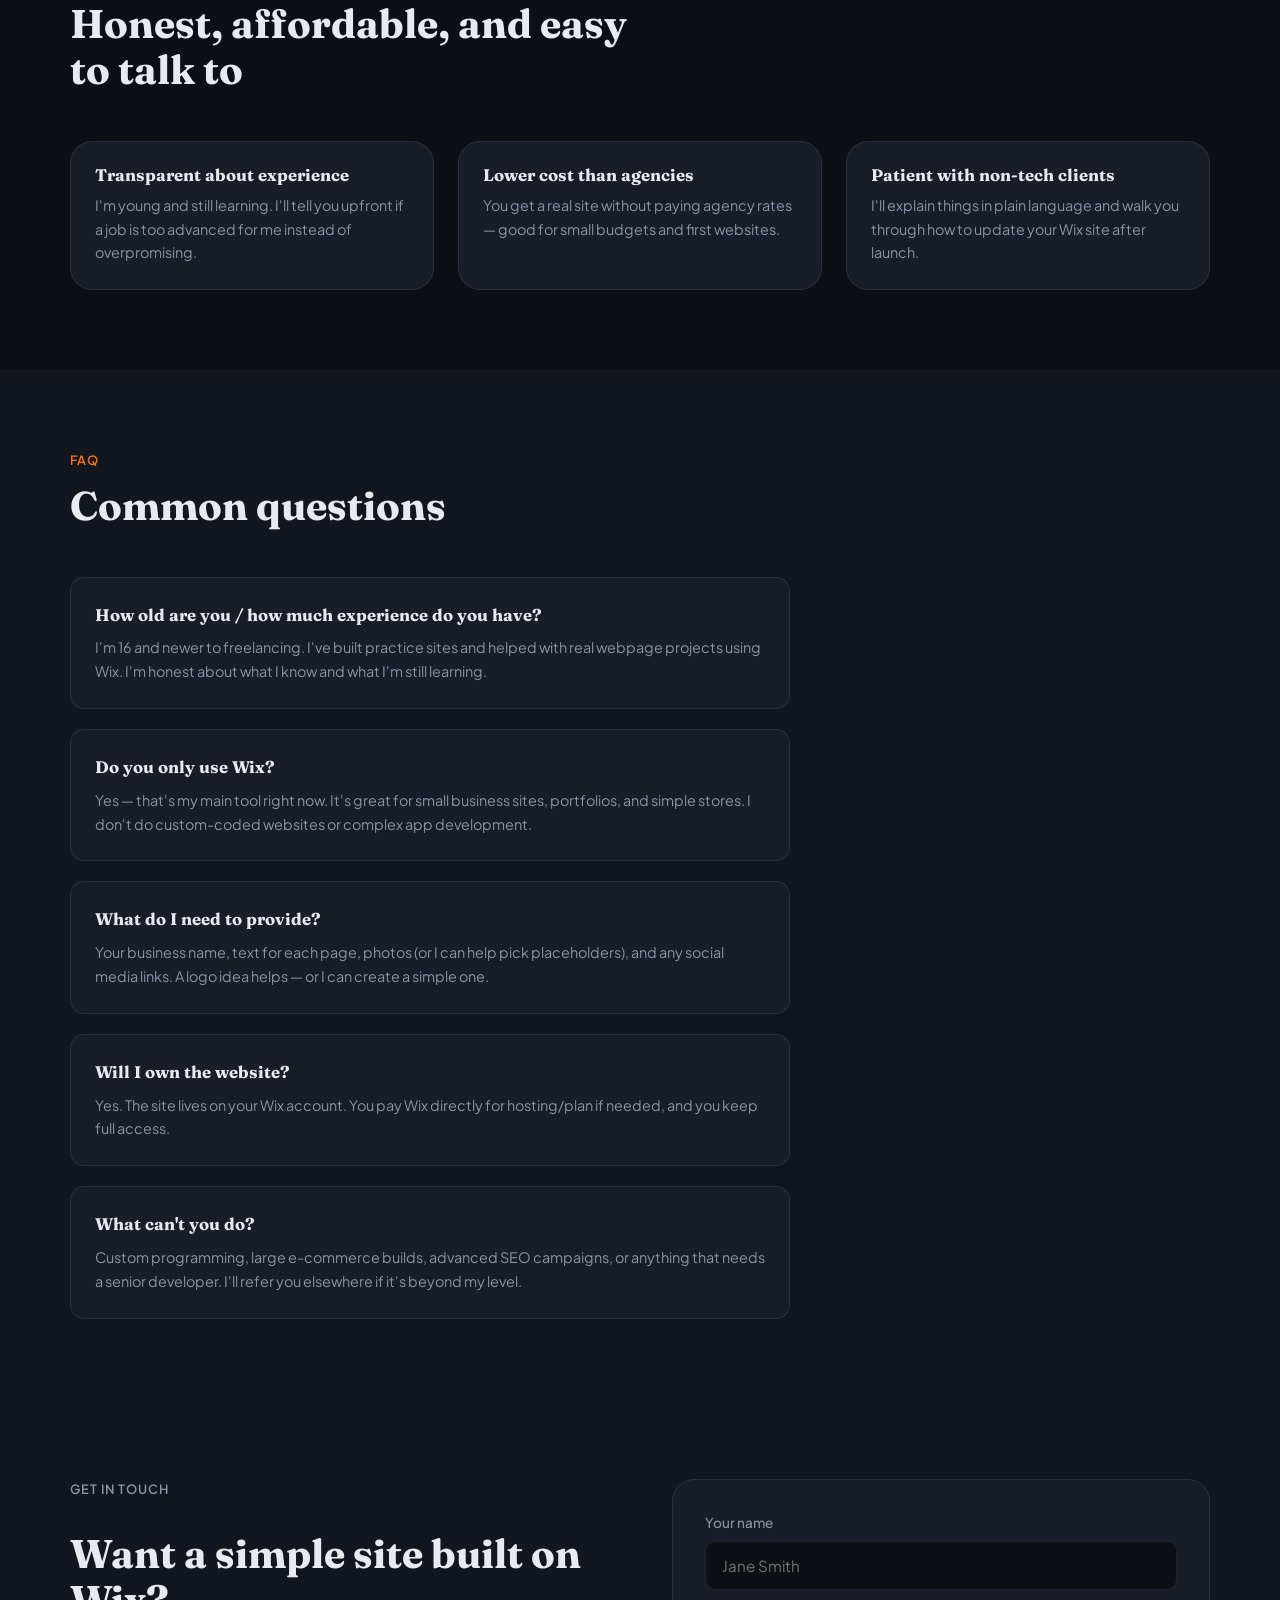
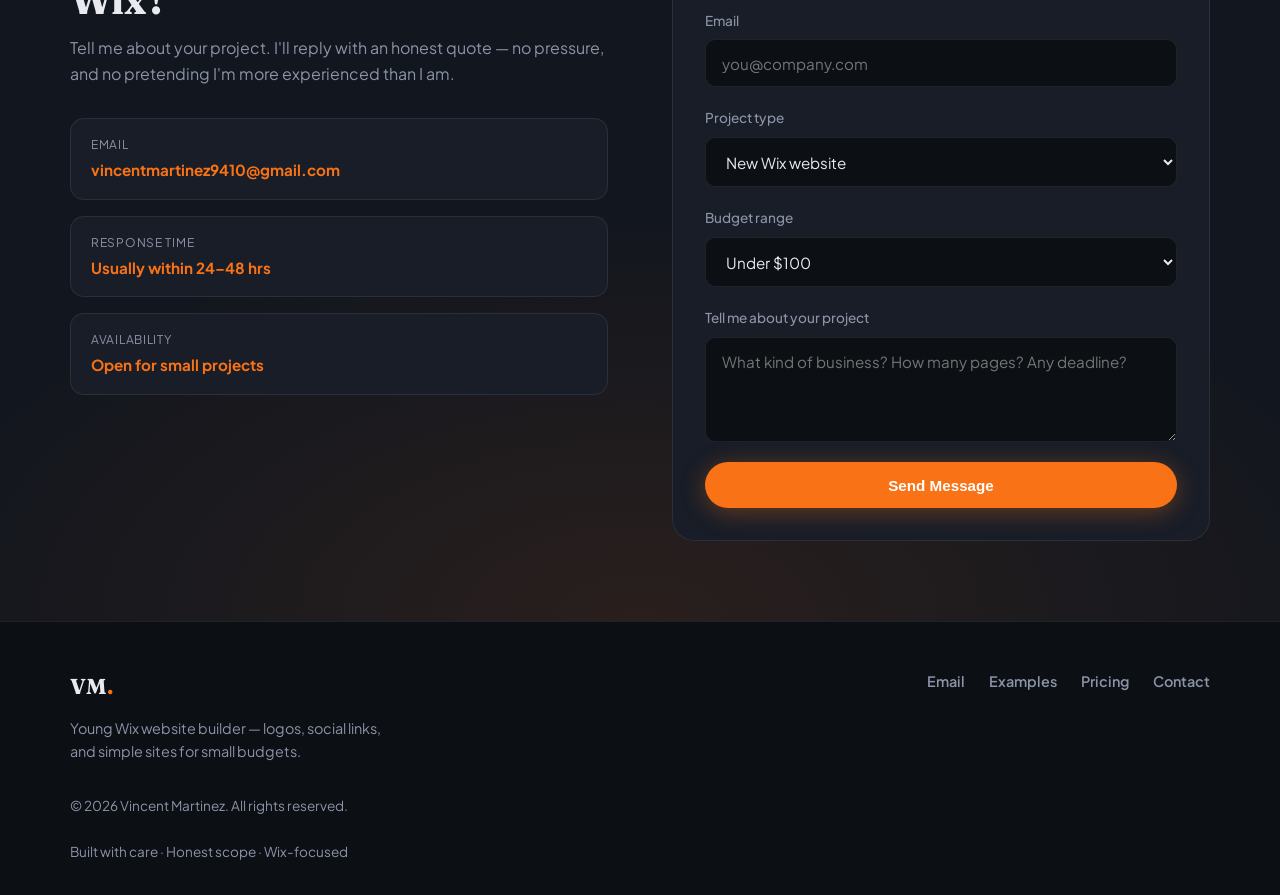
==== commit bddc4e90: "Polish About copy and add professional headshot from reference photo." ====
--- a/index.html
+++ b/index.html
@@ -121,9 +121,9 @@
         </figure>
         <div class="about-content">
           <p class="eyebrow">About Me</p>
-          <h2>Hi, I'm Vincent — I build websites on Wix and keep it straightforward.</h2>
-          <p>I'm 16 and fairly new to freelancing, but I've spent a lot of time learning how to put together clean webpages using <strong>Wix</strong>. I like the plug-and-play side of web design — layouts, colors, mobile view, contact forms, and hooking up Instagram or Facebook so people can find you.</p>
-          <p>I'm not a senior developer and I won't pretend to be. I don't build custom-coded apps or complex e-commerce from scratch. What I <em>do</em> offer is an affordable, honest starting point: a site that looks professional, works on phones, and represents your business well.</p>
+          <h2>Hi, I'm Vincent — I build clean, professional websites on Wix.</h2>
+          <p>I'm a 16-year-old website builder focused on helping small businesses and creators get online with polished, mobile-friendly pages. I work primarily in <strong>Wix</strong>, where I handle layout, branding, contact forms, and connecting your social profiles so customers can find and reach you easily.</p>
+          <p>I believe in being upfront about my experience: I'm not a senior developer, and I don't offer custom-coded applications or large-scale e-commerce builds. What I deliver is a dependable starting point — a site that looks professional, works well on phones, and represents your business honestly at a fair price.</p>
           <ul class="skill-tags" aria-label="Skills">
             <li>Wix</li>
             <li>Webpage layout</li>
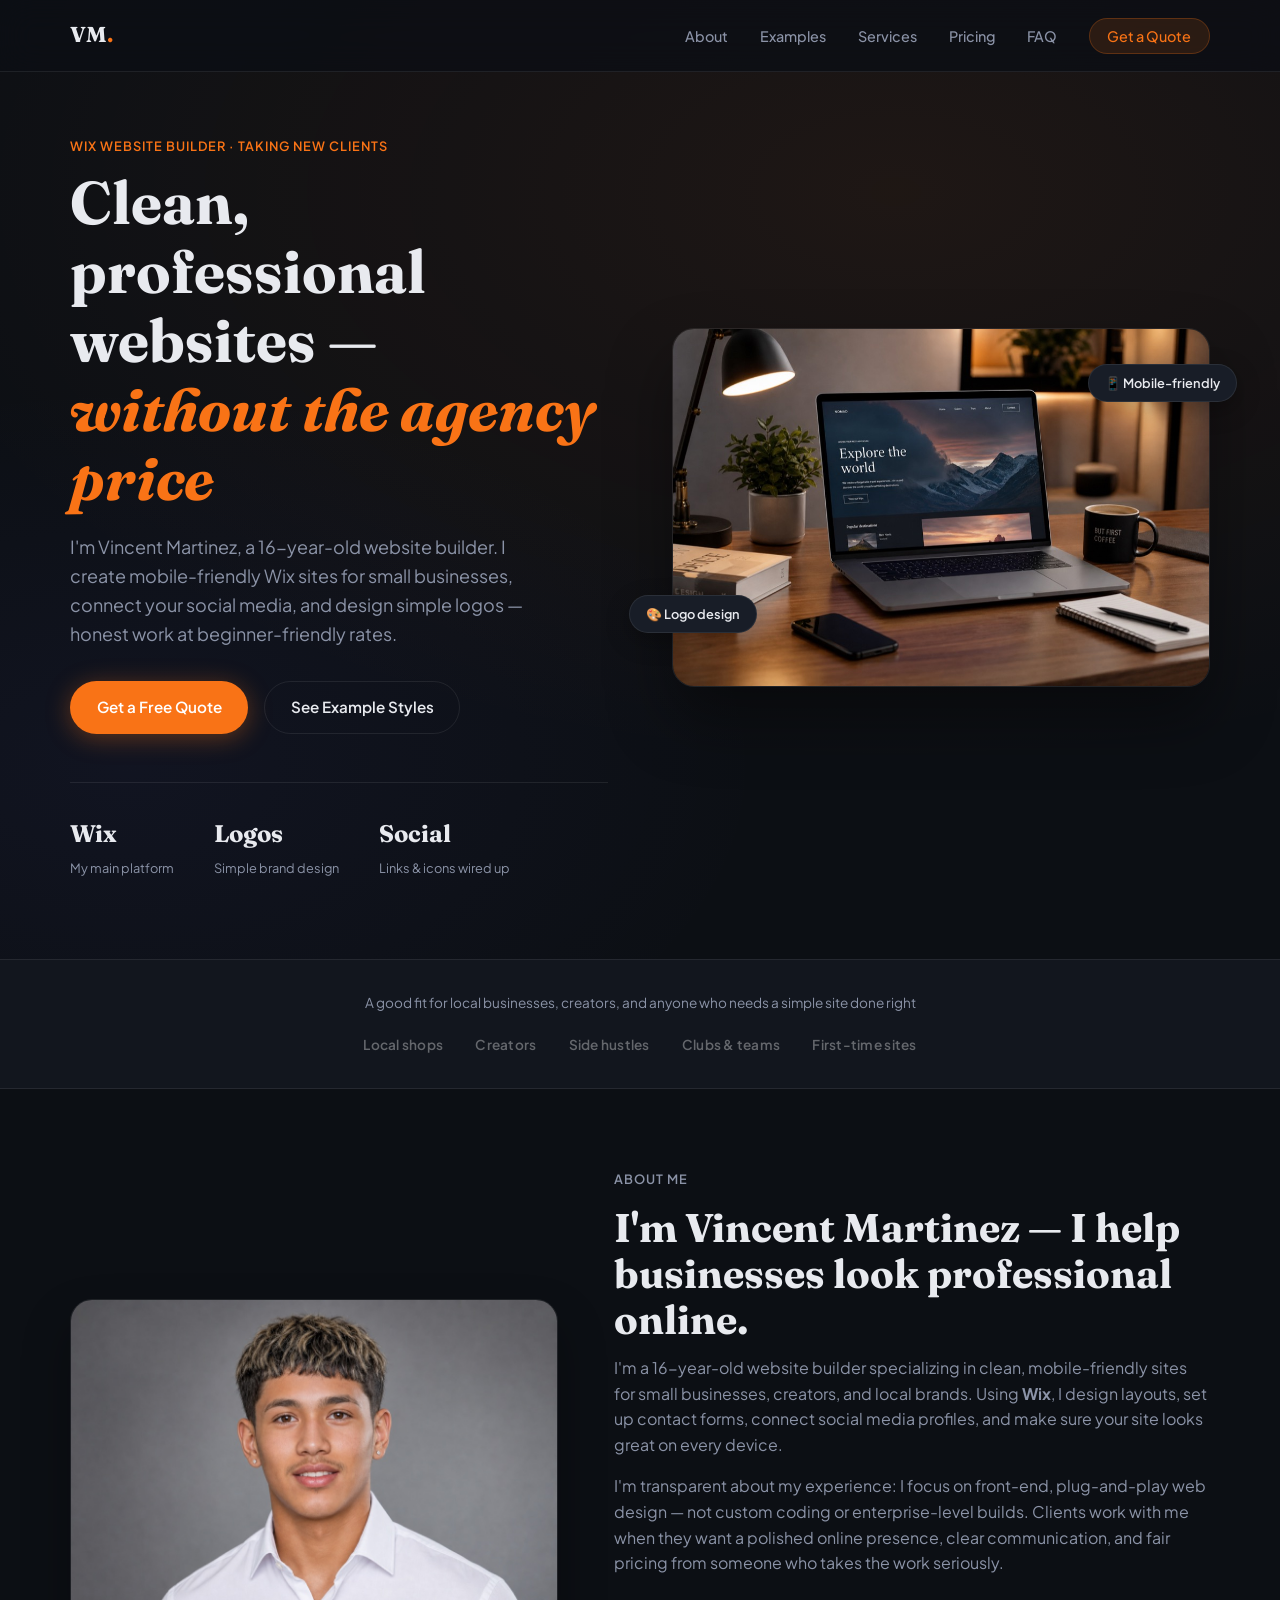
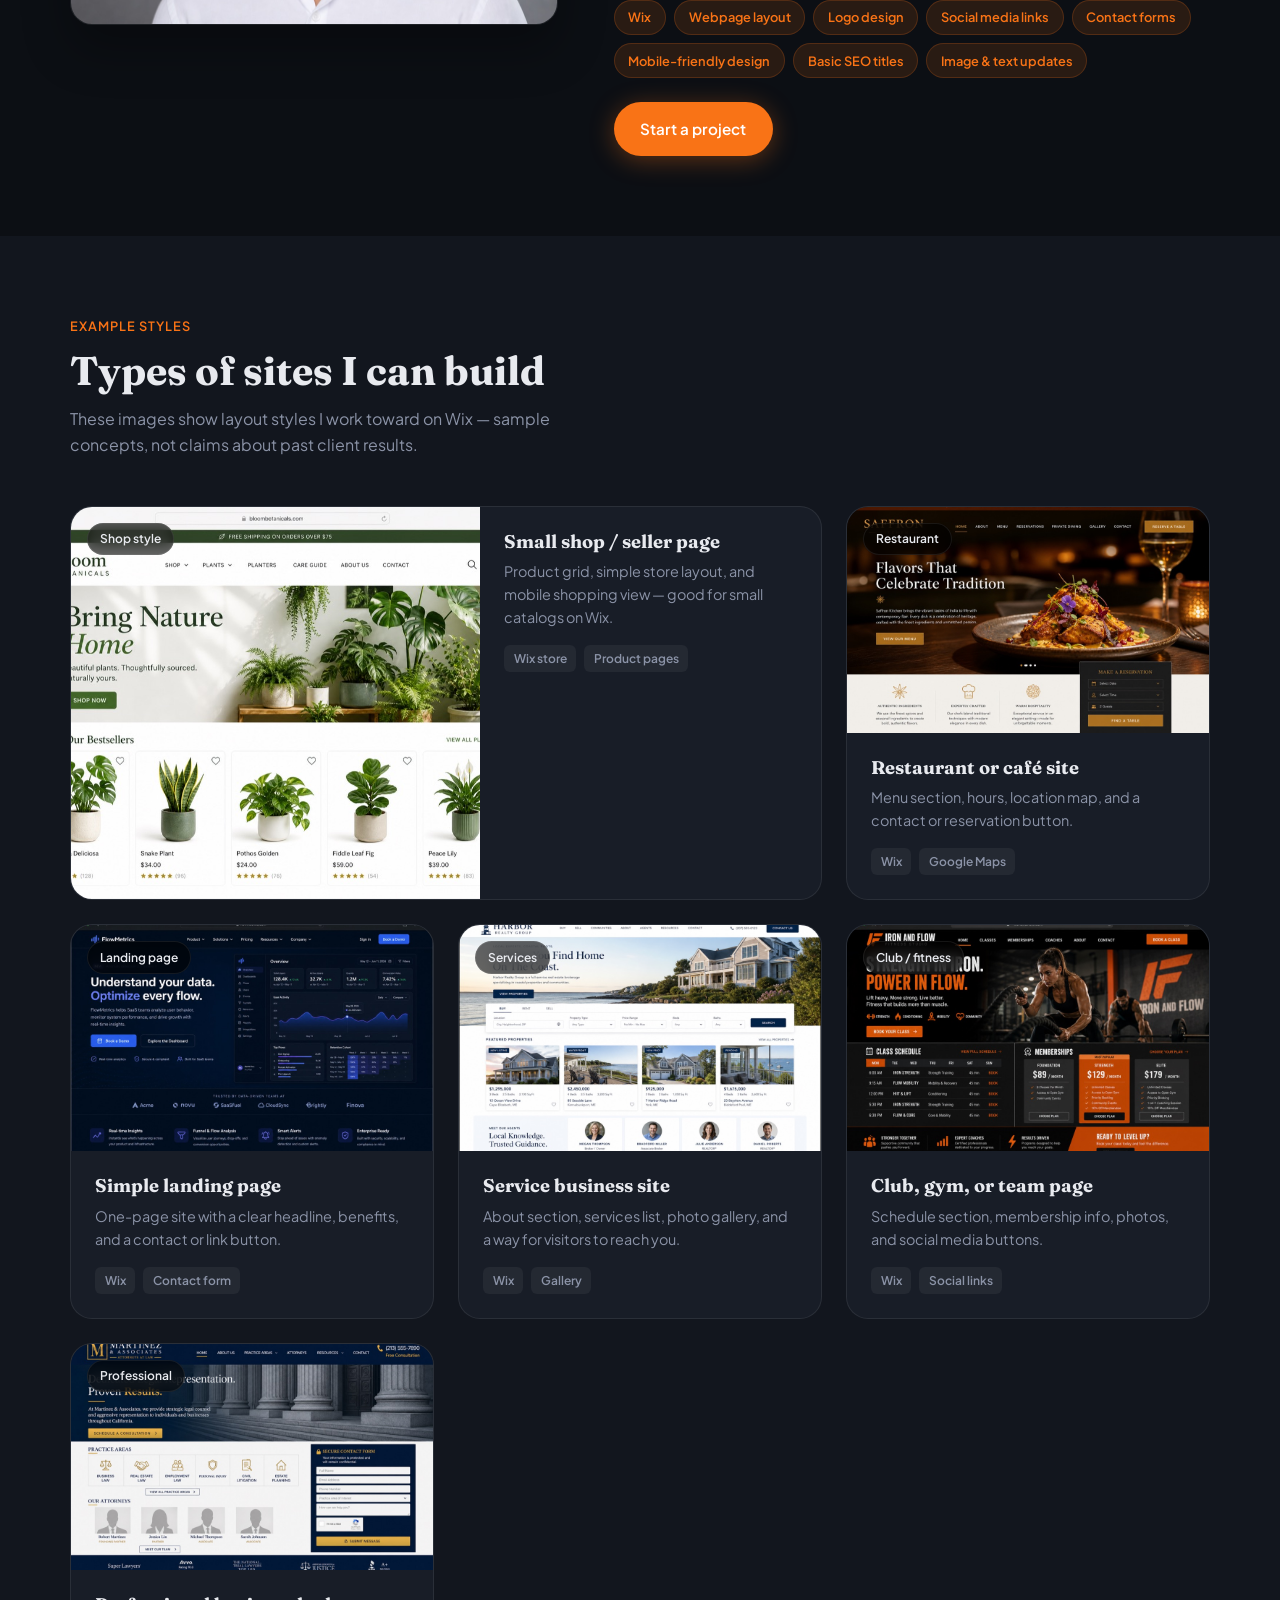
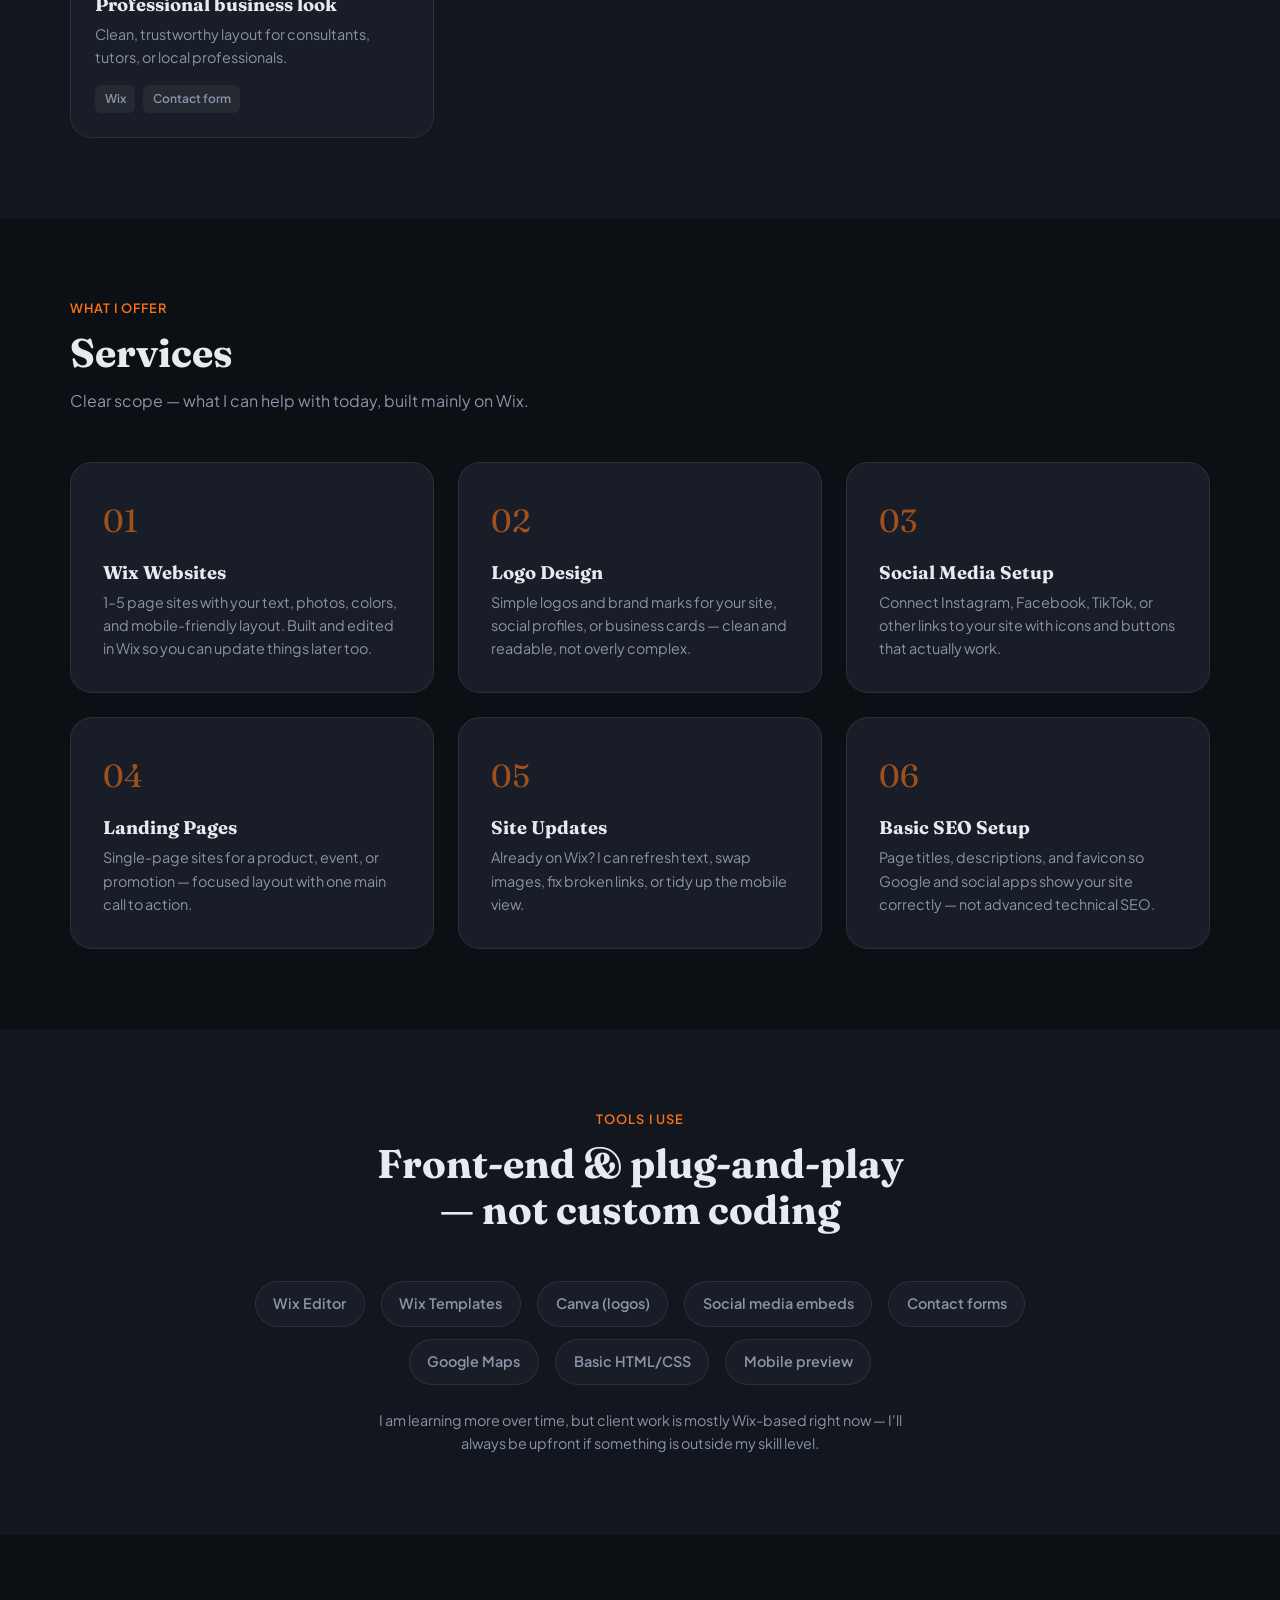
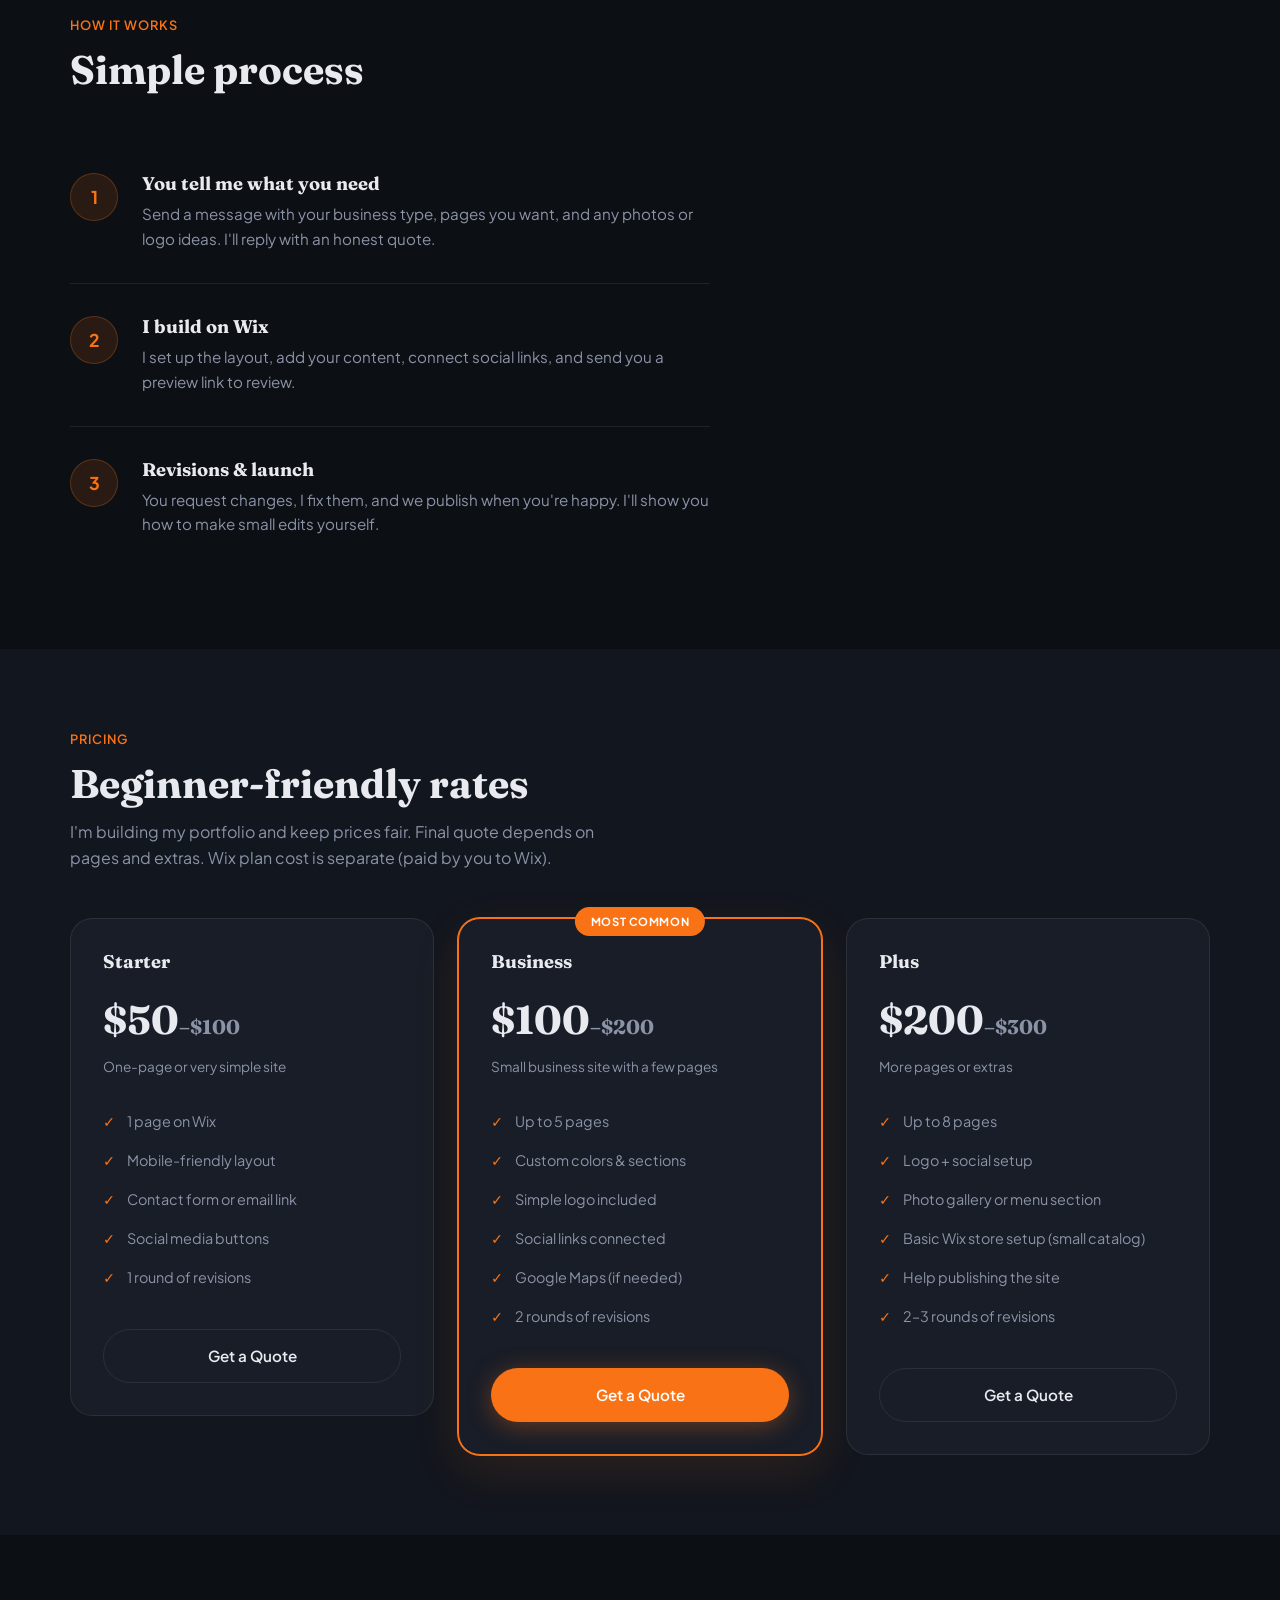
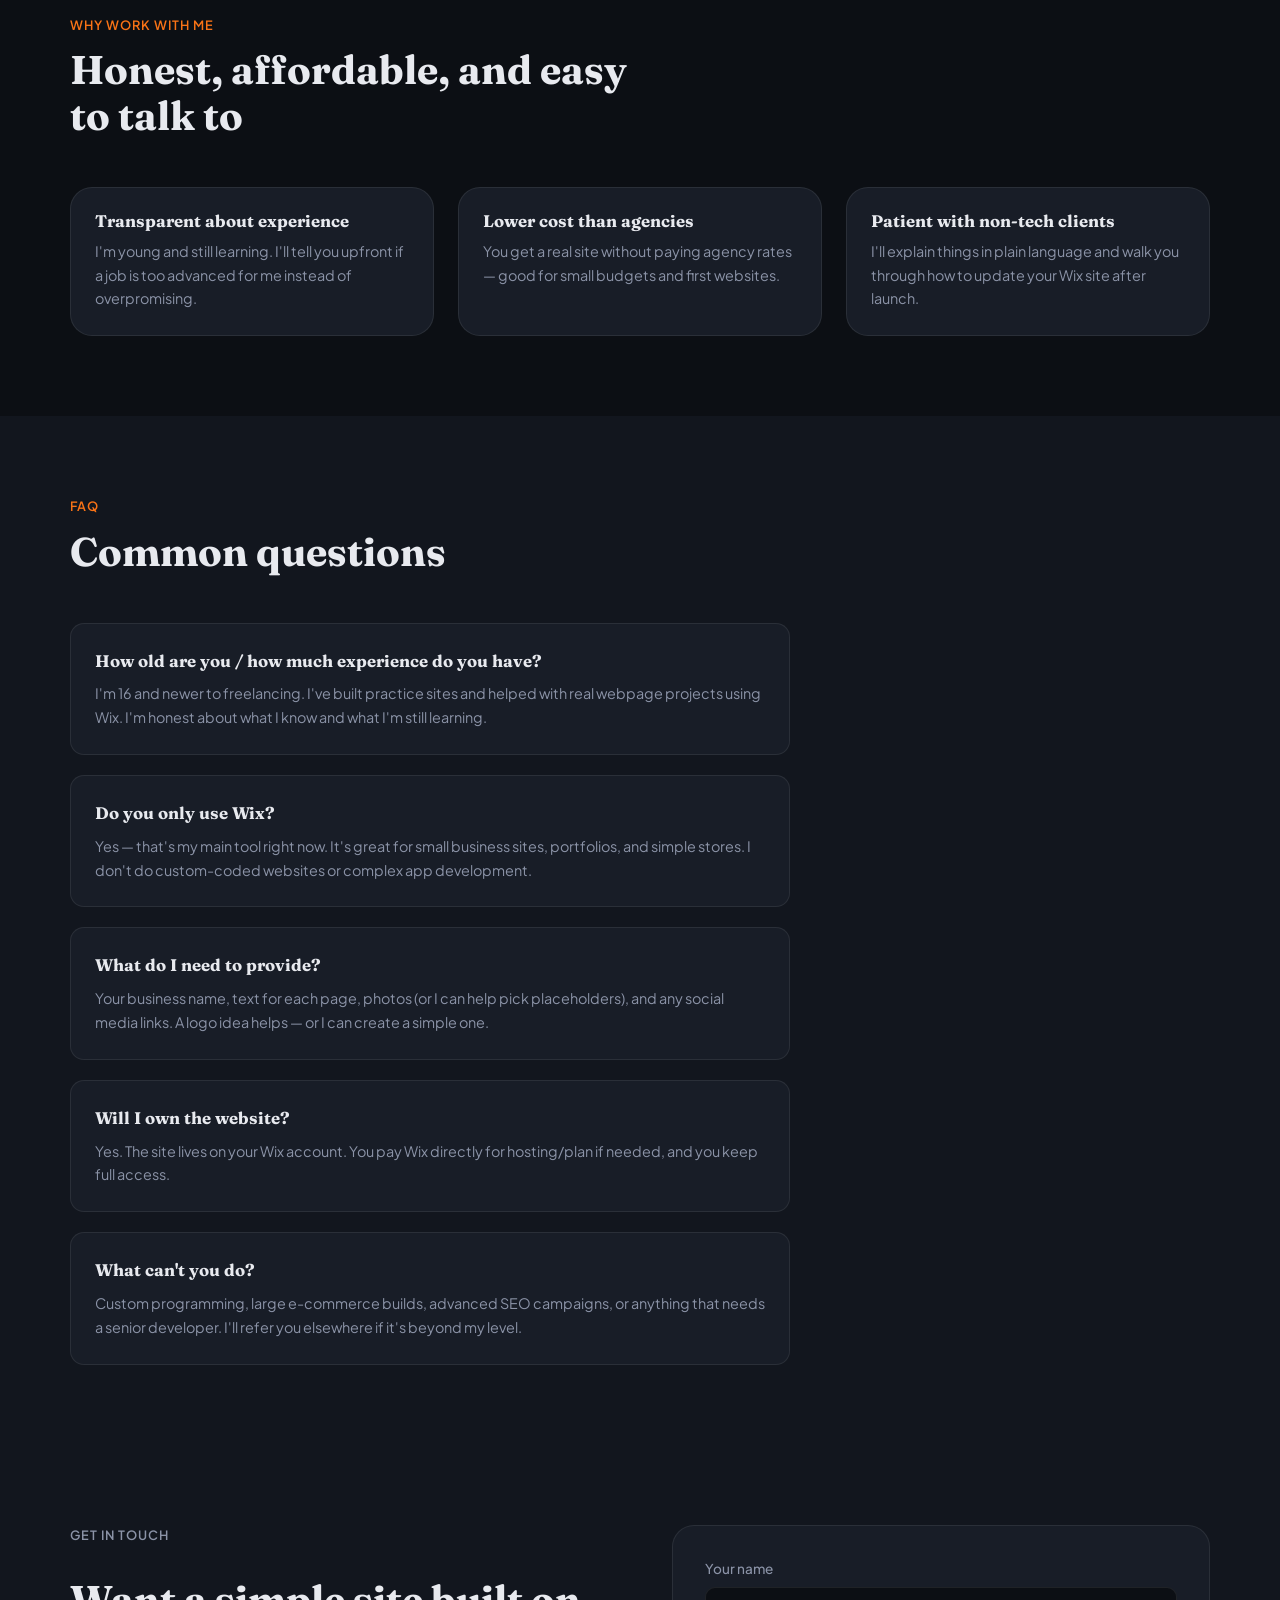
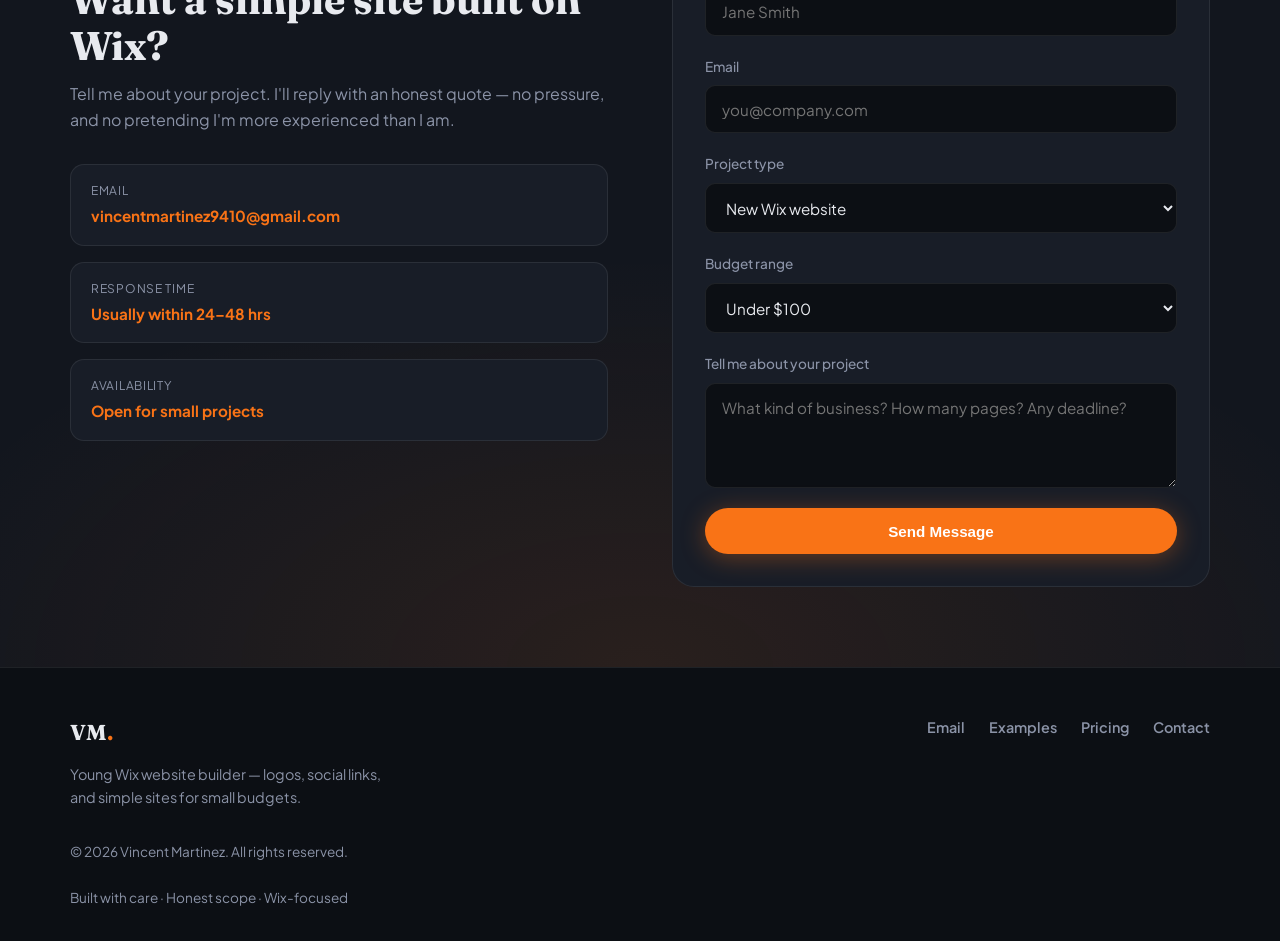
==== commit caaa6b34: "Final About polish and headshot cache-bust for share-ready portfolio." ====
--- a/index.html
+++ b/index.html
@@ -117,13 +117,13 @@
     <section class="section" id="about">
       <div class="container about-grid">
         <figure class="about-photo">
-          <img src="images/about/vincent-martinez.jpg" alt="Vincent Martinez, Wix website builder" width="400" height="500" loading="lazy">
+          <img src="images/about/vincent-martinez.jpg?v=2" alt="Vincent Martinez — professional headshot" width="400" height="500" loading="lazy">
         </figure>
         <div class="about-content">
           <p class="eyebrow">About Me</p>
-          <h2>Hi, I'm Vincent — I build clean, professional websites on Wix.</h2>
-          <p>I'm a 16-year-old website builder focused on helping small businesses and creators get online with polished, mobile-friendly pages. I work primarily in <strong>Wix</strong>, where I handle layout, branding, contact forms, and connecting your social profiles so customers can find and reach you easily.</p>
-          <p>I believe in being upfront about my experience: I'm not a senior developer, and I don't offer custom-coded applications or large-scale e-commerce builds. What I deliver is a dependable starting point — a site that looks professional, works well on phones, and represents your business honestly at a fair price.</p>
+          <h2>I'm Vincent Martinez — I help businesses look professional online.</h2>
+          <p>I'm a 16-year-old website builder specializing in clean, mobile-friendly sites for small businesses, creators, and local brands. Using <strong>Wix</strong>, I design layouts, set up contact forms, connect social media profiles, and make sure your site looks great on every device.</p>
+          <p>I'm transparent about my experience: I focus on front-end, plug-and-play web design — not custom coding or enterprise-level builds. Clients work with me when they want a polished online presence, clear communication, and fair pricing from someone who takes the work seriously.</p>
           <ul class="skill-tags" aria-label="Skills">
             <li>Wix</li>
             <li>Webpage layout</li>
@@ -134,7 +134,7 @@
             <li>Basic SEO titles</li>
             <li>Image &amp; text updates</li>
           </ul>
-          <a href="#contact" class="btn btn-primary">Ask about a project</a>
+          <a href="#contact" class="btn btn-primary">Start a project</a>
         </div>
       </div>
     </section>
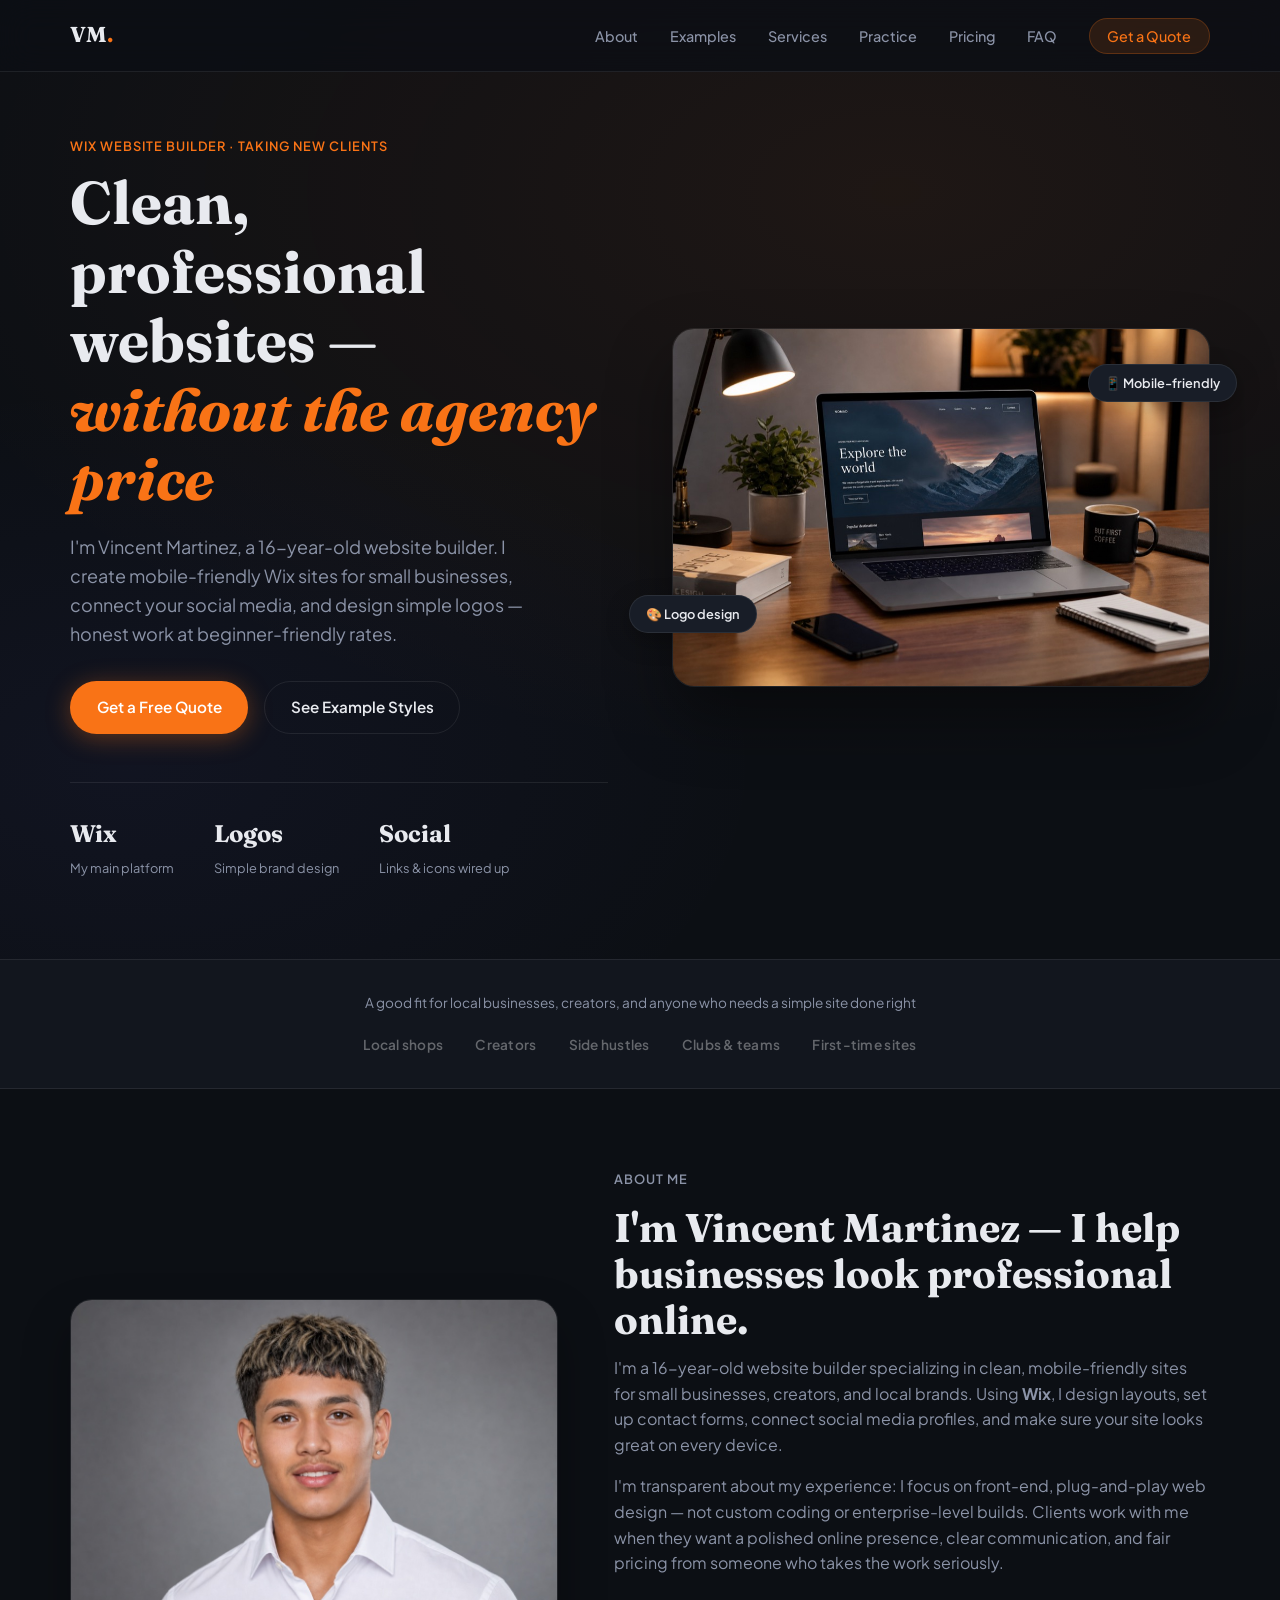
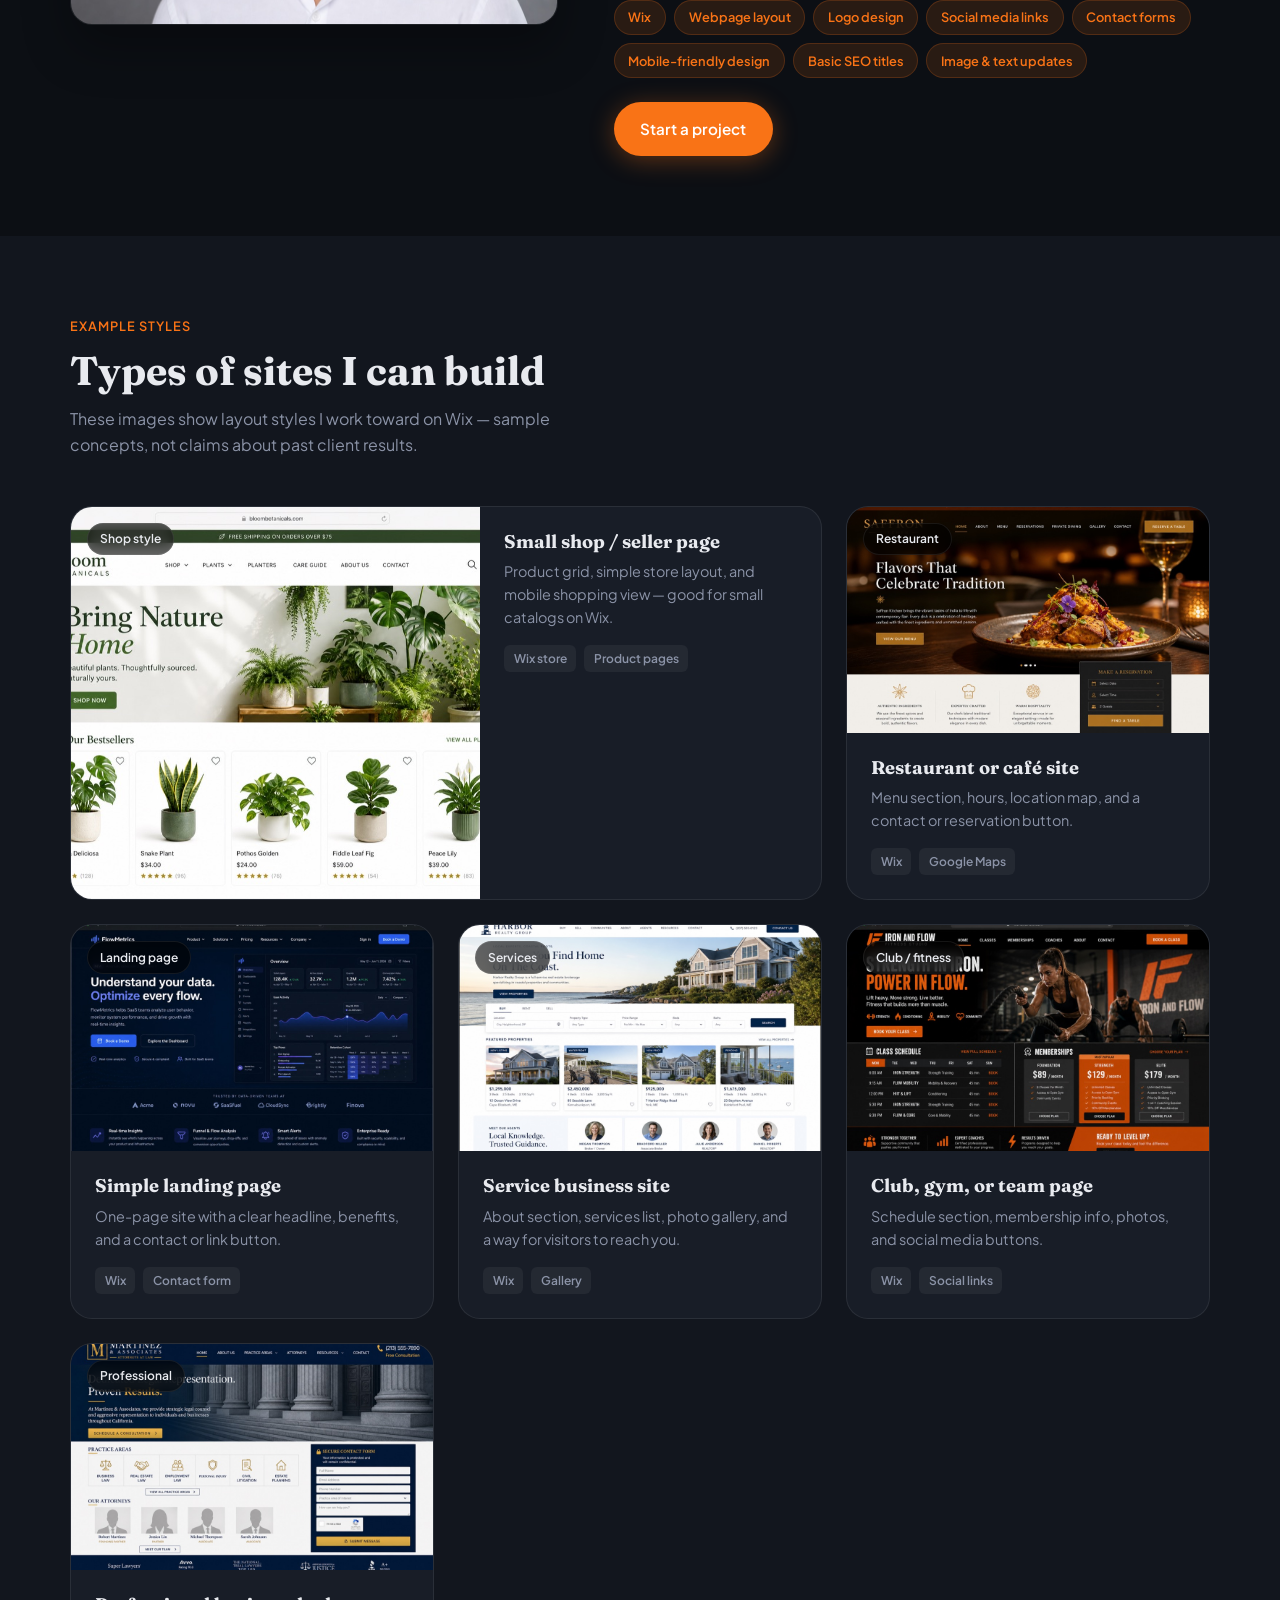
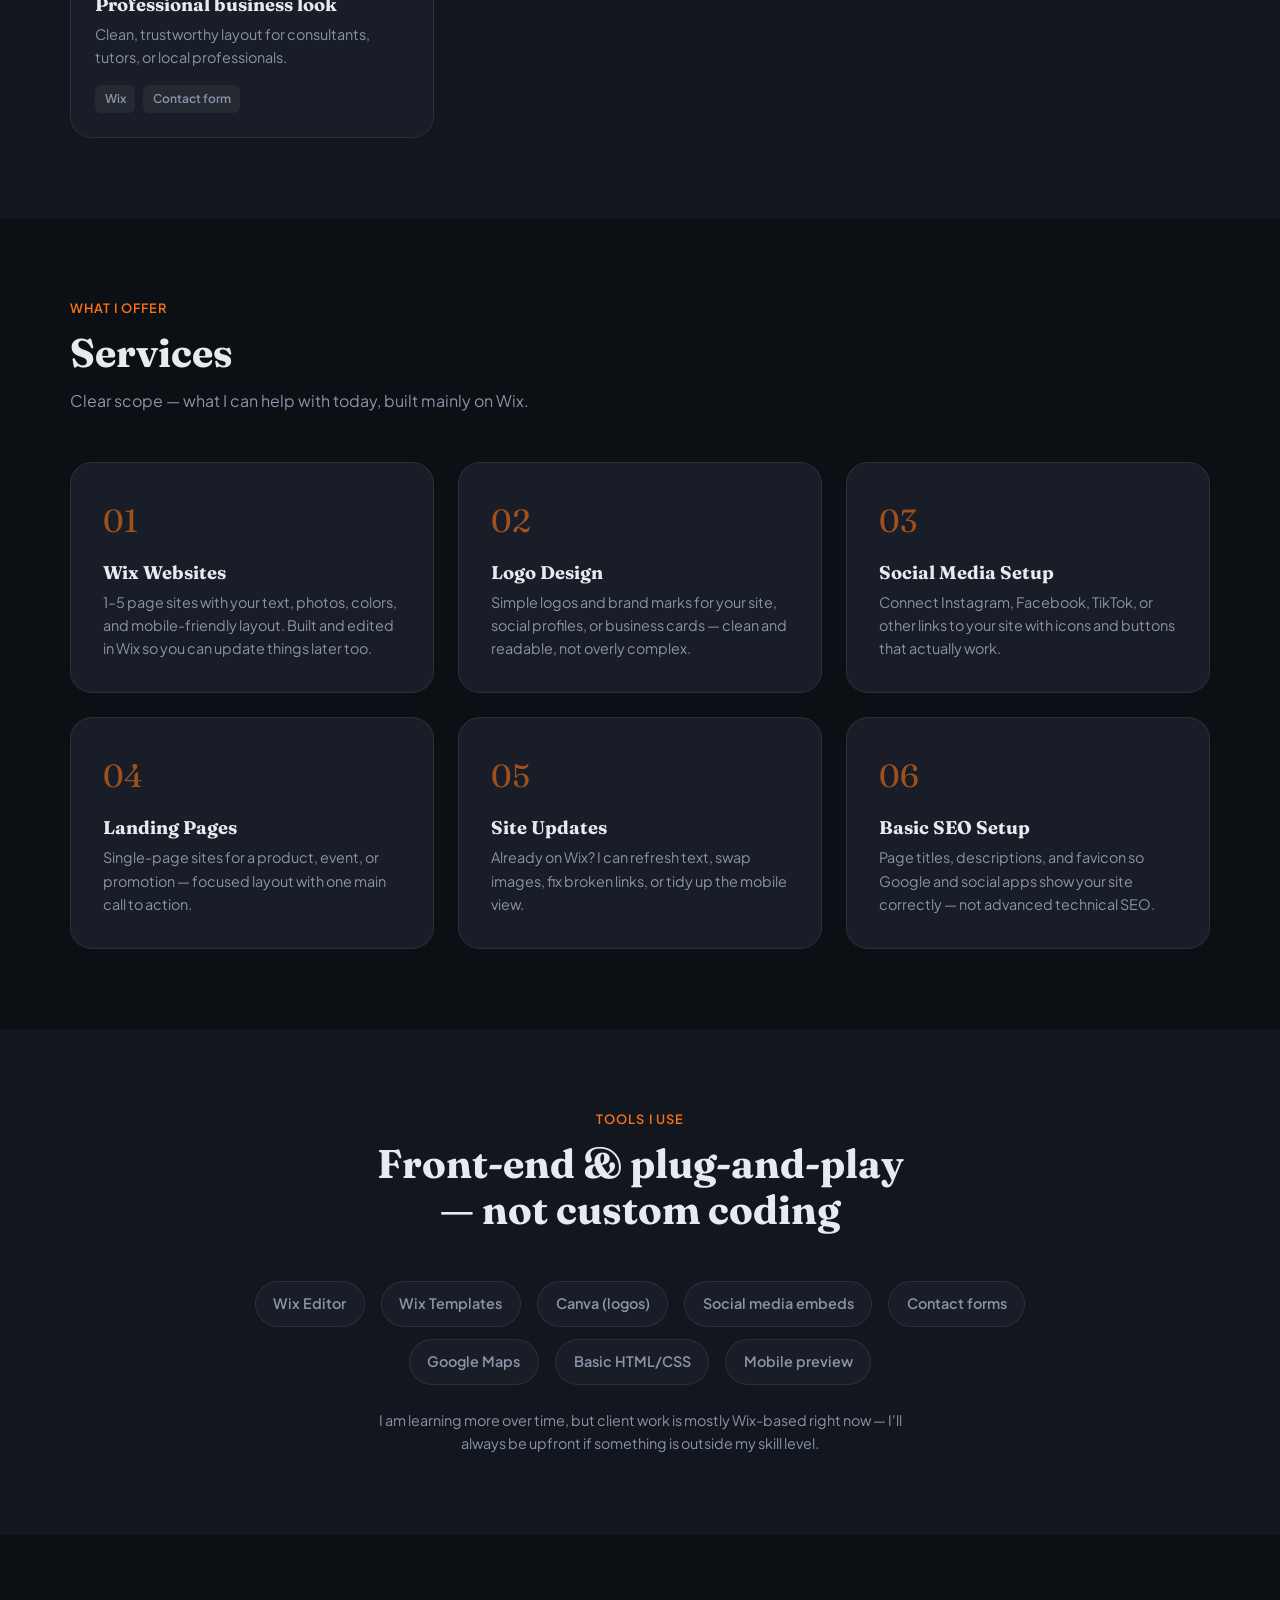
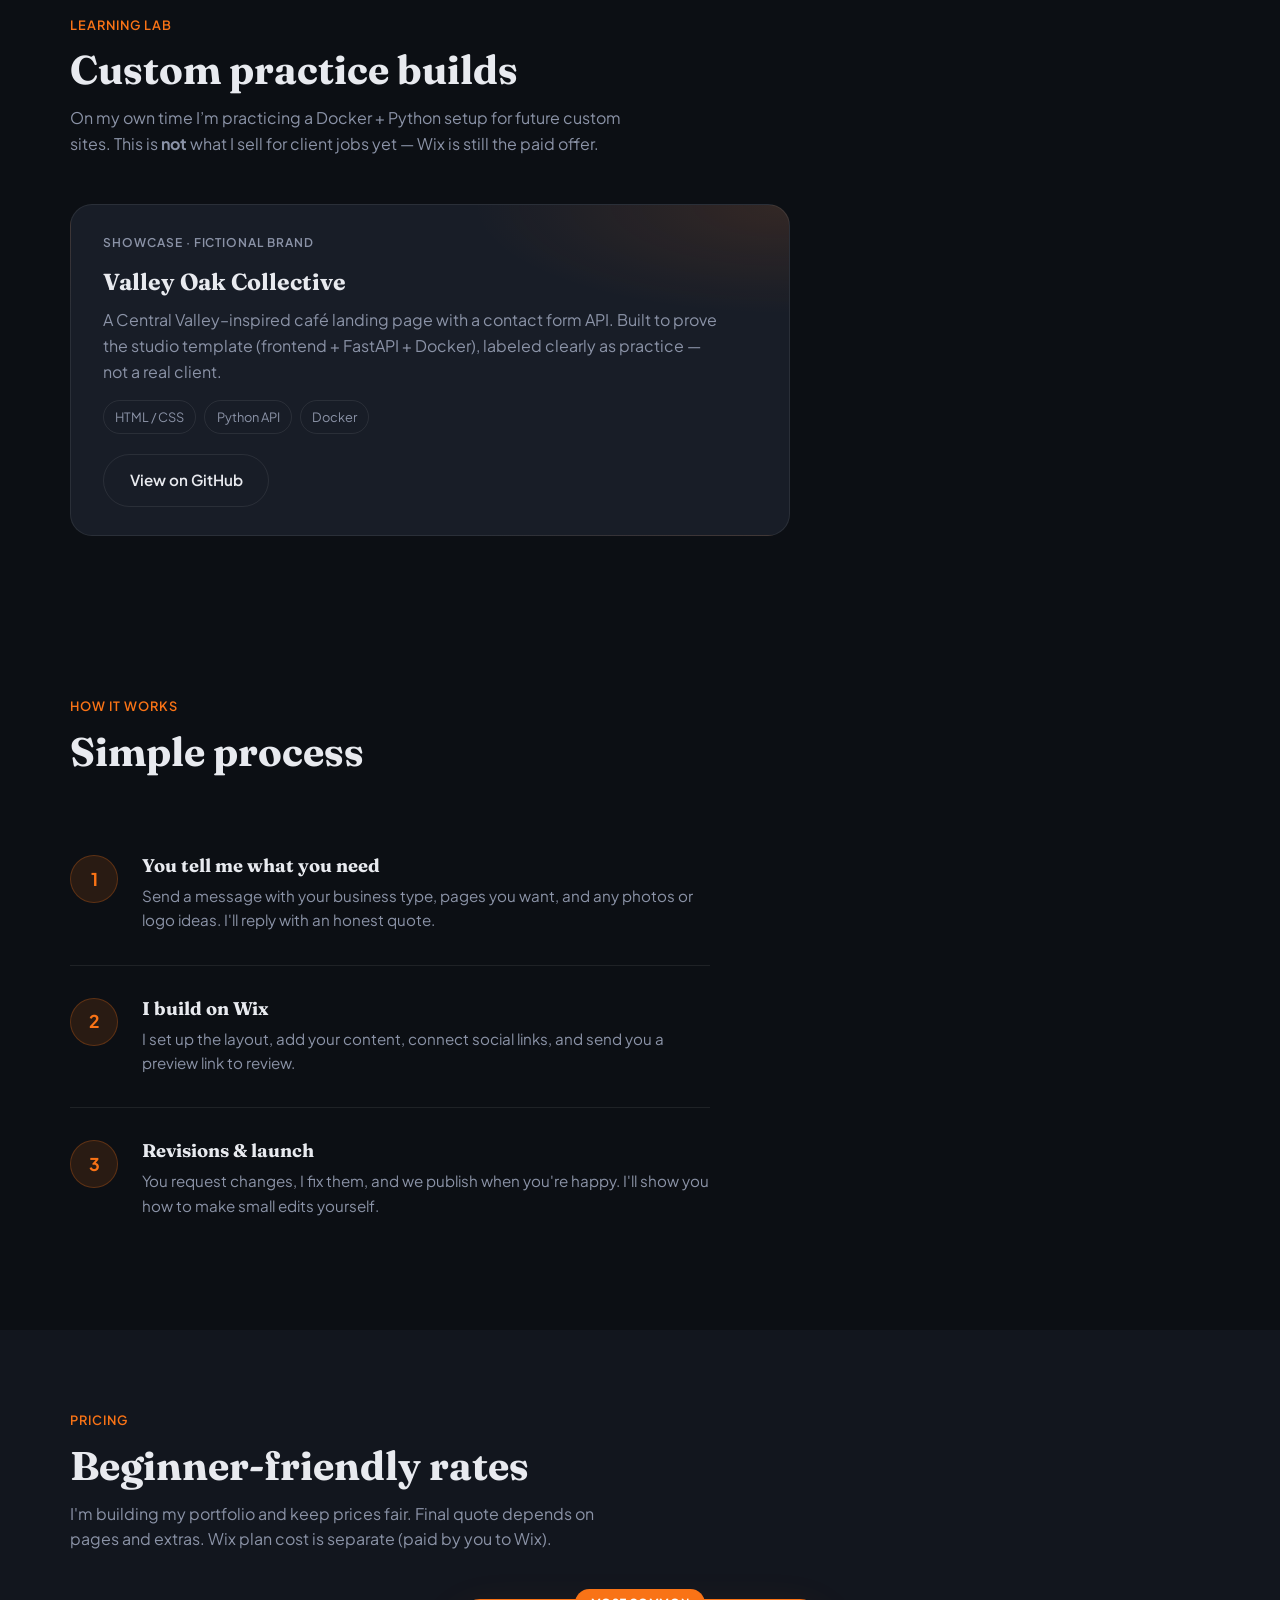
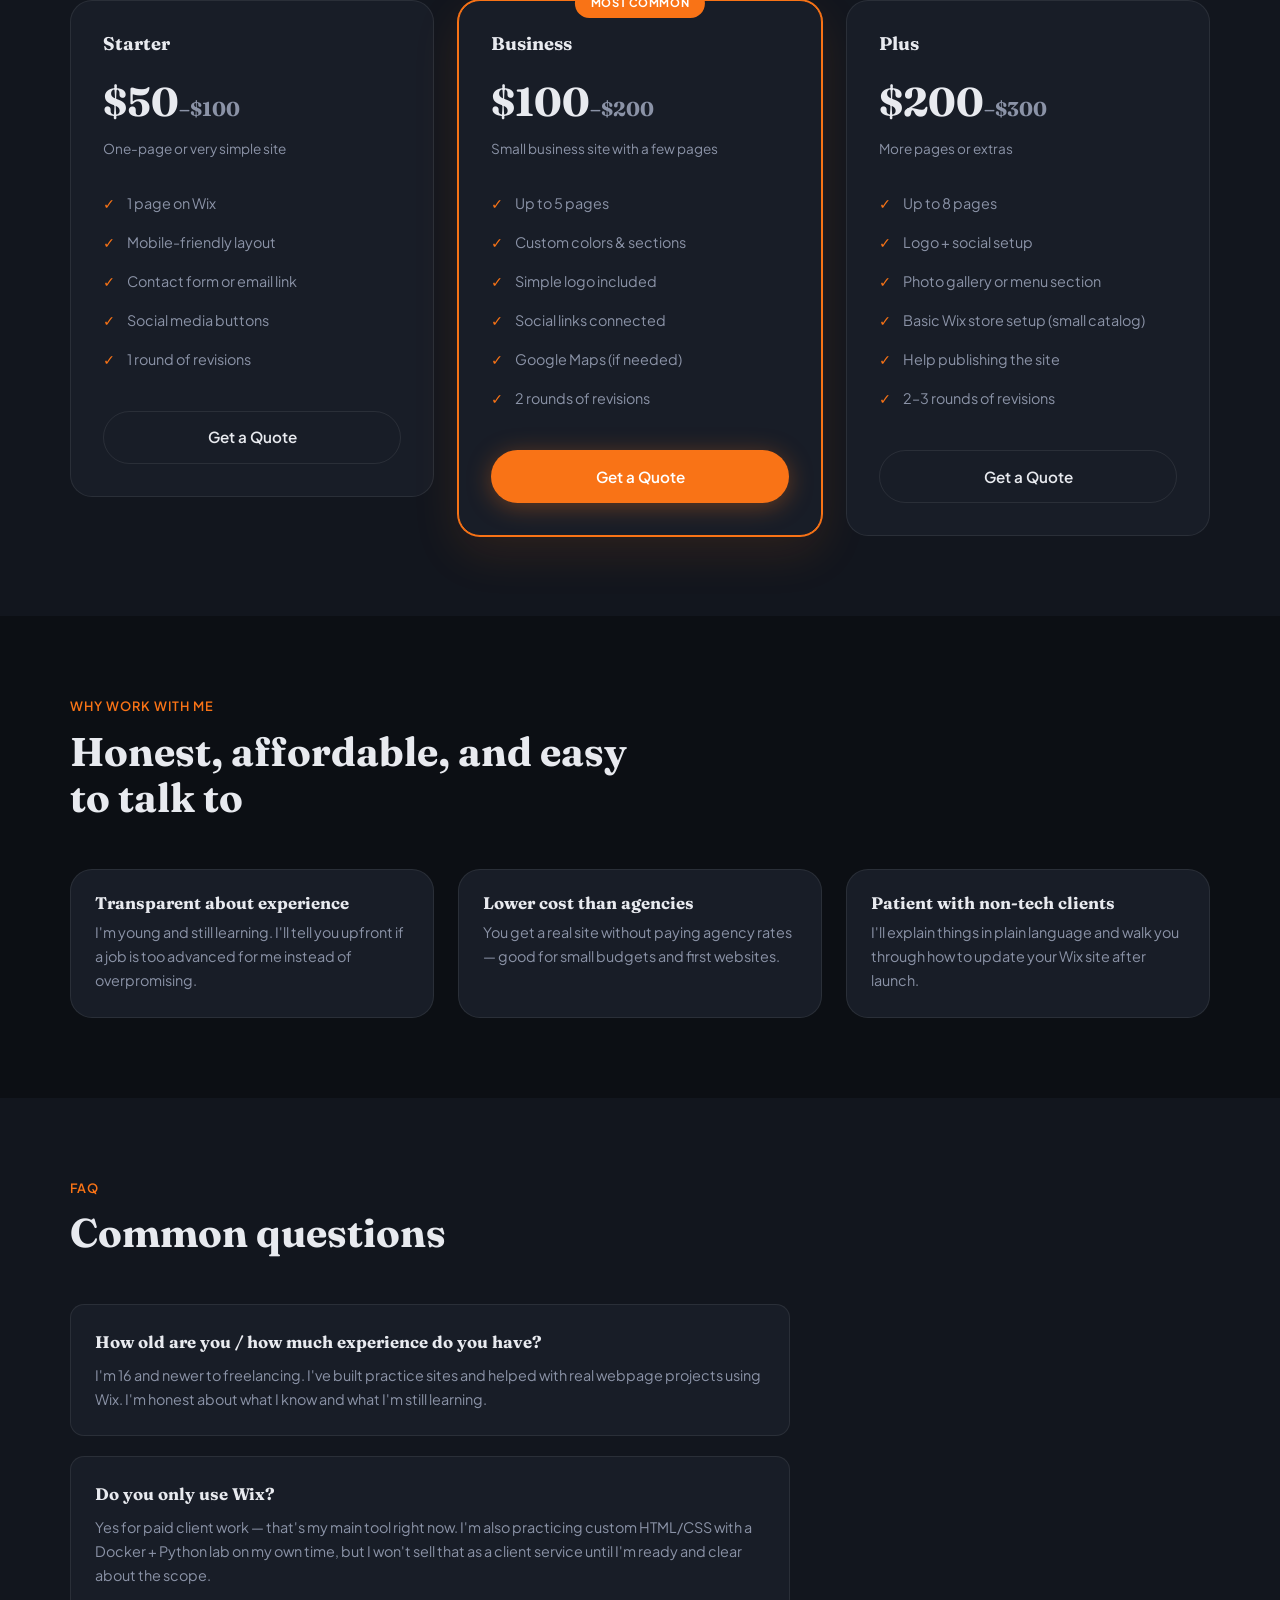
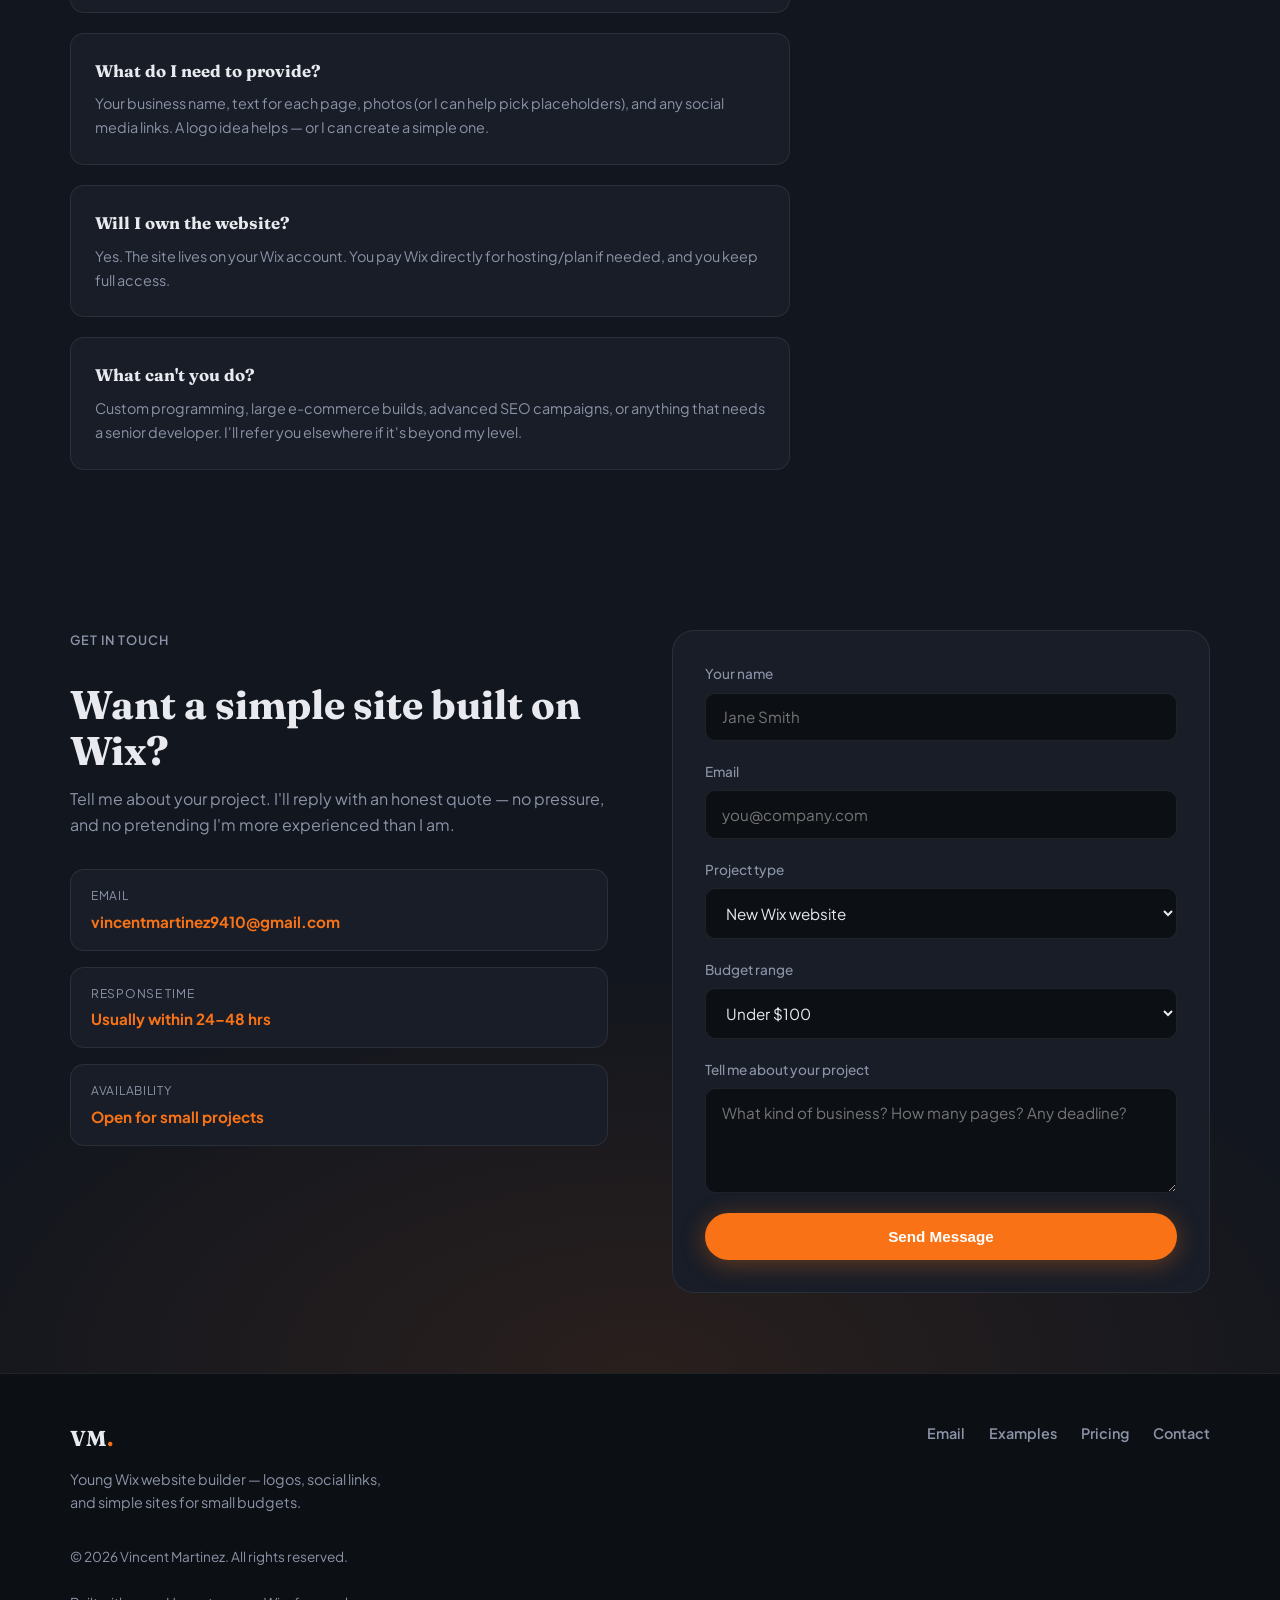
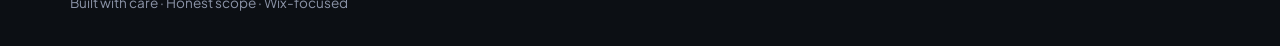
==== commit bf244a09: "Ship recommended studio improvements: showcase, Postgres, and portfolio honesty. Add Valley Oak prac" ====
--- a/index.html
+++ b/index.html
@@ -7,19 +7,19 @@
   <meta name="theme-color" content="#0c0f14">
   <meta name="author" content="Vincent Martinez">
   <link rel="icon" href="favicon.svg" type="image/svg+xml">
-  <link rel="canonical" href="https://jimmythegod100.github.io/web-portfolio/">
+  <link rel="canonical" href="https://jimmythegod100.github.io/vincent-web-portfolio/">
   <meta property="og:type" content="website">
   <meta property="og:title" content="Vincent Martinez — Wix Website Builder">
   <meta property="og:description" content="Affordable Wix websites for small businesses — logos, social links, and clean front-end design. Built by a motivated young developer.">
-  <meta property="og:url" content="https://jimmythegod100.github.io/web-portfolio/">
-  <meta property="og:image" content="https://jimmythegod100.github.io/web-portfolio/images/og-image.png">
+  <meta property="og:url" content="https://jimmythegod100.github.io/vincent-web-portfolio/">
+  <meta property="og:image" content="https://jimmythegod100.github.io/vincent-web-portfolio/images/og-image.png">
   <meta property="og:image:width" content="1200">
   <meta property="og:image:height" content="630">
   <meta property="og:locale" content="en_US">
   <meta name="twitter:card" content="summary_large_image">
   <meta name="twitter:title" content="Vincent Martinez — Wix Website Builder">
   <meta name="twitter:description" content="Affordable Wix websites, logos, and social media setup for small businesses.">
-  <meta name="twitter:image" content="https://jimmythegod100.github.io/web-portfolio/images/og-image.png">
+  <meta name="twitter:image" content="https://jimmythegod100.github.io/vincent-web-portfolio/images/og-image.png">
   <title>Vincent Martinez — Wix Website Builder</title>
   <link rel="preconnect" href="https://fonts.googleapis.com">
   <link rel="preconnect" href="https://fonts.gstatic.com" crossorigin>
@@ -30,8 +30,8 @@
     "@context": "https://schema.org",
     "@type": "ProfessionalService",
     "name": "Vincent Martinez — Website Builder",
-    "url": "https://jimmythegod100.github.io/web-portfolio/",
-    "image": "https://jimmythegod100.github.io/web-portfolio/images/og-image.png",
+    "url": "https://jimmythegod100.github.io/vincent-web-portfolio/",
+    "image": "https://jimmythegod100.github.io/vincent-web-portfolio/images/og-image.png",
     "description": "Young website builder specializing in Wix sites, logo design, and social media integration for small businesses.",
     "email": "vincentmartinez9410@gmail.com",
     "areaServed": "US",
@@ -58,8 +58,10 @@
         <li><a href="#about">About</a></li>
         <li><a href="#work">Examples</a></li>
         <li><a href="#services">Services</a></li>
+        <li><a href="#practice">Practice</a></li>
         <li><a href="#pricing">Pricing</a></li>
         <li><a href="#faq">FAQ</a></li>
+        <li id="nav-book" hidden><a href="#book">Book a call</a></li>
         <li><a href="#contact" class="nav-cta">Get a Quote</a></li>
       </ul>
     </nav>
@@ -302,6 +304,29 @@
       </div>
     </section>
 
+    <section class="section" id="practice">
+      <div class="container">
+        <div class="section-header">
+          <p class="eyebrow">Learning lab</p>
+          <h2>Custom practice builds</h2>
+          <p>On my own time I’m practicing a Docker + Python setup for future custom sites. This is <strong>not</strong> what I sell for client jobs yet — Wix is still the paid offer.</p>
+        </div>
+        <article class="practice-card">
+          <div class="practice-body">
+            <p class="practice-label">Showcase · fictional brand</p>
+            <h3>Valley Oak Collective</h3>
+            <p>A Central Valley–inspired café landing page with a contact form API. Built to prove the studio template (frontend + FastAPI + Docker), labeled clearly as practice — not a real client.</p>
+            <ul class="practice-meta">
+              <li>HTML / CSS</li>
+              <li>Python API</li>
+              <li>Docker</li>
+            </ul>
+            <a class="btn btn-ghost" href="https://github.com/jimmythegod100/vincent-web-portfolio/tree/main/studio/showcase/valley-oak" rel="noopener noreferrer" target="_blank">View on GitHub</a>
+          </div>
+        </article>
+      </div>
+    </section>
+
     <section class="section" id="process">
       <div class="container">
         <div class="section-header">
@@ -424,7 +449,7 @@
           </div>
           <div class="faq-item">
             <dt>Do you only use Wix?</dt>
-            <dd>Yes — that's my main tool right now. It's great for small business sites, portfolios, and simple stores. I don't do custom-coded websites or complex app development.</dd>
+            <dd>Yes for paid client work — that's my main tool right now. I'm also practicing custom HTML/CSS with a Docker + Python lab on my own time, but I won't sell that as a client service until I'm ready and clear about the scope.</dd>
           </div>
           <div class="faq-item">
             <dt>What do I need to provide?</dt>
@@ -439,6 +464,17 @@
             <dd>Custom programming, large e-commerce builds, advanced SEO campaigns, or anything that needs a senior developer. I'll refer you elsewhere if it's beyond my level.</dd>
           </div>
         </dl>
+      </div>
+    </section>
+
+    <section class="section section-alt" id="book" hidden>
+      <div class="container">
+        <div class="section-header center">
+          <p class="eyebrow">Schedule</p>
+          <h2>Book a free intro call</h2>
+          <p>Pick a time that works — no back-and-forth emails required.</p>
+        </div>
+        <div id="calendly-embed" class="calendly-embed"></div>
       </div>
     </section>
 
@@ -462,12 +498,14 @@
               <strong>Open for small projects</strong>
             </div>
           </div>
+          <div id="contact-social" class="social-links" hidden aria-label="Social media"></div>
+          <div id="payment-links" class="payment-links" hidden aria-label="Payment options"></div>
         </div>
         <form class="contact-form" action="https://formsubmit.co/vincentmartinez9410@gmail.com" method="POST">
           <input type="hidden" name="_subject" value="Website inquiry — Vincent Martinez">
           <input type="hidden" name="_captcha" value="false">
           <input type="hidden" name="_template" value="table">
-          <input type="hidden" name="_next" value="https://jimmythegod100.github.io/web-portfolio/thanks.html">
+          <input type="hidden" name="_next" value="https://jimmythegod100.github.io/vincent-web-portfolio/thanks.html">
           <input type="text" name="_honey" class="honey" tabindex="-1" autocomplete="off" aria-hidden="true">
           <label>
             Your name
@@ -518,11 +556,14 @@
         <a href="#pricing">Pricing</a>
         <a href="#contact">Contact</a>
       </div>
+      <div id="footer-social" class="social-links footer-social" hidden aria-label="Social media"></div>
       <p class="footer-copy">&copy; <span id="year">2026</span> Vincent Martinez. All rights reserved.</p>
       <p class="footer-note">Built with care · Honest scope · Wix-focused</p>
     </div>
   </footer>
 
+  <script src="js/site-config.js"></script>
+  <script src="js/integrations.js"></script>
   <script src="js/main.js"></script>
 </body>
 </html>
--- a/css/style.css
+++ b/css/style.css
@@ -934,6 +934,78 @@
   cursor: wait;
 }
 
+/* ---- Integrations (Calendly, social, payments) ---- */
+
+.social-links {
+  display: flex;
+  flex-wrap: wrap;
+  gap: 0.5rem 0.75rem;
+  margin-top: 1rem;
+}
+
+.social-links[hidden],
+.payment-links[hidden],
+#book[hidden],
+#nav-book[hidden] {
+  display: none !important;
+}
+
+.social-link {
+  font-size: 0.8rem;
+  font-weight: 600;
+  padding: 0.4rem 0.85rem;
+  border-radius: 999px;
+  border: 1px solid var(--border);
+  color: var(--text-muted);
+  transition: border-color 0.2s, color 0.2s;
+}
+
+.social-link:hover {
+  border-color: var(--accent);
+  color: var(--accent);
+}
+
+.footer-social {
+  grid-column: 1 / -1;
+  justify-content: flex-start;
+}
+
+.payment-links {
+  display: flex;
+  flex-wrap: wrap;
+  gap: 0.75rem;
+  margin-top: 1.25rem;
+}
+
+.payment-links .btn {
+  font-size: 0.85rem;
+  padding: 0.65rem 1.1rem;
+}
+
+.calendly-embed {
+  max-width: 900px;
+  margin-inline: auto;
+  min-height: 700px;
+  border-radius: var(--radius-lg);
+  overflow: hidden;
+  border: 1px solid var(--border);
+  background: var(--bg-card);
+}
+
+.calendly-embed iframe {
+  width: 100%;
+  height: 700px;
+  border: 0;
+}
+
+@media (max-width: 640px) {
+  .calendly-embed,
+  .calendly-embed iframe {
+    min-height: 620px;
+    height: 620px;
+  }
+}
+
 .tech-note {
   text-align: center;
   max-width: 560px;
@@ -941,6 +1013,53 @@
   font-size: 0.9rem;
   color: var(--text-muted);
   line-height: 1.6;
+}
+
+/* ---- Practice / learning lab ---- */
+
+.practice-card {
+  max-width: 720px;
+  padding: 1.75rem 2rem;
+  background:
+    radial-gradient(ellipse 80% 60% at 100% 0%, rgba(249, 115, 22, 0.12), transparent 55%),
+    var(--bg-card);
+  border: 1px solid var(--border);
+  border-radius: var(--radius-lg);
+}
+
+.practice-label {
+  font-size: 0.75rem;
+  font-weight: 600;
+  letter-spacing: 0.08em;
+  text-transform: uppercase;
+  color: var(--accent);
+  margin-bottom: 0.5rem;
+}
+
+.practice-card h3 {
+  margin-bottom: 0.75rem;
+  font-size: 1.45rem;
+}
+
+.practice-card p {
+  color: var(--text-muted);
+  margin-bottom: 1rem;
+  max-width: 52ch;
+}
+
+.practice-meta {
+  display: flex;
+  flex-wrap: wrap;
+  gap: 0.5rem;
+  margin-bottom: 1.25rem;
+}
+
+.practice-meta li {
+  font-size: 0.8rem;
+  padding: 0.35rem 0.7rem;
+  border: 1px solid var(--border);
+  border-radius: 999px;
+  color: var(--text-muted);
 }
 
 /* ---- Why section ---- */
